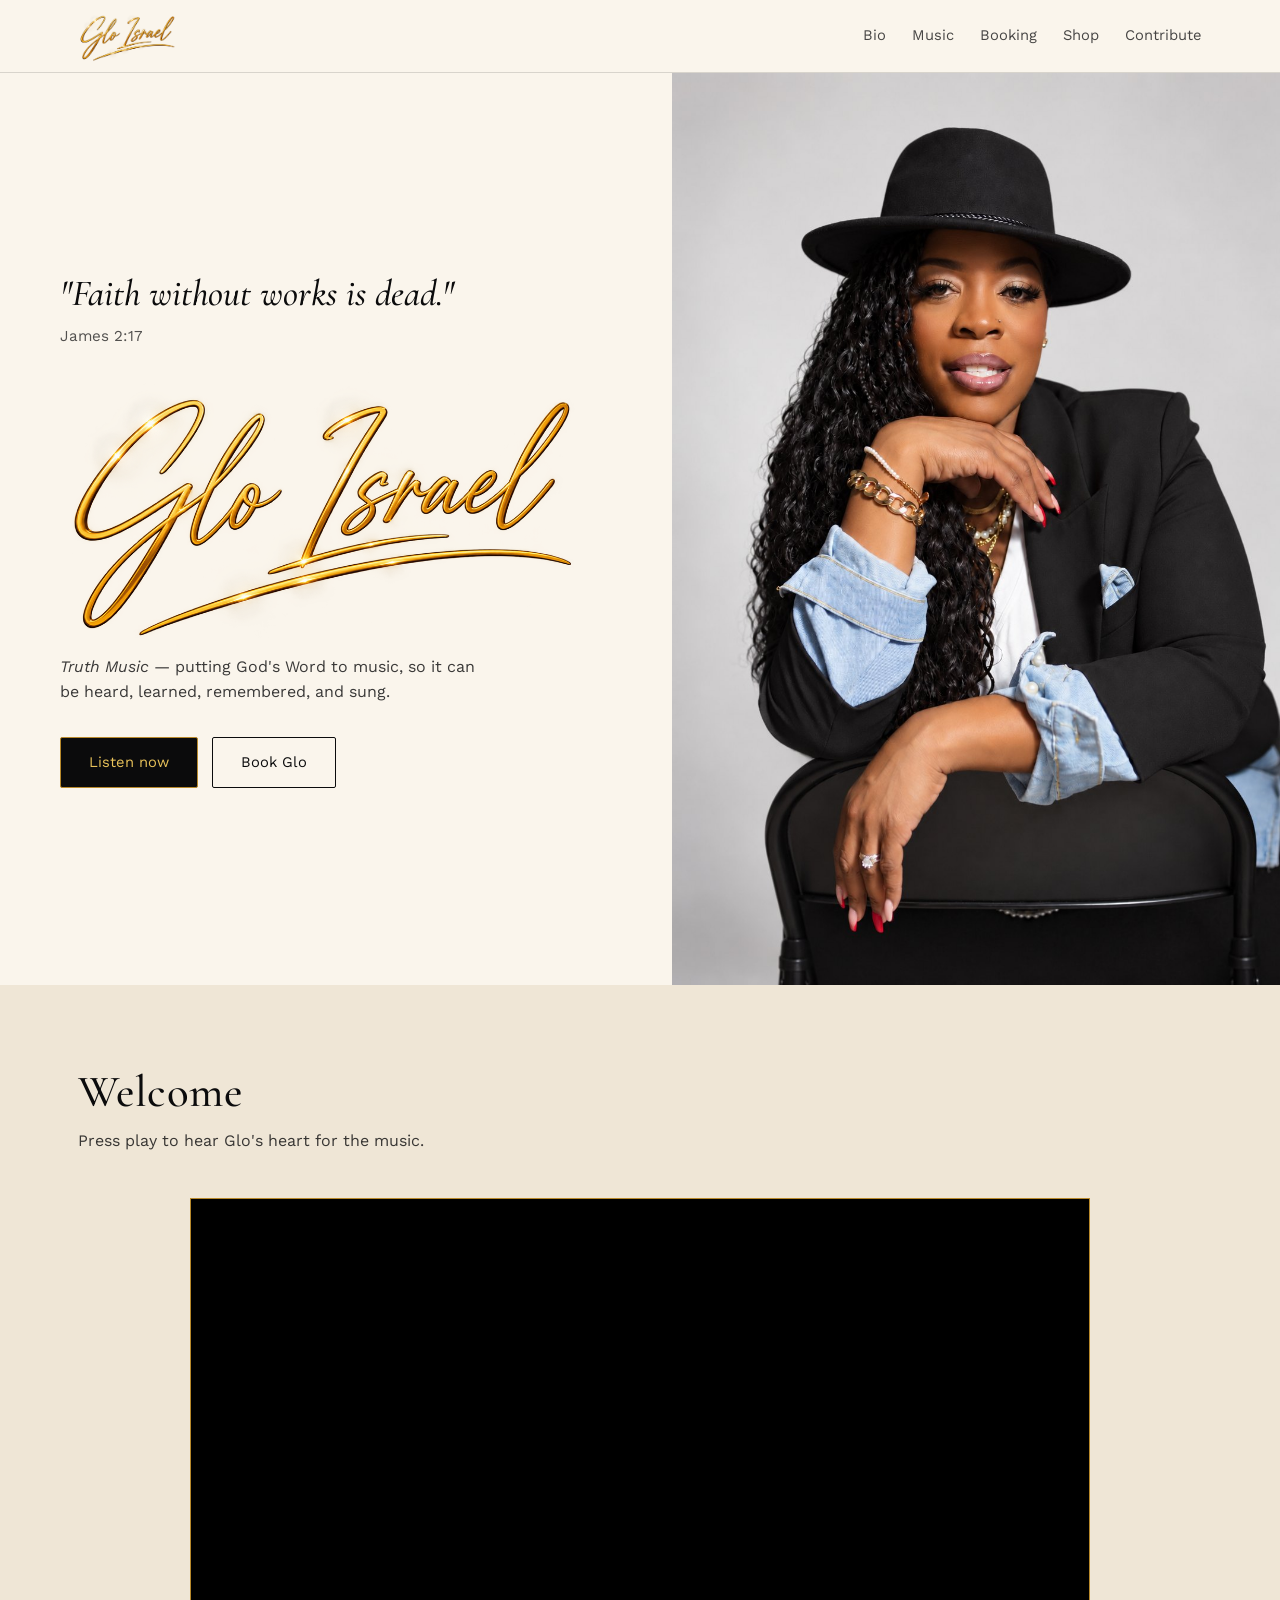
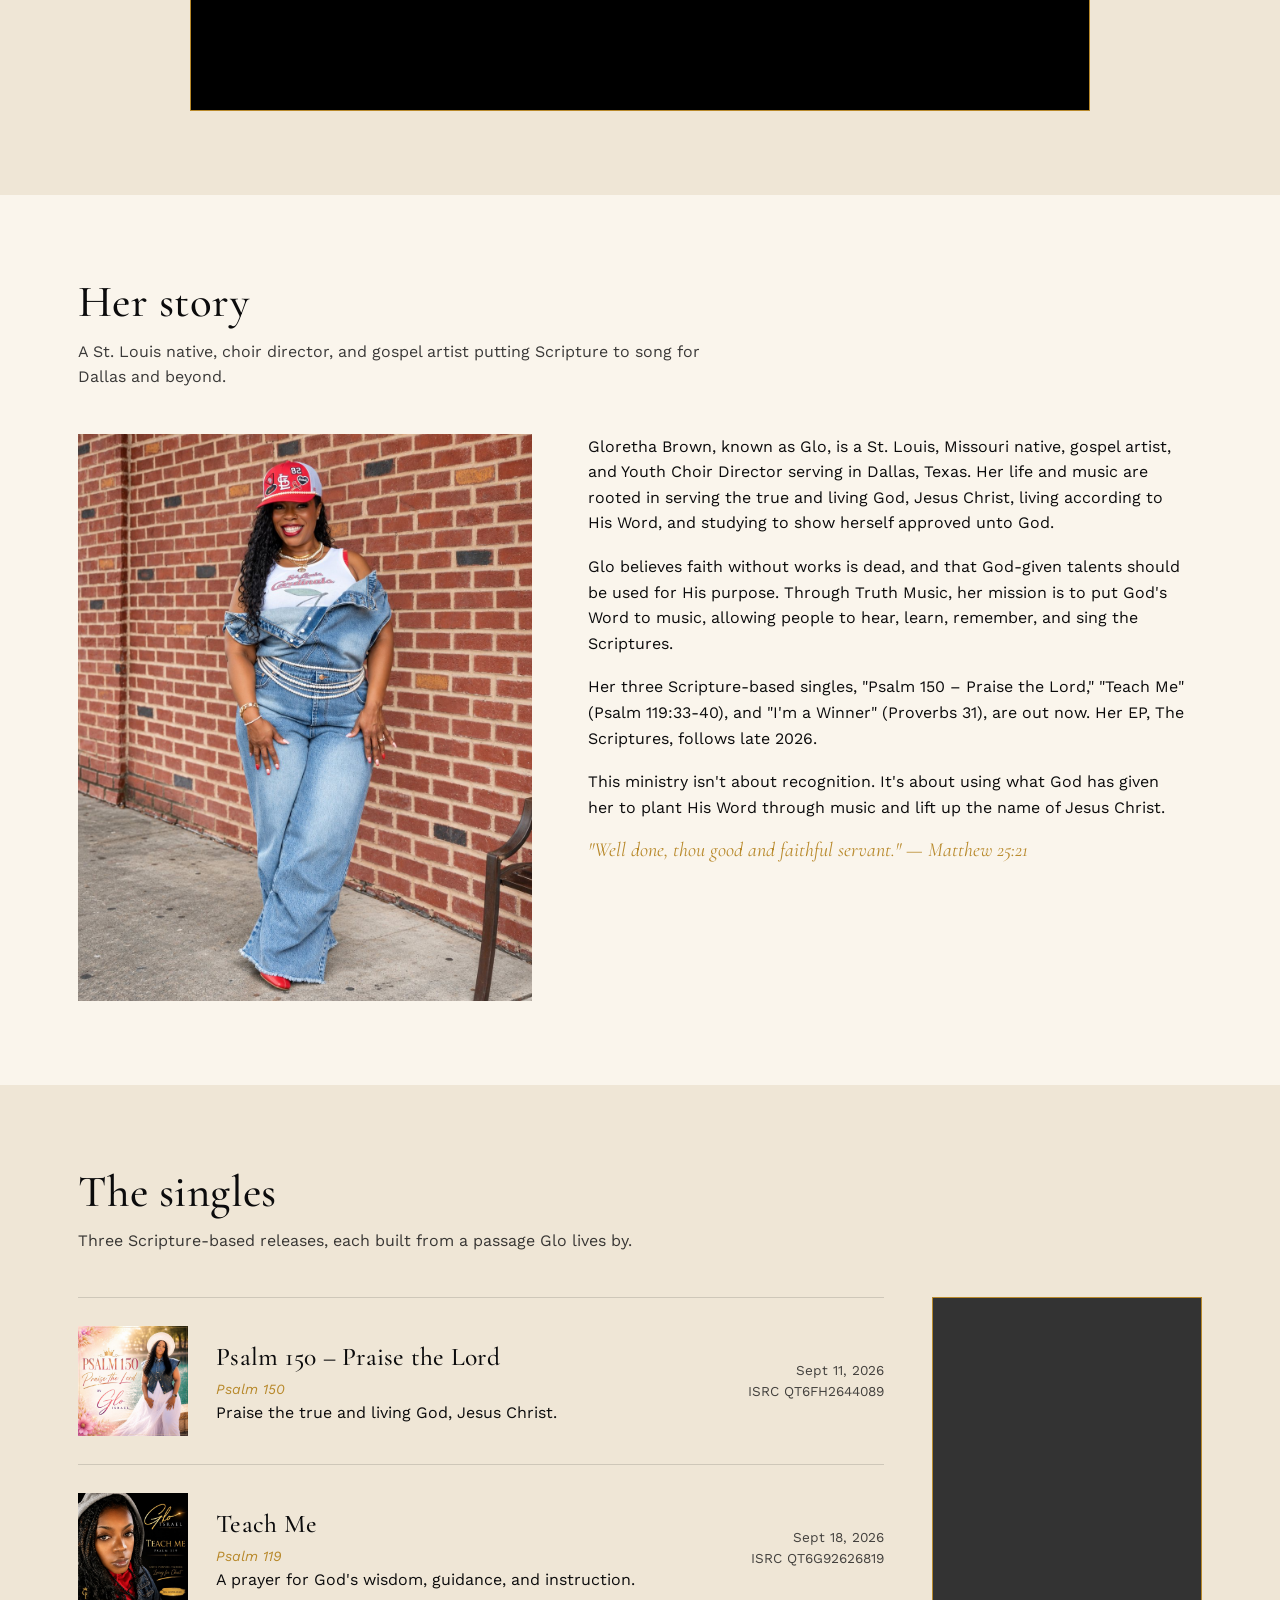
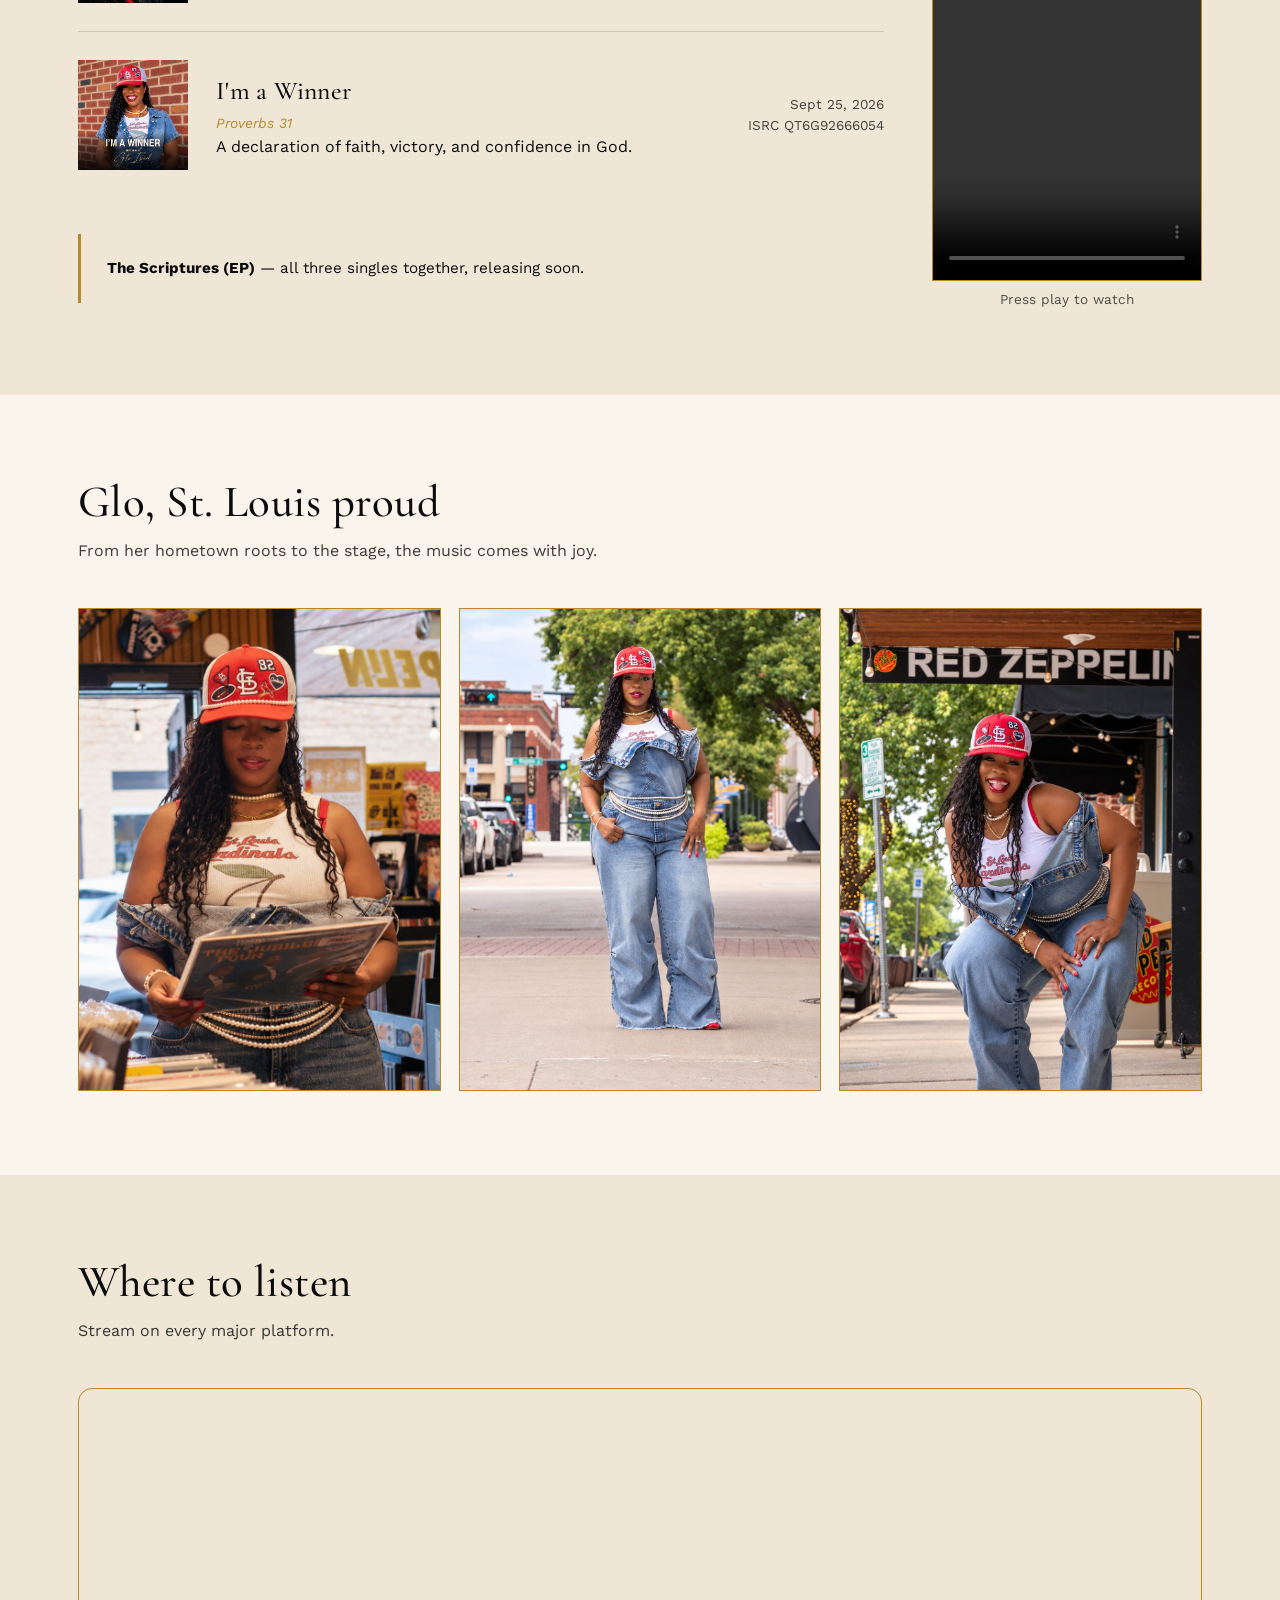
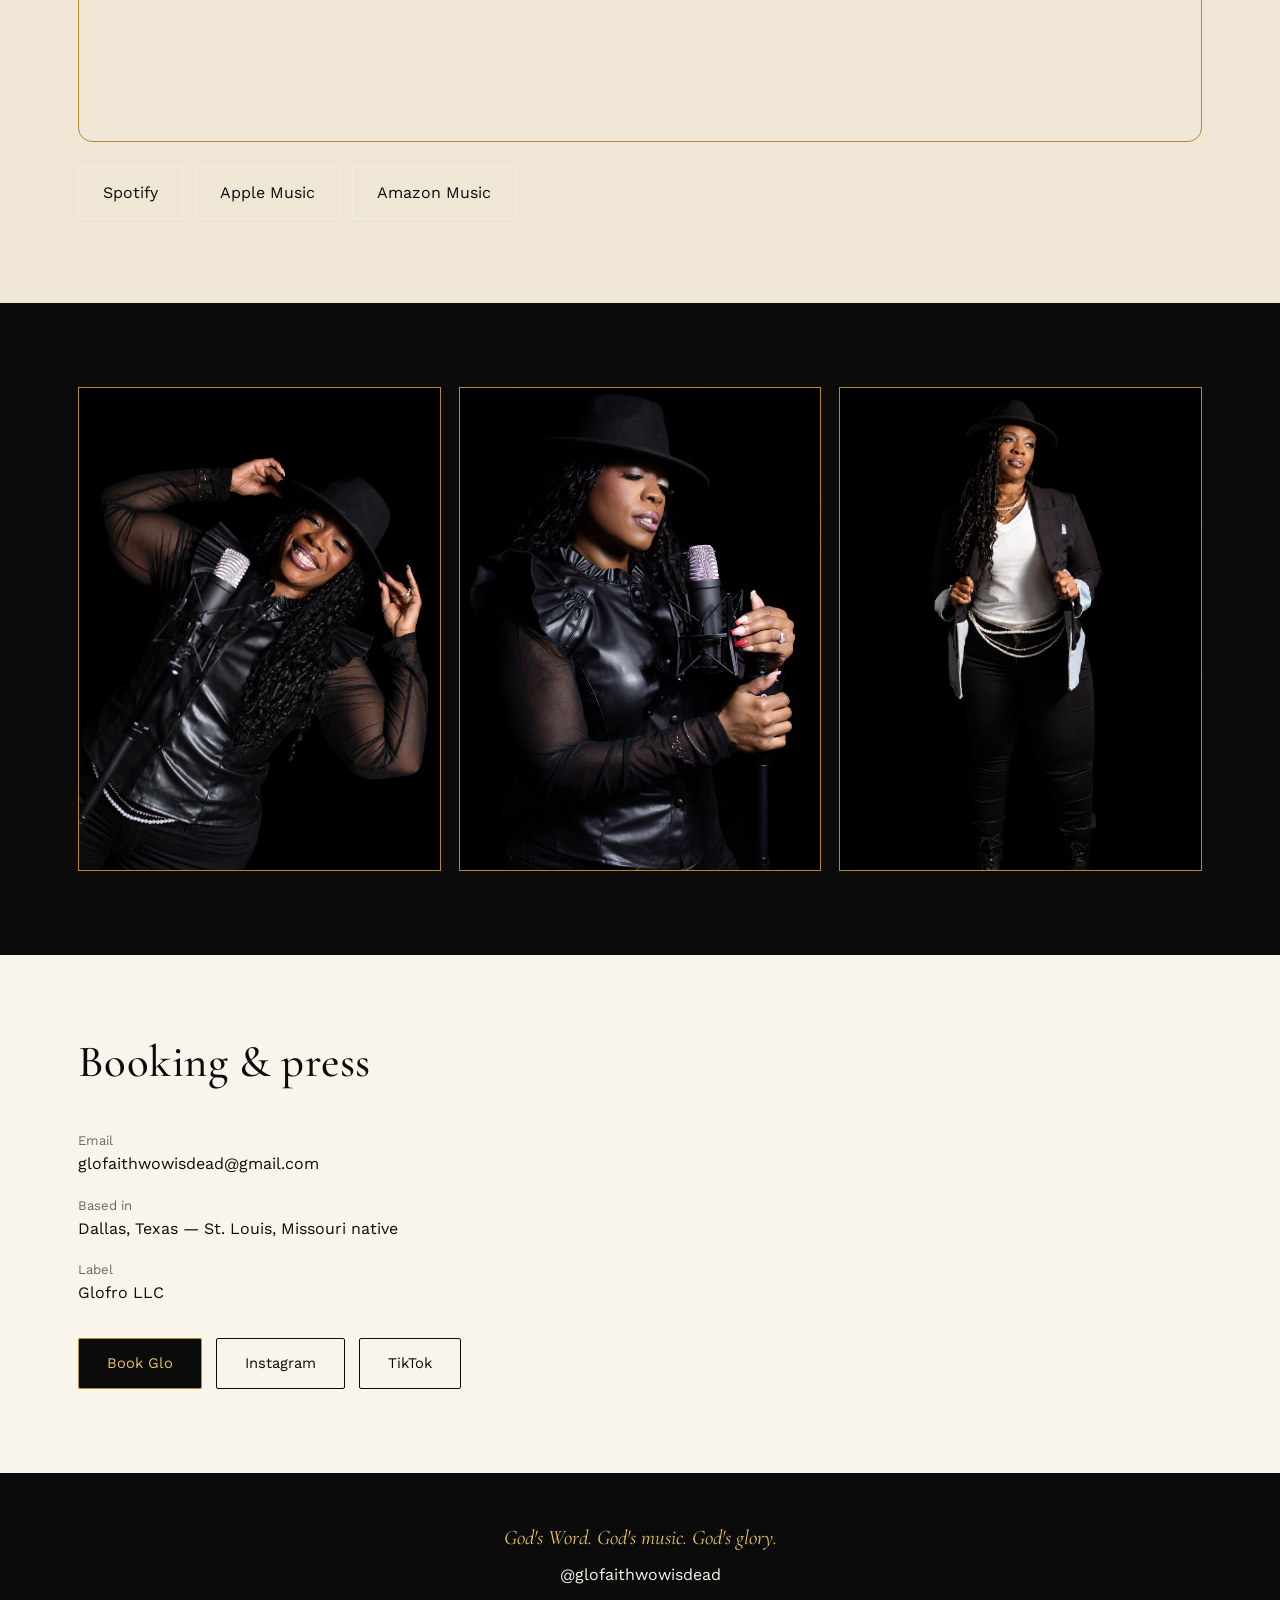
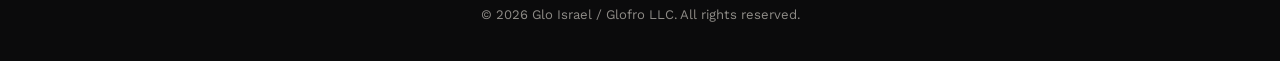
==== index.html @ 51169a0e "Update index.html" ====
<!DOCTYPE html><html lang="en"><head><meta charset="UTF-8"><meta name="viewport" content="width=device-width, initial-scale=1"><title>Glo Israel — Truth Music</title><link rel="preconnect" href="https://fonts.googleapis.com"><link rel="preconnect" href="https://fonts.gstatic.com" crossorigin><link href="https://fonts.googleapis.com/css2?family=Cormorant+Garamond:ital,wght@0,400;0,500;0,600;1,400;1,500&family=Work+Sans:wght@300;400;500;600&display=swap" rel="stylesheet"><link rel="stylesheet" href="styles.css"><style>#listen .embed{border-radius:14px;overflow:hidden;border:1px solid var(--gold)}#listen .embed iframe{border-radius:12px}</style><style>.music-grid{display:grid;grid-template-columns:1fr 270px;gap:48px;align-items:start}.music-grid>*{min-width:0}.vid{position:sticky;top:96px}.vid video{display:block;width:100%;aspect-ratio:444/960;background:#000;border:1px solid var(--gold);object-fit:contain}.vid p{margin-top:8px;font-size:.85rem;opacity:.7;text-align:center}@media(max-width:1000px){.music-grid{grid-template-columns:1fr;gap:32px}.vid{position:static;max-width:280px;margin:0 auto}}</style></head><body>
<nav><div class="wrap"><a class="brand" href="index.html"><img src="images/logo-gold.png" alt="Glo Israel"></a><div class="navlinks"><a href="index.html#bio">Bio</a><a href="index.html#music">Music</a><a href="booking.html" >Booking</a><a href="shop.html" >Shop</a><a href="contribute.html" >Contribute</a></div></div></nav>
<header class="hero"><div class="hero-text"><p class="verse">"Faith without works is dead."<small>James 2:17</small></p><h1><img src="images/logo-gold.png" alt="Glo Israel"></h1>
<p class="sub"><em>Truth Music</em> — putting God's Word to music, so it can be heard, learned, remembered, and sung.</p>
<div class="cta"><a class="btn btn-gold" href="#listen">Listen now</a><a class="btn btn-line" href="booking.html">Book Glo</a></div></div>
<div class="hero-img"><img src="images/hero-studio.jpg" alt="Glo Israel singing at a microphone in a black hat"></div></header>
<section class="sand" id="intro"><div class="wrap"><div class="head"><h2>Welcome</h2><p>Press play to hear Glo's heart for the music.</p></div>
<!-- Click-to-play so sound works on phones. Replace 9zcnDP0h-d4 with the YouTube ID. -->
<div class="video"><iframe src="https://www.youtube.com/embed/9zcnDP0h-d4" title="Glo Israel intro" allow="encrypted-media; picture-in-picture" allowfullscreen></iframe></div></div></section>
<section id="bio"><div class="wrap"><div class="head"><h2>Her story</h2><p>A St. Louis native, choir director, and gospel artist putting Scripture to song for Dallas and beyond.</p></div>
<div class="bio-grid"><img src="images/light-brick-standing.jpg" alt="Portrait of Glo Israel"><div>
<p>Gloretha Brown, known as Glo, is a St. Louis, Missouri native, gospel artist, and Youth Choir Director serving in Dallas, Texas. Her life and music are rooted in serving the true and living God, Jesus Christ, living according to His Word, and studying to show herself approved unto God.</p>
<p>Glo believes faith without works is dead, and that God-given talents should be used for His purpose. Through Truth Music, her mission is to put God's Word to music, allowing people to hear, learn, remember, and sing the Scriptures.</p>
<p>Her three Scripture-based singles, "Psalm 150 – Praise the Lord," "Teach Me" (Psalm 119:33-40), and "I'm a Winner" (Proverbs 31), are out now. Her EP, The Scriptures, follows late 2026.</p>
<p>This ministry isn't about recognition. It's about using what God has given her to plant His Word through music and lift up the name of Jesus Christ.</p>
<p class="closer">"Well done, thou good and faithful servant." — Matthew 25:21</p></div></div></div></section>
<section class="sand" id="music"><div class="wrap"><div class="head"><h2>The singles</h2><p>Three Scripture-based releases, each built from a passage Glo lives by.</p></div>
<div class="music-grid"><div class="tracks"><div class="track"><img src="images/Psalm_150_Cover.jpg" alt="Psalm 150 cover"><div><h3>Psalm 150 – Praise the Lord</h3><div class="ref">Psalm 150</div><p>Praise the true and living God, Jesus Christ.</p></div><div class="meta">Sept 11, 2026<br>ISRC QT6FH2644089</div></div>
<div class="track"><img src="images/Teach_Me_Cover.jpg" alt="Teach Me cover"><div><h3>Teach Me</h3><div class="ref">Psalm 119</div><p>A prayer for God's wisdom, guidance, and instruction.</p></div><div class="meta">Sept 18, 2026<br>ISRC QT6G92626819</div></div>
<div class="track"><img src="images/I_m_A_Winner_Cover.jpg" alt="I'm a Winner cover"><div><h3>I'm a Winner</h3><div class="ref">Proverbs 31</div><p>A declaration of faith, victory, and confidence in God.</p></div><div class="meta">Sept 25, 2026<br>ISRC QT6G92666054</div></div>
<div class="note"><b>The Scriptures (EP)</b> — all three singles together, releasing soon.</div></div>
<aside class="vid"><video controls playsinline preload="metadata" src="glo-video.mp4" aria-label="Video from Glo Israel"></video><p>Press play to watch</p></aside></div></div></section>
<section id="moments"><div class="wrap"><div class="head"><h2>Glo, St. Louis proud</h2><p>From her hometown roots to the stage, the music comes with joy.</p></div><div class="gallery"><img src="images/light-records-wide.jpg" alt="Glo in a St. Louis Cardinals cap looking through records"><img src="images/light-street.jpg" alt="Glo standing on a city street in denim"><img src="images/light-redzeppelin.jpg" alt="Glo laughing outside a record store"></div></div></section>
<section class="sand" id="listen"><div class="wrap"><div class="head"><h2>Where to listen</h2><p>Stream on every major platform.</p></div>
<div class="embed"><iframe style="border:0;display:block" src="https://open.spotify.com/embed/playlist/21g5GTvp3eJNgDOBWN72g0?utm_source=generator&theme=0" width="100%" height="352" allow="autoplay; clipboard-write; encrypted-media; fullscreen; picture-in-picture" loading="lazy" title="Glo on Spotify"></iframe></div>
<div class="plat"><a href="https://open.spotify.com/artist/2sZypatMxEN64fxXyUaGIX" target="_blank" rel="noopener">Spotify</a><a href="https://music.apple.com/us/artist/glo-israel/6794387763" target="_blank" rel="noopener">Apple Music</a><a href="https://music.amazon.com/artists/B0BV4PYFP4/glo-israel" target="_blank" rel="noopener">Amazon Music</a></div></div></section>
<section class="dark band"><div class="wrap"><div class="gallery"><img src="images/dark-leather-smile.jpg" alt="Glo smiling in black leather with a microphone"><img src="images/dark-leather-side.jpg" alt="Glo singing softly at a studio microphone"><img src="images/dark-fullbody.jpg" alt="Glo in a black blazer and hat"></div></div></section>
<section class="contact"><div class="wrap"><div class="head"><h2>Booking &amp; press</h2></div>
<div class="row"><span class="l">Email</span><a href="mailto:glofaithwowisdead@gmail.com">glofaithwowisdead@gmail.com</a></div>
<div class="row"><span class="l">Based in</span>Dallas, Texas — St. Louis, Missouri native</div>
<div class="row"><span class="l">Label</span>Glofro LLC</div>
<div class="cta"><a class="btn btn-gold" href="booking.html">Book Glo</a><a class="btn btn-line" href="https://www.instagram.com/glofaithwowisdead/" target="_blank" rel="noopener">Instagram</a><a class="btn btn-line" href="https://www.tiktok.com/@glorethawhite" target="_blank" rel="noopener">TikTok</a></div></div></section>
<footer><div class="wrap"><span class="s">God&#39;s Word. God&#39;s music. God&#39;s glory.</span><div>@glofaithwowisdead</div><div class="fine">&copy; 2026 Glo Israel / Glofro LLC. All rights reserved.</div></div></footer></body></html>
---- styles.css ----
:root{--ivory:#FAF5EC;--sand:#EFE6D6;--ink:#0B0B0C;--gold:#B8892B;--gold-hi:#E8C25A;--line:rgba(11,11,12,.14);--purple:#4B1FA0}
*{box-sizing:border-box;margin:0;padding:0}html{scroll-behavior:smooth}
body{background:var(--ivory);color:var(--ink);font:400 16px/1.6 'Work Sans',sans-serif;-webkit-font-smoothing:antialiased}
h1,h2,h3{font-family:'Cormorant Garamond',serif;font-weight:500;letter-spacing:.01em}
a{color:inherit;text-decoration:none}img{max-width:100%;display:block}
.wrap{max-width:1180px;margin:0 auto;padding:0 28px}
nav{position:sticky;top:0;z-index:50;background:rgba(250,245,236,.94);backdrop-filter:blur(6px);border-bottom:1px solid var(--line)}
nav .wrap{display:flex;align-items:center;justify-content:space-between;padding-top:10px;padding-bottom:10px;gap:16px}
.brand img{height:52px;width:auto;}
.navlinks{display:flex;gap:26px;font-size:.92rem}.navlinks a{opacity:.75;padding:6px 0}.navlinks a:hover,.navlinks a.on{opacity:1;border-bottom:2px solid var(--gold)}
@media(max-width:640px){.navlinks{gap:14px;font-size:.82rem}.brand img{height:38px}}
section{padding:84px 0}
.head{margin-bottom:44px;max-width:640px}.head h2{font-size:clamp(2.1rem,4vw,2.8rem);line-height:1.05}.head p{margin-top:12px;opacity:.8}
.btn{display:inline-block;padding:13px 28px;font-size:.92rem;border-radius:2px;border:1px solid var(--ink);transition:.25s;cursor:pointer;font-family:inherit;background:none;color:inherit}
.btn-gold{background:var(--ink);color:var(--gold-hi);border-color:var(--gold)}.btn-gold:hover{background:var(--gold);color:var(--ink)}
.btn-line:hover{background:var(--ink);color:var(--ivory)}
.dark{background:var(--ink);color:var(--ivory)}.dark .head p{opacity:.7}
.sand{background:var(--sand)}
.hero{display:grid;grid-template-columns:1.05fr .95fr;background:var(--ivory)}
.hero-text{display:flex;flex-direction:column;justify-content:center;padding:80px 48px 80px 28px;max-width:640px;margin-left:auto}
.verse{font:italic 500 clamp(1.6rem,3vw,2.3rem)/1.3 'Cormorant Garamond',serif;color:var(--ink)}
.verse small{display:block;font:400 .95rem 'Work Sans',sans-serif;opacity:.7;margin-top:10px}
.hero h1{margin:22px 0 10px}.hero h1 img{width:min(520px,100%);}
.hero p.sub{opacity:.8;max-width:430px}.cta{margin-top:32px;display:flex;gap:14px;flex-wrap:wrap}

.hero-img{background:#dcdcde}.hero-img img{width:100%;height:100%;object-fit:cover;object-position:center 30%;min-height:560px}
@media(max-width:900px){.hero{grid-template-columns:1fr}.hero-img{order:1}.hero-text{order:2;padding:48px 28px;margin:0}.hero-img img{min-height:0;max-height:560px}}
.video{aspect-ratio:16/9;max-width:900px;margin:0 auto;border:1px solid var(--gold);background:#000}.video iframe{width:100%;height:100%;border:0}
.bio-grid{display:grid;grid-template-columns:.85fr 1.15fr;gap:56px;align-items:start}.bio-grid p{margin-bottom:18px;max-width:60ch}
.closer{font:italic 1.25rem 'Cormorant Garamond',serif;color:var(--gold)}
@media(max-width:840px){.bio-grid{grid-template-columns:1fr;gap:32px}}
.track{display:grid;grid-template-columns:110px 1fr auto;gap:28px;align-items:center;padding:28px 0;border-top:1px solid var(--line)}.track:last-child{border-bottom:1px solid var(--line)}
.track img{width:110px;height:110px;object-fit:cover}.track h3{font-size:1.6rem}.track .ref{font-style:italic;color:var(--gold);font-size:.88rem}
.meta{text-align:right;font-size:.85rem;opacity:.75}
@media(max-width:720px){.track{grid-template-columns:80px 1fr}.track img{width:80px;height:80px}.meta{grid-column:1/-1;text-align:left}}
.embed{margin-bottom:20px;border:1px solid rgba(255,255,255,.14)}.plat{display:flex;gap:12px;flex-wrap:wrap;margin-top:24px}
.plat a{padding:13px 24px;border:1px solid rgba(255,255,255,.3);border-radius:2px}.plat a:hover{border-color:var(--gold-hi)}
.cards{display:grid;grid-template-columns:repeat(3,1fr);gap:24px}
.card{border:1px solid var(--gold);background:var(--ivory);padding:32px 28px;display:flex;flex-direction:column;gap:12px}
.card h3{font-size:1.8rem}.card .tag{color:var(--gold);font-style:italic;font-family:'Cormorant Garamond',serif;font-size:1.1rem}.card .btn{margin-top:auto;text-align:center}
.card p{opacity:.85;font-size:.96rem}
@media(max-width:900px){.cards{grid-template-columns:1fr}}
.note{margin-top:36px;padding:22px 26px;border-left:3px solid var(--gold);background:var(--sand);font-size:.95rem;max-width:760px}
.shop{display:grid;grid-template-columns:1fr 1fr;gap:56px;align-items:center}
.shop img{width:100%;max-width:480px;margin:0 auto;border:1px solid var(--gold)}
.swatches{display:flex;gap:12px;margin:14px 0 22px}
.sw{width:44px;height:44px;border-radius:50%;border:2px solid var(--ivory);outline:1px solid var(--line);cursor:pointer}.sw.on{outline:2px solid var(--gold)}
select{padding:12px;font:inherit;border:1px solid var(--ink);background:var(--ivory);min-width:140px}
.price{font:500 2.2rem 'Cormorant Garamond',serif}
@media(max-width:840px){.shop{grid-template-columns:1fr;gap:32px}}
ul.use{margin:14px 0 24px 20px}ul.use li{margin-bottom:6px}
.contact .row{margin-bottom:18px}.contact .l{font-size:.82rem;opacity:.6;display:block}
footer{background:var(--ink);color:var(--ivory);padding:52px 0 36px;text-align:center}
footer .s{font:italic 1.3rem 'Cormorant Garamond',serif;color:var(--gold-hi);display:block;margin-bottom:12px}footer .fine{font-size:.82rem;opacity:.55;margin-top:16px}
:focus-visible{outline:2px solid var(--gold);outline-offset:3px}

.split{display:grid;grid-template-columns:1fr 1fr;gap:48px;align-items:center}.split>img{width:100%;max-height:520px;object-fit:cover;object-position:center 20%;border:1px solid var(--gold)}
.gallery{display:grid;grid-template-columns:repeat(3,1fr);gap:18px}.gallery img{width:100%;aspect-ratio:3/4;object-fit:cover;object-position:center 25%;border:1px solid var(--gold)}.gallery img.w{aspect-ratio:3/4}
.dark-g{margin-top:56px}
@media(max-width:840px){.split{grid-template-columns:1fr;gap:28px}.gallery{gap:10px}}
.bio-grid>*,.split>*,.shop>*,.hero>*{min-width:0}.track img{background:linear-gradient(135deg,#0B0B0C,#4a3810);color:transparent;font-size:0}
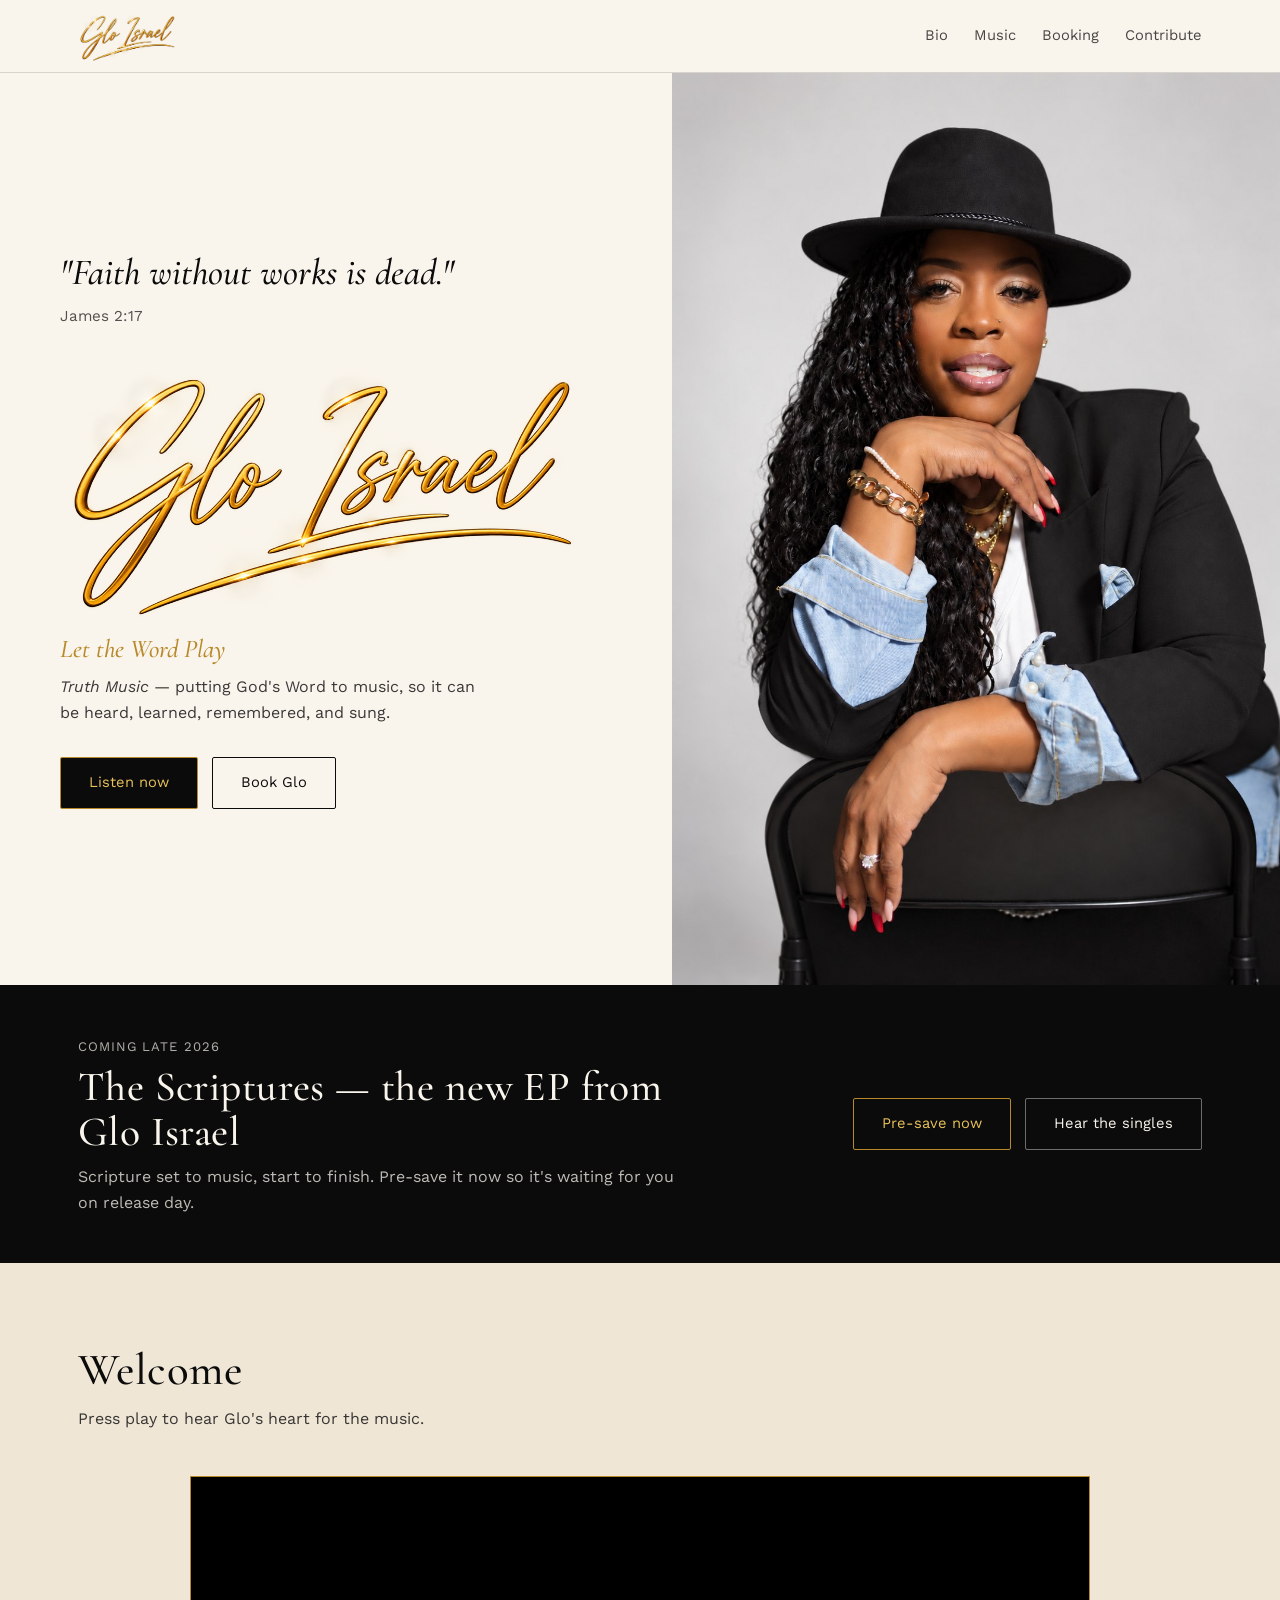
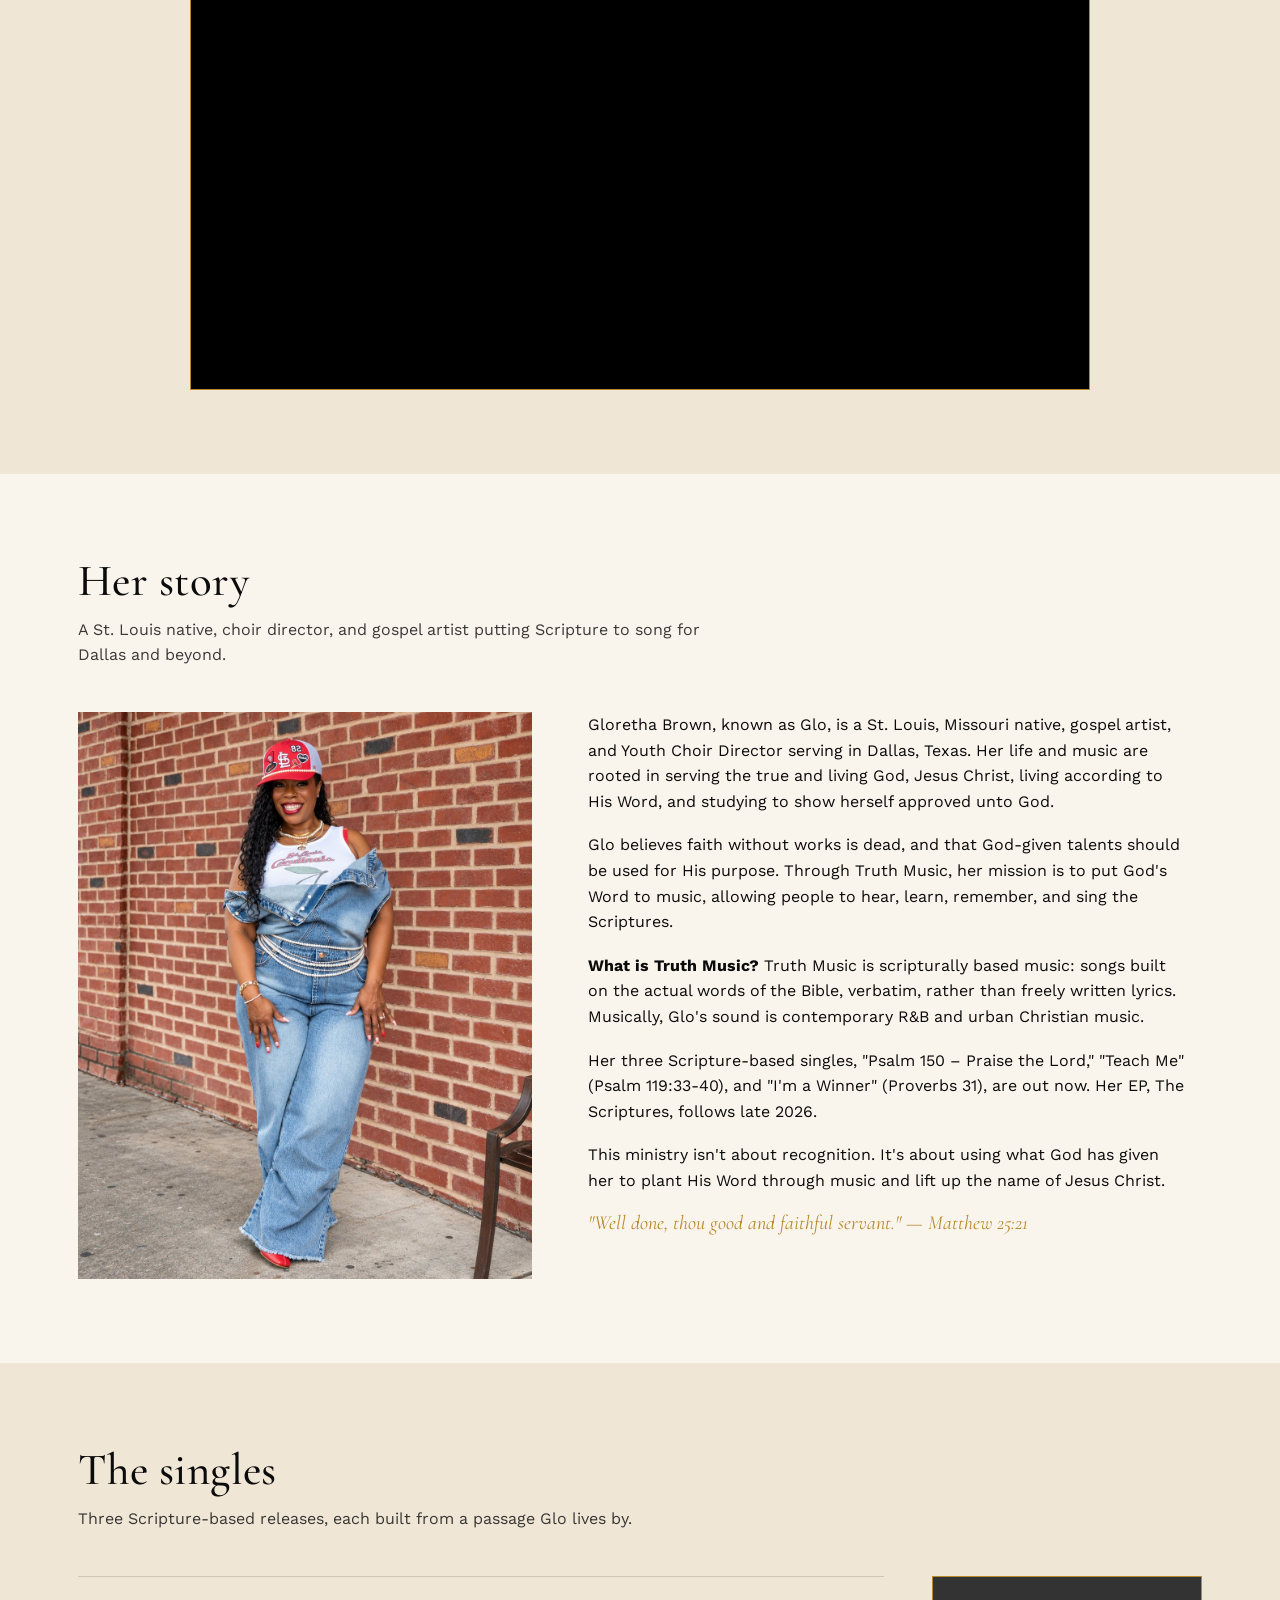
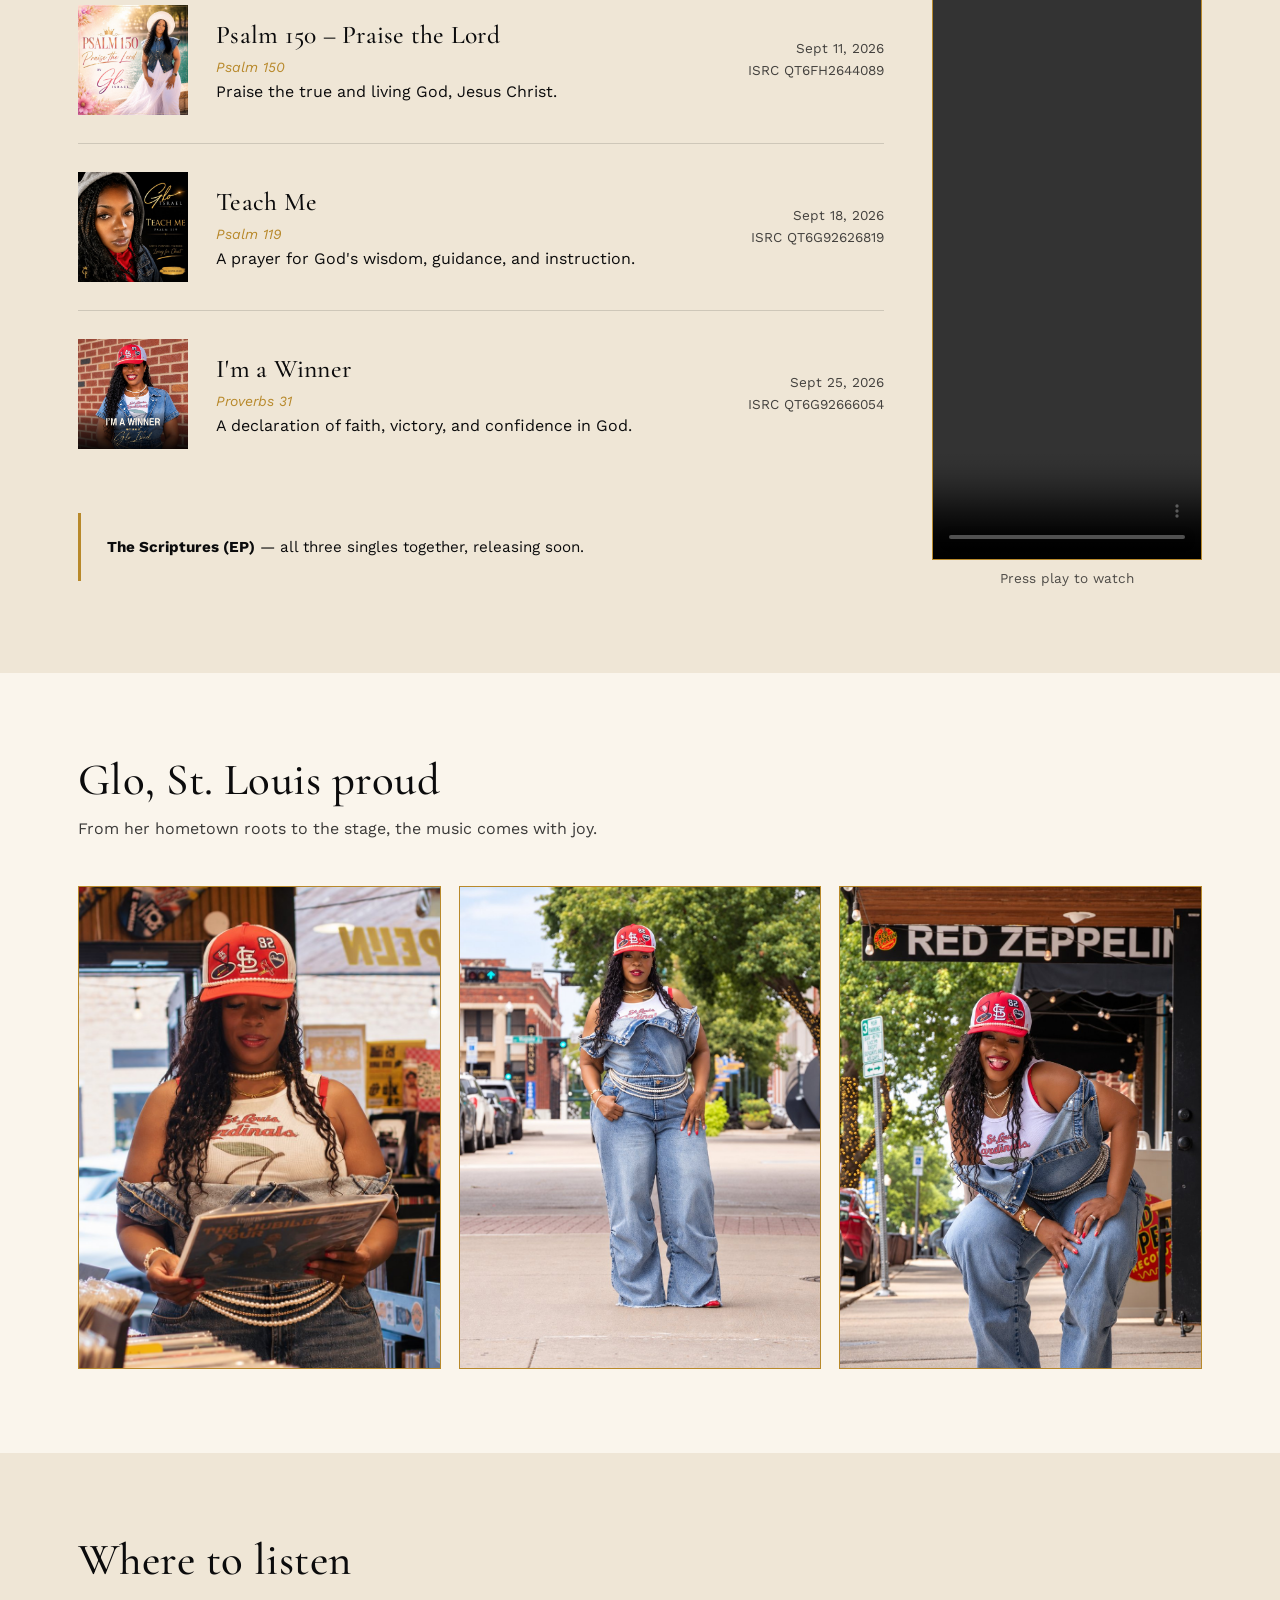
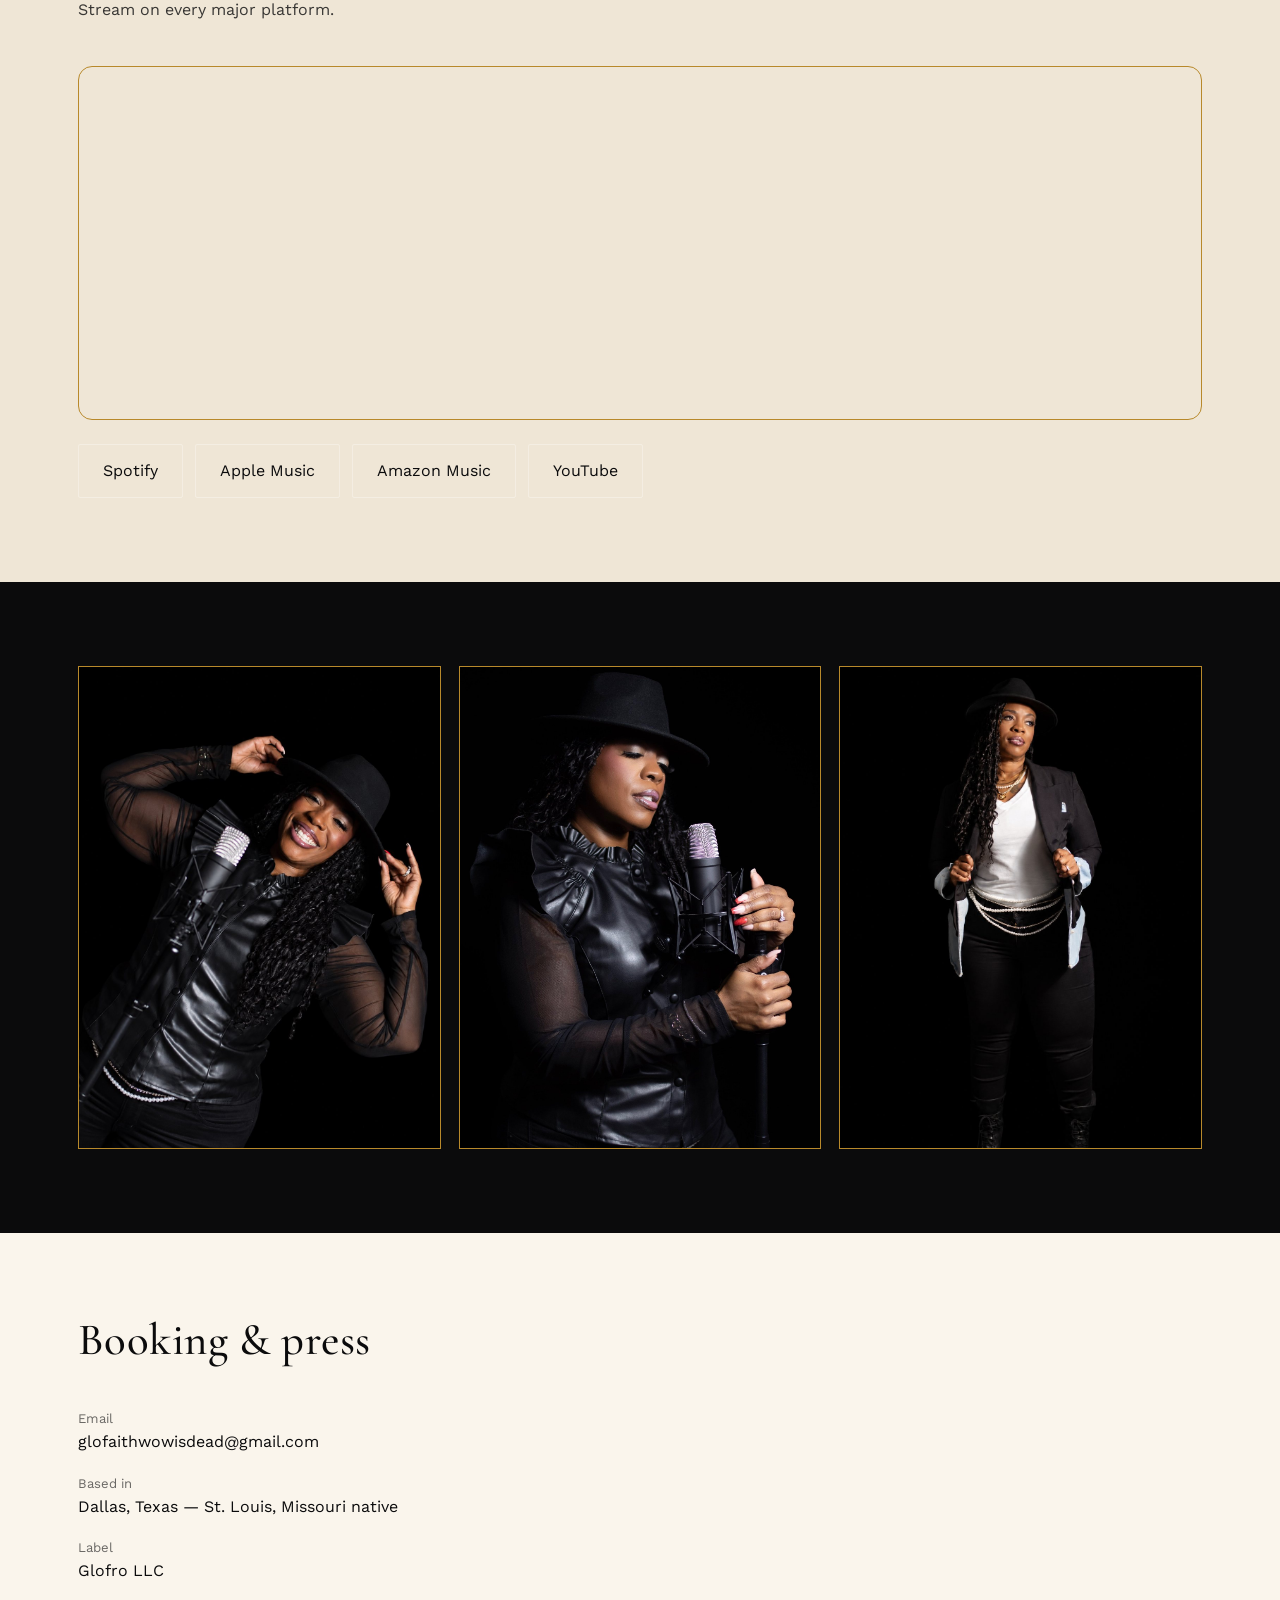
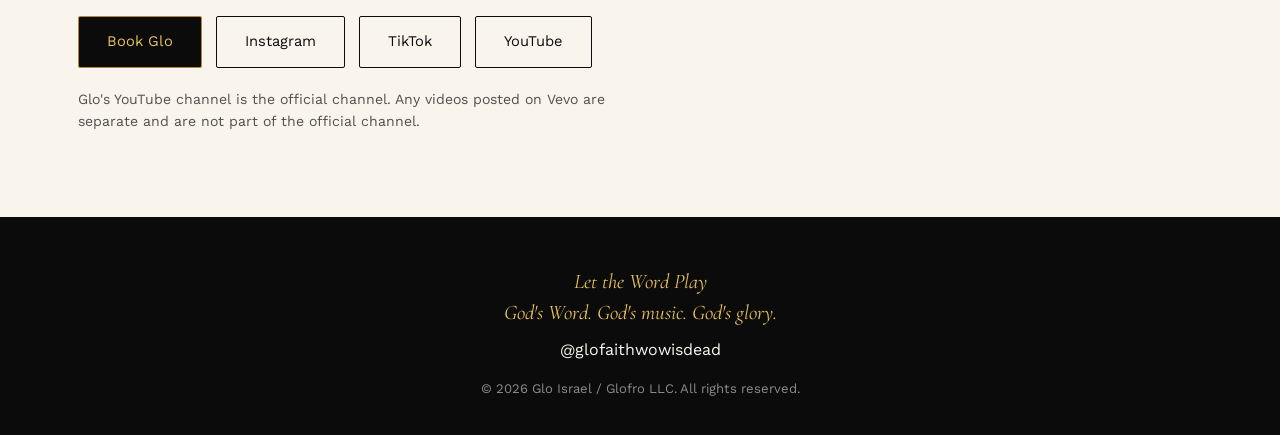
==== commit bc2f684f: "Update index.html" ====
--- a/index.html
+++ b/index.html
@@ -1,9 +1,15 @@
 <!DOCTYPE html><html lang="en"><head><meta charset="UTF-8"><meta name="viewport" content="width=device-width, initial-scale=1"><title>Glo Israel — Truth Music</title><link rel="preconnect" href="https://fonts.googleapis.com"><link rel="preconnect" href="https://fonts.gstatic.com" crossorigin><link href="https://fonts.googleapis.com/css2?family=Cormorant+Garamond:ital,wght@0,400;0,500;0,600;1,400;1,500&family=Work+Sans:wght@300;400;500;600&display=swap" rel="stylesheet"><link rel="stylesheet" href="styles.css"><style>#listen .embed{border-radius:14px;overflow:hidden;border:1px solid var(--gold)}#listen .embed iframe{border-radius:12px}</style><style>.music-grid{display:grid;grid-template-columns:1fr 270px;gap:48px;align-items:start}.music-grid>*{min-width:0}.vid{position:sticky;top:96px}.vid video{display:block;width:100%;aspect-ratio:444/960;background:#000;border:1px solid var(--gold);object-fit:contain}.vid p{margin-top:8px;font-size:.85rem;opacity:.7;text-align:center}@media(max-width:1000px){.music-grid{grid-template-columns:1fr;gap:32px}.vid{position:static;max-width:280px;margin:0 auto}}</style></head><body>
-<nav><div class="wrap"><a class="brand" href="index.html"><img src="images/logo-gold.png" alt="Glo Israel"></a><div class="navlinks"><a href="index.html#bio">Bio</a><a href="index.html#music">Music</a><a href="booking.html" >Booking</a><a href="shop.html" >Shop</a><a href="contribute.html" >Contribute</a></div></div></nav>
+<nav><div class="wrap"><a class="brand" href="index.html"><img src="images/logo-gold.png" alt="Glo Israel"></a><div class="navlinks"><a href="index.html#bio">Bio</a><a href="index.html#music">Music</a><a href="booking.html" >Booking</a><a href="contribute.html" >Contribute</a></div></div></nav>
 <header class="hero"><div class="hero-text"><p class="verse">"Faith without works is dead."<small>James 2:17</small></p><h1><img src="images/logo-gold.png" alt="Glo Israel"></h1>
+<p class="tagline" style="font:italic 500 1.6rem 'Cormorant Garamond',serif;color:var(--gold);margin-bottom:10px">Let the Word Play</p>
 <p class="sub"><em>Truth Music</em> — putting God's Word to music, so it can be heard, learned, remembered, and sung.</p>
 <div class="cta"><a class="btn btn-gold" href="#listen">Listen now</a><a class="btn btn-line" href="booking.html">Book Glo</a></div></div>
 <div class="hero-img"><img src="images/hero-studio.jpg" alt="Glo Israel singing at a microphone in a black hat"></div></header>
+
+<!-- ALBUM PROMO BANNER: replace the "#" links with the real pre-save / listen links -->
+<section class="dark" id="album" style="padding:48px 0"><div class="wrap" style="display:flex;align-items:center;justify-content:space-between;gap:28px;flex-wrap:wrap"><div style="max-width:620px"><span class="l" style="font-size:.82rem;opacity:.7;letter-spacing:.08em;text-transform:uppercase">Coming late 2026</span><h2 style="font-size:clamp(2rem,4vw,2.6rem);line-height:1.1;margin:6px 0 8px">The Scriptures — the new EP from Glo Israel</h2><p style="opacity:.75">Scripture set to music, start to finish. Pre-save it now so it's waiting for you on release day.</p></div>
+<div class="cta" style="margin-top:0"><a class="btn btn-gold" href="#" target="_blank" rel="noopener">Pre-save now</a><a class="btn" style="border-color:rgba(255,255,255,.4)" href="#listen">Hear the singles</a></div></div></section>
+
 <section class="sand" id="intro"><div class="wrap"><div class="head"><h2>Welcome</h2><p>Press play to hear Glo's heart for the music.</p></div>
 <!-- Click-to-play so sound works on phones. Replace 9zcnDP0h-d4 with the YouTube ID. -->
 <div class="video"><iframe src="https://www.youtube.com/embed/9zcnDP0h-d4" title="Glo Israel intro" allow="encrypted-media; picture-in-picture" allowfullscreen></iframe></div></div></section>
@@ -11,6 +17,7 @@
 <div class="bio-grid"><img src="images/light-brick-standing.jpg" alt="Portrait of Glo Israel"><div>
 <p>Gloretha Brown, known as Glo, is a St. Louis, Missouri native, gospel artist, and Youth Choir Director serving in Dallas, Texas. Her life and music are rooted in serving the true and living God, Jesus Christ, living according to His Word, and studying to show herself approved unto God.</p>
 <p>Glo believes faith without works is dead, and that God-given talents should be used for His purpose. Through Truth Music, her mission is to put God's Word to music, allowing people to hear, learn, remember, and sing the Scriptures.</p>
+<p><b>What is Truth Music?</b> Truth Music is scripturally based music: songs built on the actual words of the Bible, verbatim, rather than freely written lyrics. Musically, Glo's sound is contemporary R&amp;B and urban Christian music.</p>
 <p>Her three Scripture-based singles, "Psalm 150 – Praise the Lord," "Teach Me" (Psalm 119:33-40), and "I'm a Winner" (Proverbs 31), are out now. Her EP, The Scriptures, follows late 2026.</p>
 <p>This ministry isn't about recognition. It's about using what God has given her to plant His Word through music and lift up the name of Jesus Christ.</p>
 <p class="closer">"Well done, thou good and faithful servant." — Matthew 25:21</p></div></div></div></section>
@@ -23,11 +30,12 @@
 <section id="moments"><div class="wrap"><div class="head"><h2>Glo, St. Louis proud</h2><p>From her hometown roots to the stage, the music comes with joy.</p></div><div class="gallery"><img src="images/light-records-wide.jpg" alt="Glo in a St. Louis Cardinals cap looking through records"><img src="images/light-street.jpg" alt="Glo standing on a city street in denim"><img src="images/light-redzeppelin.jpg" alt="Glo laughing outside a record store"></div></div></section>
 <section class="sand" id="listen"><div class="wrap"><div class="head"><h2>Where to listen</h2><p>Stream on every major platform.</p></div>
 <div class="embed"><iframe style="border:0;display:block" src="https://open.spotify.com/embed/playlist/21g5GTvp3eJNgDOBWN72g0?utm_source=generator&theme=0" width="100%" height="352" allow="autoplay; clipboard-write; encrypted-media; fullscreen; picture-in-picture" loading="lazy" title="Glo on Spotify"></iframe></div>
-<div class="plat"><a href="https://open.spotify.com/artist/2sZypatMxEN64fxXyUaGIX" target="_blank" rel="noopener">Spotify</a><a href="https://music.apple.com/us/artist/glo-israel/6794387763" target="_blank" rel="noopener">Apple Music</a><a href="https://music.amazon.com/artists/B0BV4PYFP4/glo-israel" target="_blank" rel="noopener">Amazon Music</a></div></div></section>
+<div class="plat"><a href="https://open.spotify.com/artist/2sZypatMxEN64fxXyUaGIX" target="_blank" rel="noopener">Spotify</a><a href="https://music.apple.com/us/artist/glo-israel/6794387763" target="_blank" rel="noopener">Apple Music</a><a href="https://music.amazon.com/artists/B0BV4PYFP4/glo-israel" target="_blank" rel="noopener">Amazon Music</a><!-- PLACEHOLDER: replace # with the official YouTube channel URL --><a href="#" target="_blank" rel="noopener">YouTube</a></div></div></section>
 <section class="dark band"><div class="wrap"><div class="gallery"><img src="images/dark-leather-smile.jpg" alt="Glo smiling in black leather with a microphone"><img src="images/dark-leather-side.jpg" alt="Glo singing softly at a studio microphone"><img src="images/dark-fullbody.jpg" alt="Glo in a black blazer and hat"></div></div></section>
 <section class="contact"><div class="wrap"><div class="head"><h2>Booking &amp; press</h2></div>
 <div class="row"><span class="l">Email</span><a href="mailto:glofaithwowisdead@gmail.com">glofaithwowisdead@gmail.com</a></div>
 <div class="row"><span class="l">Based in</span>Dallas, Texas — St. Louis, Missouri native</div>
 <div class="row"><span class="l">Label</span>Glofro LLC</div>
-<div class="cta"><a class="btn btn-gold" href="booking.html">Book Glo</a><a class="btn btn-line" href="https://www.instagram.com/glofaithwowisdead/" target="_blank" rel="noopener">Instagram</a><a class="btn btn-line" href="https://www.tiktok.com/@glorethawhite" target="_blank" rel="noopener">TikTok</a></div></div></section>
-<footer><div class="wrap"><span class="s">God&#39;s Word. God&#39;s music. God&#39;s glory.</span><div>@glofaithwowisdead</div><div class="fine">&copy; 2026 Glo Israel / Glofro LLC. All rights reserved.</div></div></footer></body></html>
+<div class="cta"><a class="btn btn-gold" href="booking.html">Book Glo</a><a class="btn btn-line" href="https://www.instagram.com/glofaithwowisdead/" target="_blank" rel="noopener">Instagram</a><!-- PLACEHOLDER: replace # with the correct TikTok URL --><a class="btn btn-line" href="#" target="_blank" rel="noopener">TikTok</a><!-- PLACEHOLDER: replace # with the official YouTube channel URL --><a class="btn btn-line" href="#" target="_blank" rel="noopener">YouTube</a></div>
+<p style="margin-top:20px;font-size:.88rem;opacity:.7;max-width:60ch">Glo's YouTube channel is the official channel. Any videos posted on Vevo are separate and are not part of the official channel.</p></div></section>
+<footer><div class="wrap"><span class="s" style="margin-bottom:6px">Let the Word Play</span><span class="s">God&#39;s Word. God&#39;s music. God&#39;s glory.</span><div>@glofaithwowisdead</div><div class="fine">&copy; 2026 Glo Israel / Glofro LLC. All rights reserved.</div></div></footer></body></html>
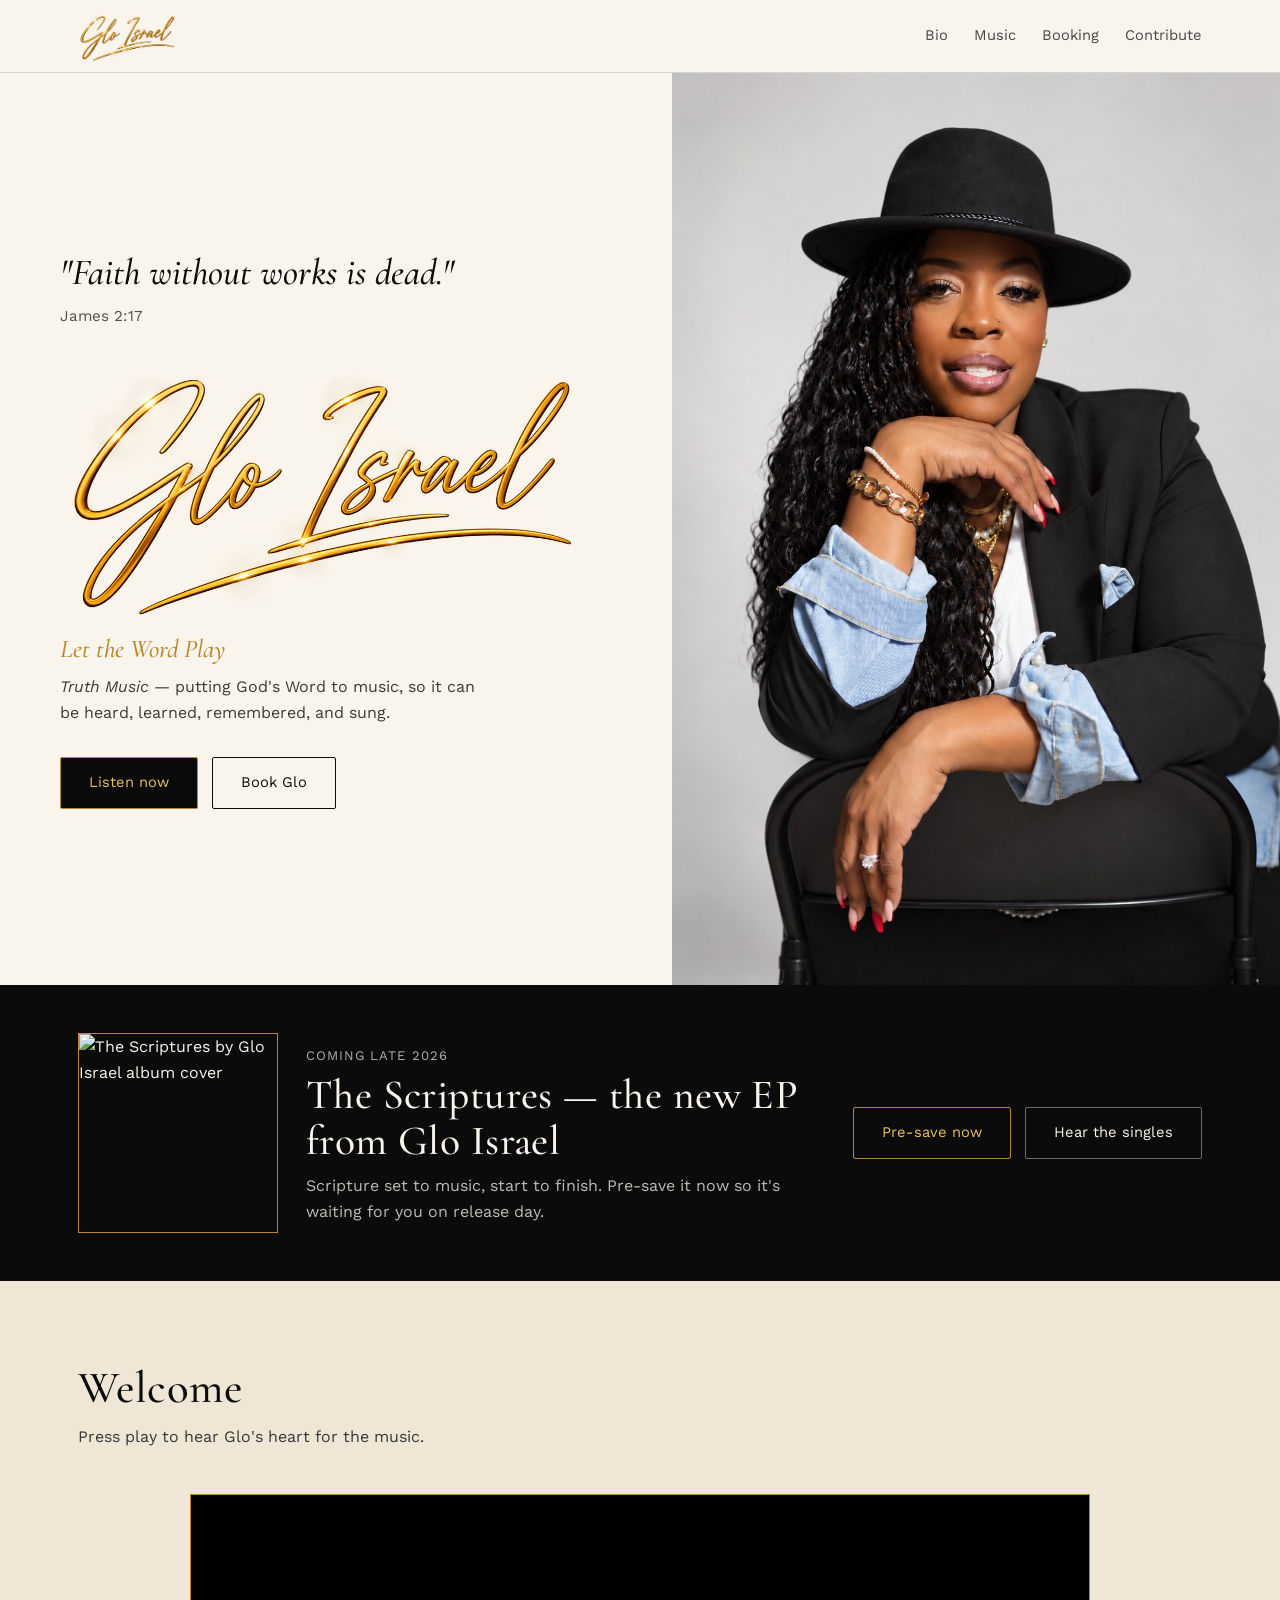
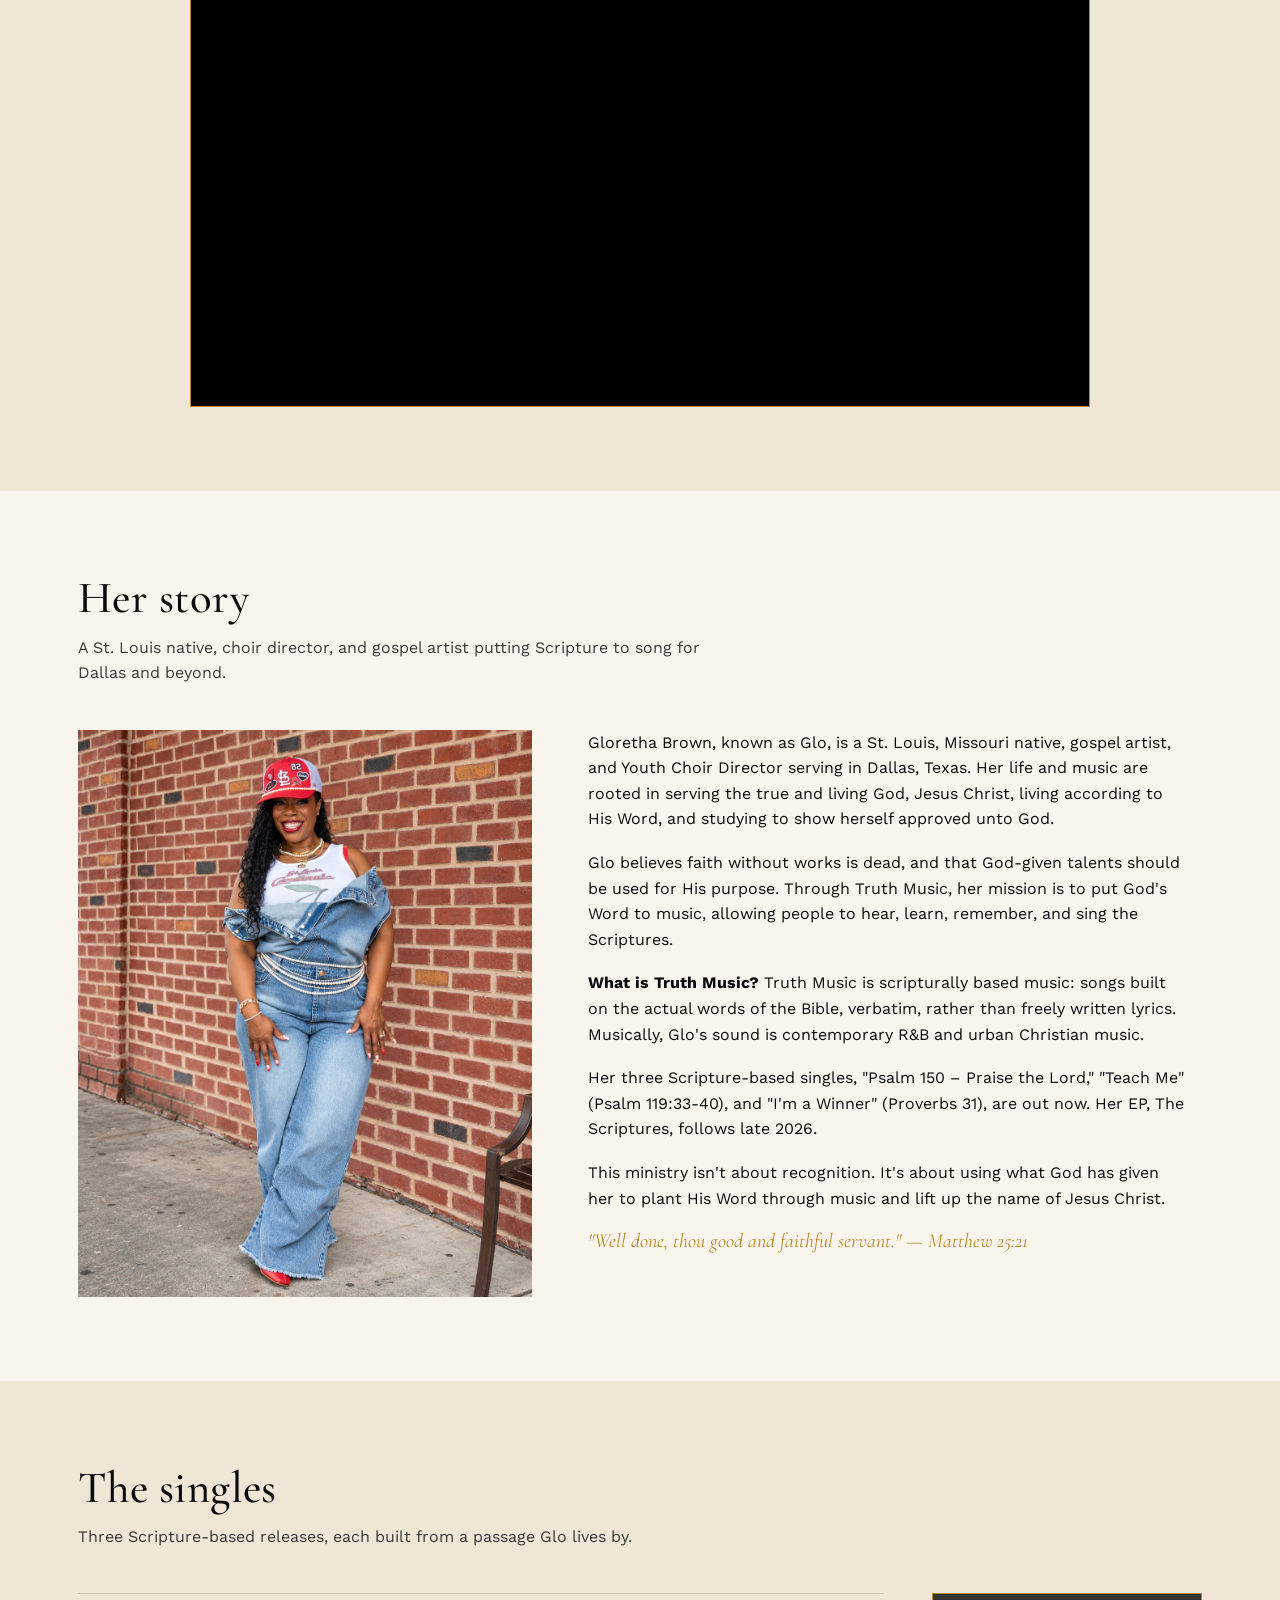
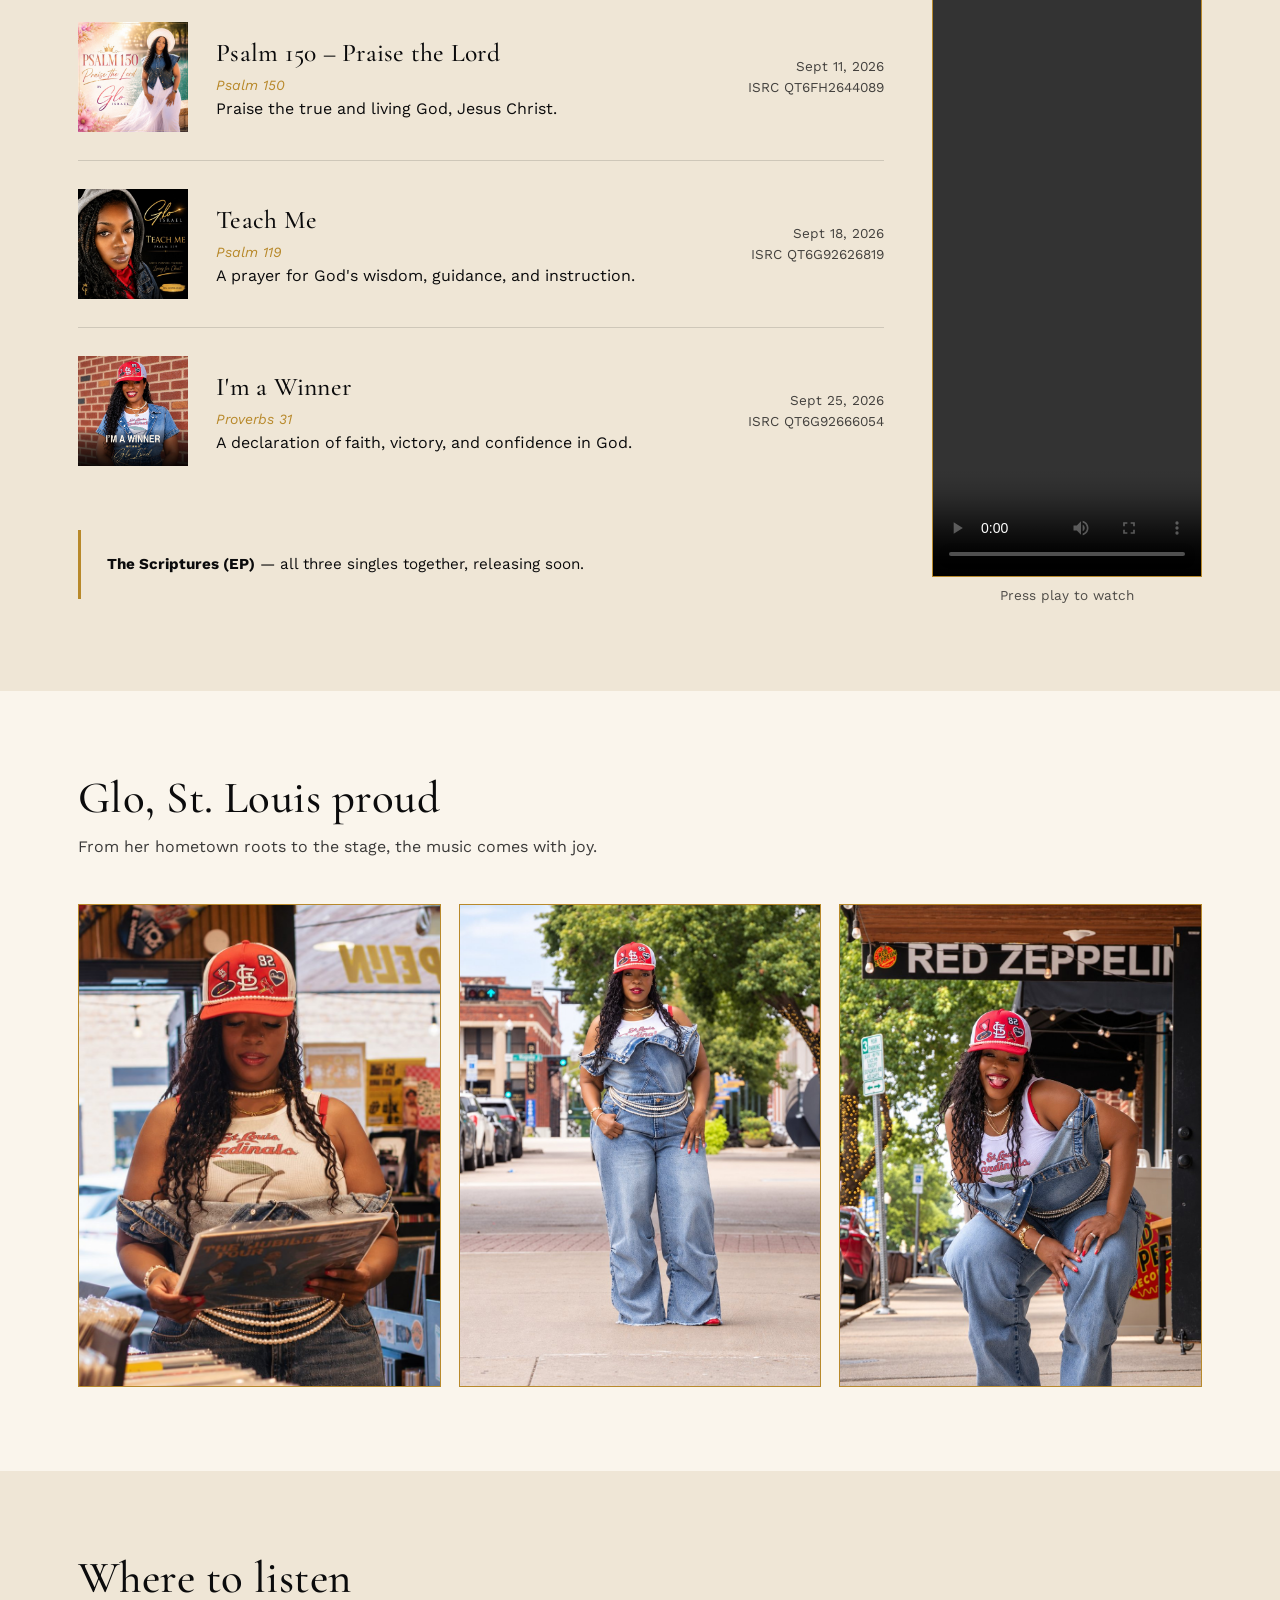
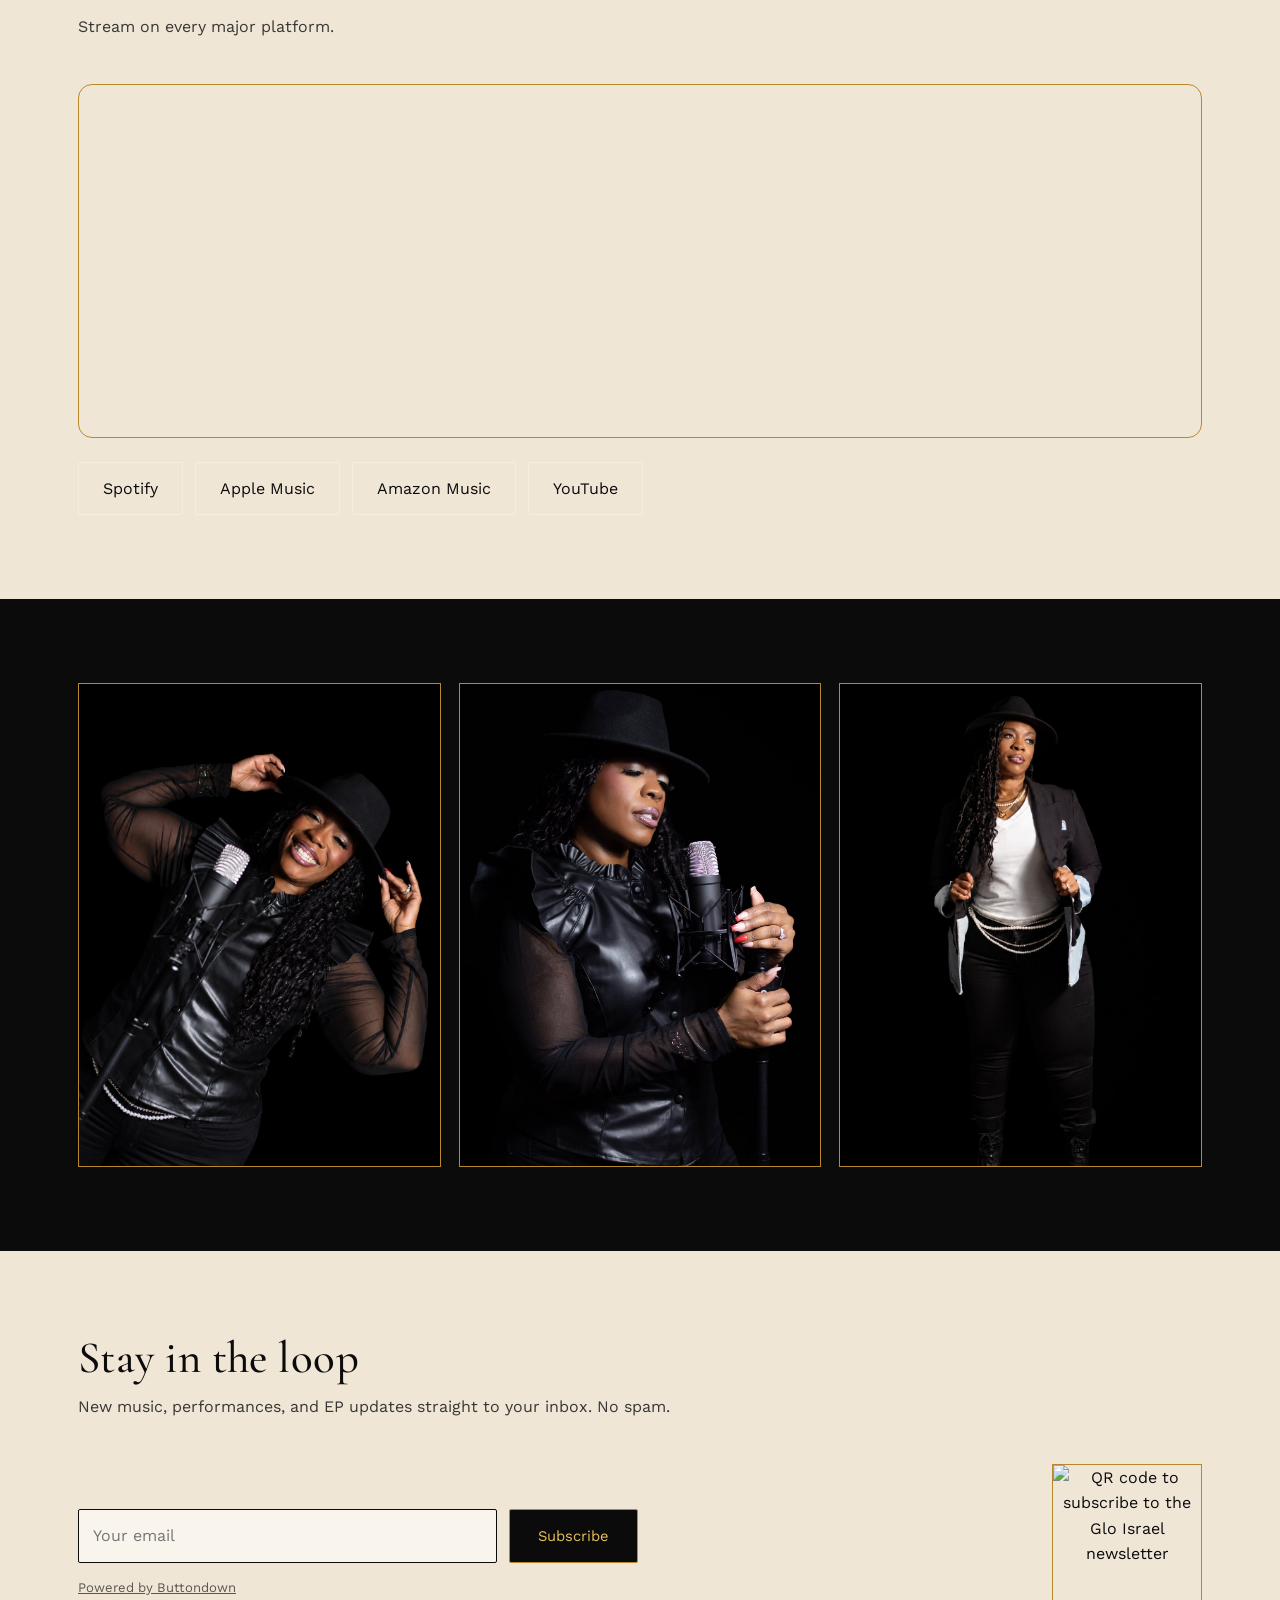
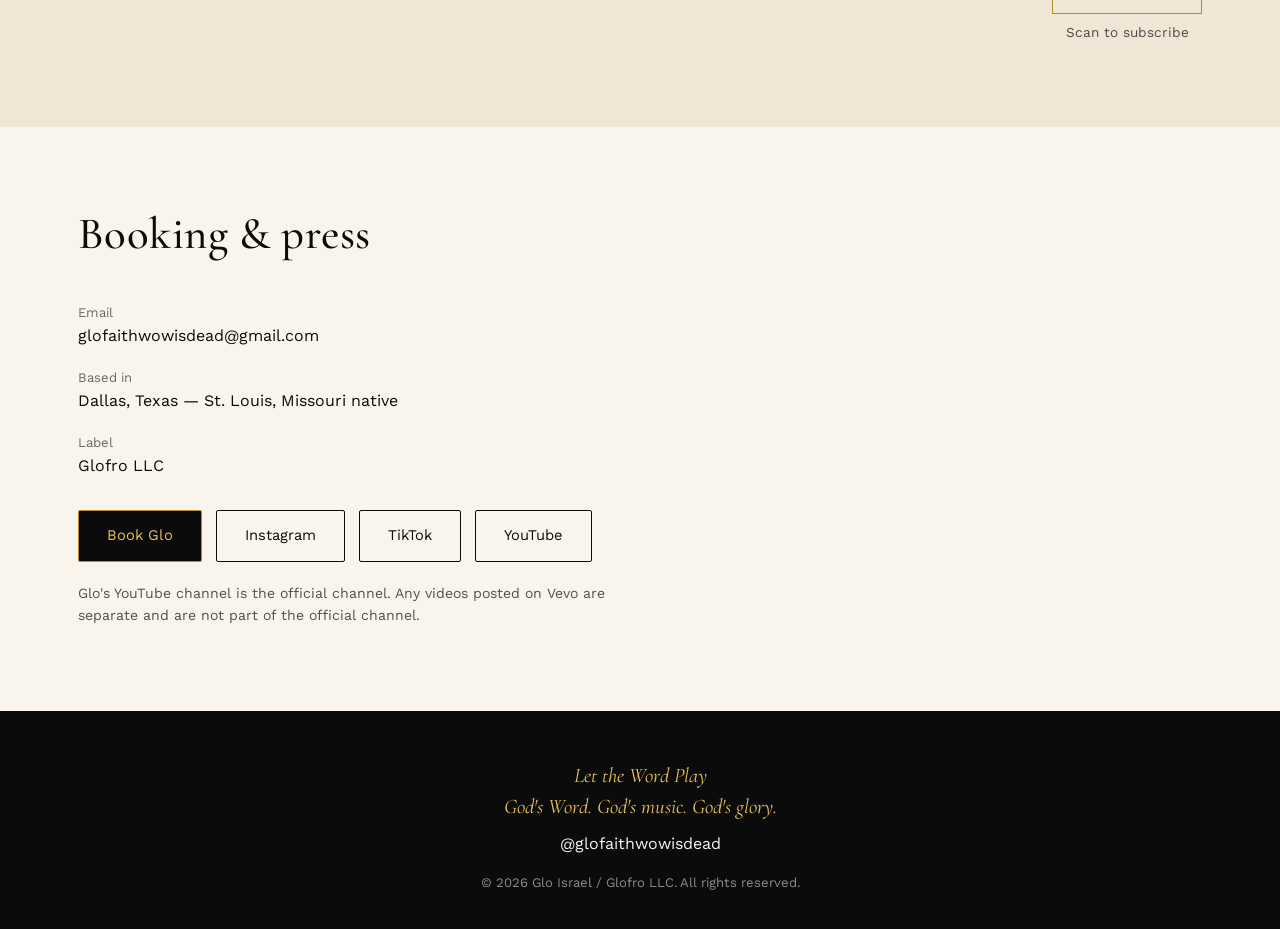
==== commit c9887e3b: "Update index.html" ====
--- a/index.html
+++ b/index.html
@@ -1,4 +1,4 @@
-<!DOCTYPE html><html lang="en"><head><meta charset="UTF-8"><meta name="viewport" content="width=device-width, initial-scale=1"><title>Glo Israel — Truth Music</title><link rel="preconnect" href="https://fonts.googleapis.com"><link rel="preconnect" href="https://fonts.gstatic.com" crossorigin><link href="https://fonts.googleapis.com/css2?family=Cormorant+Garamond:ital,wght@0,400;0,500;0,600;1,400;1,500&family=Work+Sans:wght@300;400;500;600&display=swap" rel="stylesheet"><link rel="stylesheet" href="styles.css"><style>#listen .embed{border-radius:14px;overflow:hidden;border:1px solid var(--gold)}#listen .embed iframe{border-radius:12px}</style><style>.music-grid{display:grid;grid-template-columns:1fr 270px;gap:48px;align-items:start}.music-grid>*{min-width:0}.vid{position:sticky;top:96px}.vid video{display:block;width:100%;aspect-ratio:444/960;background:#000;border:1px solid var(--gold);object-fit:contain}.vid p{margin-top:8px;font-size:.85rem;opacity:.7;text-align:center}@media(max-width:1000px){.music-grid{grid-template-columns:1fr;gap:32px}.vid{position:static;max-width:280px;margin:0 auto}}</style></head><body>
+<!DOCTYPE html><html lang="en"><head><meta charset="UTF-8"><meta name="viewport" content="width=device-width, initial-scale=1"><title>Glo Israel — Truth Music</title><link rel="preconnect" href="https://fonts.googleapis.com"><link rel="preconnect" href="https://fonts.gstatic.com" crossorigin><link href="https://fonts.googleapis.com/css2?family=Cormorant+Garamond:ital,wght@0,400;0,500;0,600;1,400;1,500&family=Work+Sans:wght@300;400;500;600&display=swap" rel="stylesheet"><link rel="stylesheet" href="styles.css"><style>#listen .embed{border-radius:14px;overflow:hidden;border:1px solid var(--gold)}#listen .embed iframe{border-radius:12px}</style><style>.music-grid{display:grid;grid-template-columns:1fr 270px;gap:48px;align-items:start}.music-grid>*{min-width:0}.vid{position:sticky;top:96px}.vid video{display:block;width:100%;aspect-ratio:444/960;background:#000;border:1px solid var(--gold);object-fit:contain}.vid p{margin-top:8px;font-size:.85rem;opacity:.7;text-align:center}@media(max-width:1000px){.music-grid{grid-template-columns:1fr;gap:32px}.vid{position:static;max-width:280px;margin:0 auto}}</style><style>.signup{display:flex;gap:12px;flex-wrap:wrap;max-width:560px}.signup input[type=email]{flex:1 1 240px;min-width:0;padding:13px 14px;font:inherit;border:1px solid var(--ink);background:var(--ivory);color:var(--ink);border-radius:2px}.signup .btn{flex:0 0 auto}.signup-note{margin-top:14px;font-size:.82rem;opacity:.65}.signup-note a{text-decoration:underline}</style></head><body>
 <nav><div class="wrap"><a class="brand" href="index.html"><img src="images/logo-gold.png" alt="Glo Israel"></a><div class="navlinks"><a href="index.html#bio">Bio</a><a href="index.html#music">Music</a><a href="booking.html" >Booking</a><a href="contribute.html" >Contribute</a></div></div></nav>
 <header class="hero"><div class="hero-text"><p class="verse">"Faith without works is dead."<small>James 2:17</small></p><h1><img src="images/logo-gold.png" alt="Glo Israel"></h1>
 <p class="tagline" style="font:italic 500 1.6rem 'Cormorant Garamond',serif;color:var(--gold);margin-bottom:10px">Let the Word Play</p>
@@ -6,9 +6,9 @@
 <div class="cta"><a class="btn btn-gold" href="#listen">Listen now</a><a class="btn btn-line" href="booking.html">Book Glo</a></div></div>
 <div class="hero-img"><img src="images/hero-studio.jpg" alt="Glo Israel singing at a microphone in a black hat"></div></header>
 
-<!-- ALBUM PROMO BANNER: replace the "#" links with the real pre-save / listen links -->
-<section class="dark" id="album" style="padding:48px 0"><div class="wrap" style="display:flex;align-items:center;justify-content:space-between;gap:28px;flex-wrap:wrap"><div style="max-width:620px"><span class="l" style="font-size:.82rem;opacity:.7;letter-spacing:.08em;text-transform:uppercase">Coming late 2026</span><h2 style="font-size:clamp(2rem,4vw,2.6rem);line-height:1.1;margin:6px 0 8px">The Scriptures — the new EP from Glo Israel</h2><p style="opacity:.75">Scripture set to music, start to finish. Pre-save it now so it's waiting for you on release day.</p></div>
-<div class="cta" style="margin-top:0"><a class="btn btn-gold" href="#" target="_blank" rel="noopener">Pre-save now</a><a class="btn" style="border-color:rgba(255,255,255,.4)" href="#listen">Hear the singles</a></div></div></section>
+<!-- ALBUM PROMO BANNER -->
+<section class="dark" id="album" style="padding:48px 0"><div class="wrap" style="display:flex;align-items:center;justify-content:space-between;gap:28px;flex-wrap:wrap"><img src="images/the-scriptures-cover.jpg" alt="The Scriptures by Glo Israel album cover" style="width:200px;height:200px;flex:0 0 auto;border:1px solid var(--gold)"><div style="max-width:620px;flex:1 1 280px"><span class="l" style="font-size:.82rem;opacity:.7;letter-spacing:.08em;text-transform:uppercase">Coming late 2026</span><h2 style="font-size:clamp(2rem,4vw,2.6rem);line-height:1.1;margin:6px 0 8px">The Scriptures — the new EP from Glo Israel</h2><p style="opacity:.75">Scripture set to music, start to finish. Pre-save it now so it's waiting for you on release day.</p></div>
+<div class="cta" style="margin-top:0"><a class="btn btn-gold" href="https://hypeddit.com/gloisrael/thescripturesep" target="_blank" rel="noopener">Pre-save now</a><a class="btn" style="border-color:rgba(255,255,255,.4)" href="#listen">Hear the singles</a></div></div></section>
 
 <section class="sand" id="intro"><div class="wrap"><div class="head"><h2>Welcome</h2><p>Press play to hear Glo's heart for the music.</p></div>
 <!-- Click-to-play so sound works on phones. Replace 9zcnDP0h-d4 with the YouTube ID. -->
@@ -30,12 +30,15 @@
 <section id="moments"><div class="wrap"><div class="head"><h2>Glo, St. Louis proud</h2><p>From her hometown roots to the stage, the music comes with joy.</p></div><div class="gallery"><img src="images/light-records-wide.jpg" alt="Glo in a St. Louis Cardinals cap looking through records"><img src="images/light-street.jpg" alt="Glo standing on a city street in denim"><img src="images/light-redzeppelin.jpg" alt="Glo laughing outside a record store"></div></div></section>
 <section class="sand" id="listen"><div class="wrap"><div class="head"><h2>Where to listen</h2><p>Stream on every major platform.</p></div>
 <div class="embed"><iframe style="border:0;display:block" src="https://open.spotify.com/embed/playlist/21g5GTvp3eJNgDOBWN72g0?utm_source=generator&theme=0" width="100%" height="352" allow="autoplay; clipboard-write; encrypted-media; fullscreen; picture-in-picture" loading="lazy" title="Glo on Spotify"></iframe></div>
-<div class="plat"><a href="https://open.spotify.com/artist/2sZypatMxEN64fxXyUaGIX" target="_blank" rel="noopener">Spotify</a><a href="https://music.apple.com/us/artist/glo-israel/6794387763" target="_blank" rel="noopener">Apple Music</a><a href="https://music.amazon.com/artists/B0BV4PYFP4/glo-israel" target="_blank" rel="noopener">Amazon Music</a><!-- PLACEHOLDER: replace # with the official YouTube channel URL --><a href="#" target="_blank" rel="noopener">YouTube</a></div></div></section>
+<div class="plat"><a href="https://open.spotify.com/artist/2sZypatMxEN64fxXyUaGIX" target="_blank" rel="noopener">Spotify</a><a href="https://music.apple.com/us/artist/glo-israel/6794387763" target="_blank" rel="noopener">Apple Music</a><a href="https://music.amazon.com/artists/B0BV4PYFP4/glo-israel" target="_blank" rel="noopener">Amazon Music</a><a href="https://www.youtube.com/channel/UCTQNm_POXK3J8DQPAIK3RBA" target="_blank" rel="noopener">YouTube</a></div></div></section>
 <section class="dark band"><div class="wrap"><div class="gallery"><img src="images/dark-leather-smile.jpg" alt="Glo smiling in black leather with a microphone"><img src="images/dark-leather-side.jpg" alt="Glo singing softly at a studio microphone"><img src="images/dark-fullbody.jpg" alt="Glo in a black blazer and hat"></div></div></section>
+<section class="sand" id="signup"><div class="wrap"><div class="head"><h2>Stay in the loop</h2><p>New music, performances, and EP updates straight to your inbox. No spam.</p></div>
+<div style="display:flex;gap:40px;align-items:center;flex-wrap:wrap"><div style="flex:1 1 320px"><form class="signup" action="https://buttondown.com/api/emails/embed-subscribe/gloisraelmusic" method="post" target="_blank"><label for="bd-email" style="position:absolute;left:-9999px">Enter your email</label><input type="email" name="email" id="bd-email" placeholder="Your email" required><input type="submit" class="btn btn-gold" value="Subscribe"></form>
+<p class="signup-note"><a href="https://buttondown.com/refer/gloisraelmusic" target="_blank" rel="noopener">Powered by Buttondown</a></p></div><div style="text-align:center;flex:0 0 auto"><img src="images/qr-newsletter.png" alt="QR code to subscribe to the Glo Israel newsletter" style="width:150px;height:150px;margin:0 auto;border:1px solid var(--gold)"><p style="margin-top:8px;font-size:.85rem;opacity:.7">Scan to subscribe</p></div></div></div></section>
 <section class="contact"><div class="wrap"><div class="head"><h2>Booking &amp; press</h2></div>
 <div class="row"><span class="l">Email</span><a href="mailto:glofaithwowisdead@gmail.com">glofaithwowisdead@gmail.com</a></div>
 <div class="row"><span class="l">Based in</span>Dallas, Texas — St. Louis, Missouri native</div>
 <div class="row"><span class="l">Label</span>Glofro LLC</div>
-<div class="cta"><a class="btn btn-gold" href="booking.html">Book Glo</a><a class="btn btn-line" href="https://www.instagram.com/glofaithwowisdead/" target="_blank" rel="noopener">Instagram</a><!-- PLACEHOLDER: replace # with the correct TikTok URL --><a class="btn btn-line" href="#" target="_blank" rel="noopener">TikTok</a><!-- PLACEHOLDER: replace # with the official YouTube channel URL --><a class="btn btn-line" href="#" target="_blank" rel="noopener">YouTube</a></div>
+<div class="cta"><a class="btn btn-gold" href="booking.html">Book Glo</a><a class="btn btn-line" href="https://www.instagram.com/glofaithwowisdead/" target="_blank" rel="noopener">Instagram</a><a class="btn btn-line" href="https://www.tiktok.com/@glo55075" target="_blank" rel="noopener">TikTok</a><a class="btn btn-line" href="https://www.youtube.com/channel/UCTQNm_POXK3J8DQPAIK3RBA" target="_blank" rel="noopener">YouTube</a></div>
 <p style="margin-top:20px;font-size:.88rem;opacity:.7;max-width:60ch">Glo's YouTube channel is the official channel. Any videos posted on Vevo are separate and are not part of the official channel.</p></div></section>
 <footer><div class="wrap"><span class="s" style="margin-bottom:6px">Let the Word Play</span><span class="s">God&#39;s Word. God&#39;s music. God&#39;s glory.</span><div>@glofaithwowisdead</div><div class="fine">&copy; 2026 Glo Israel / Glofro LLC. All rights reserved.</div></div></footer></body></html>
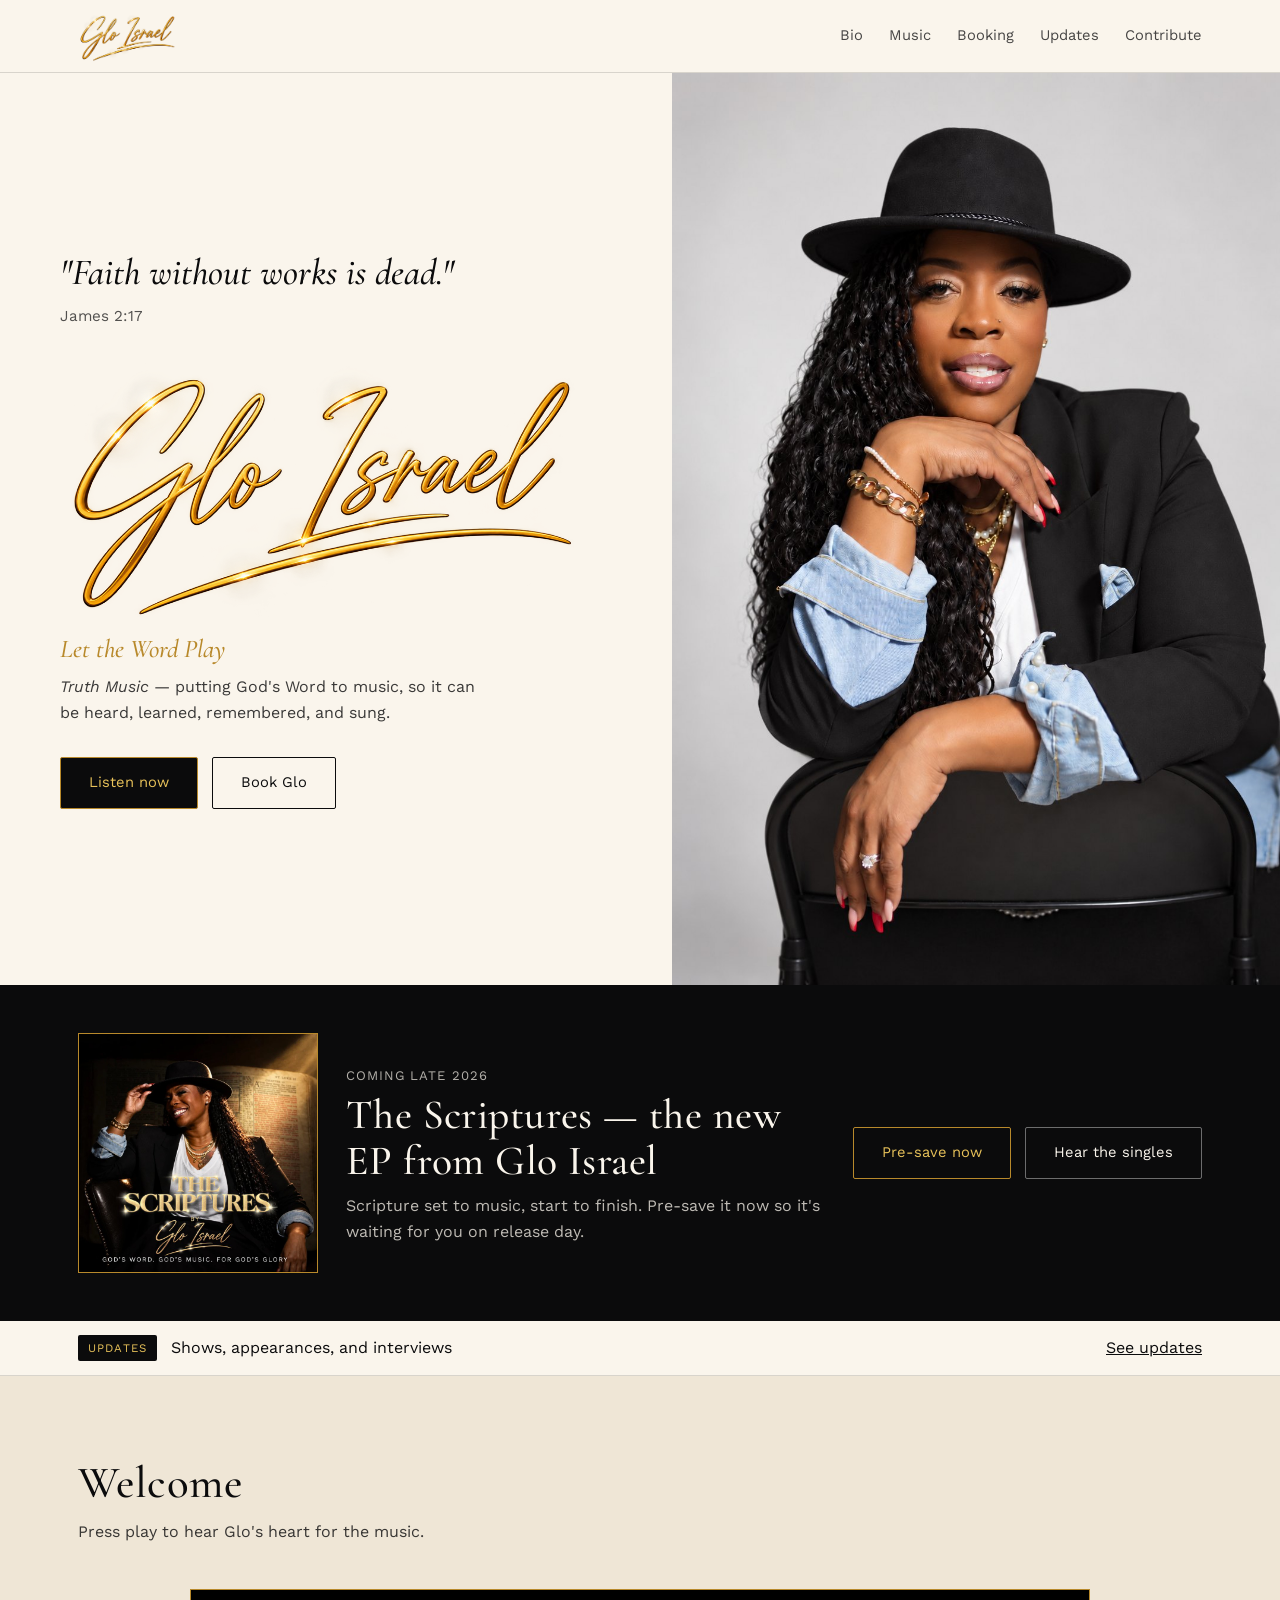
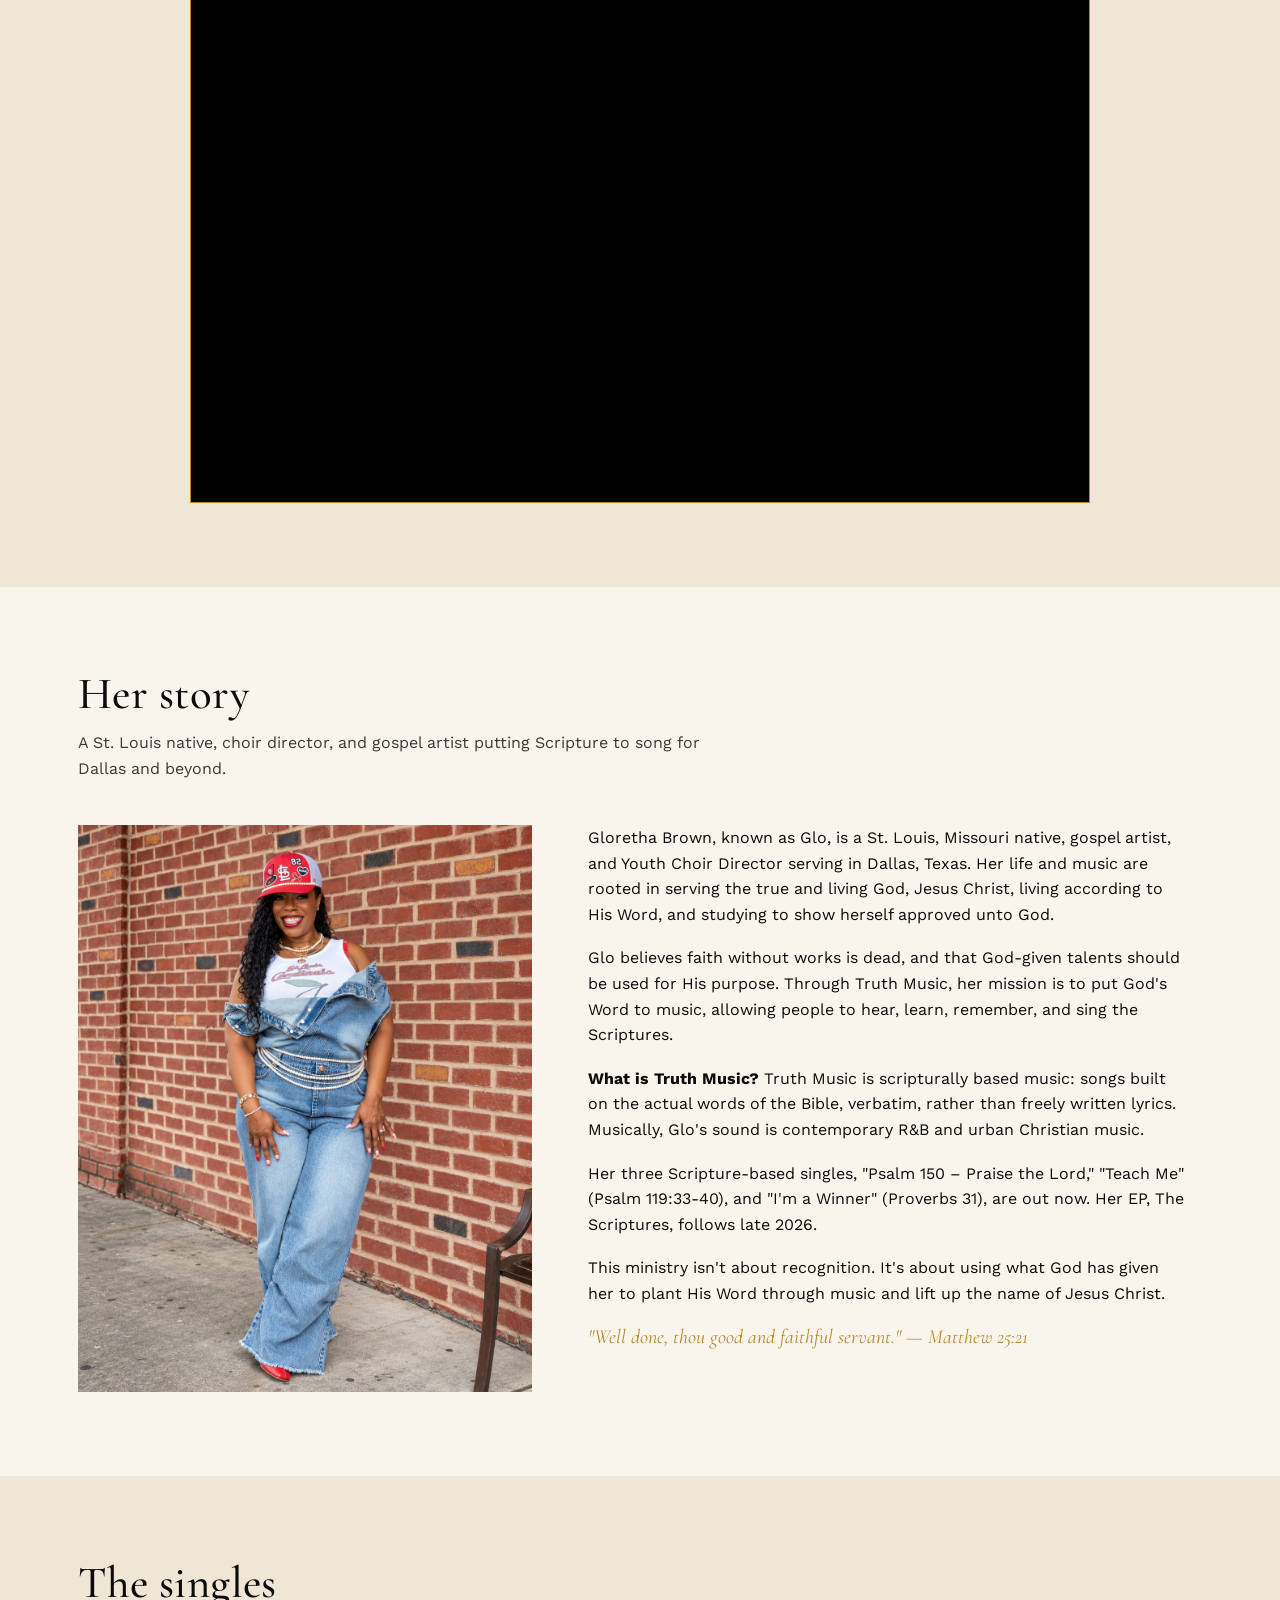
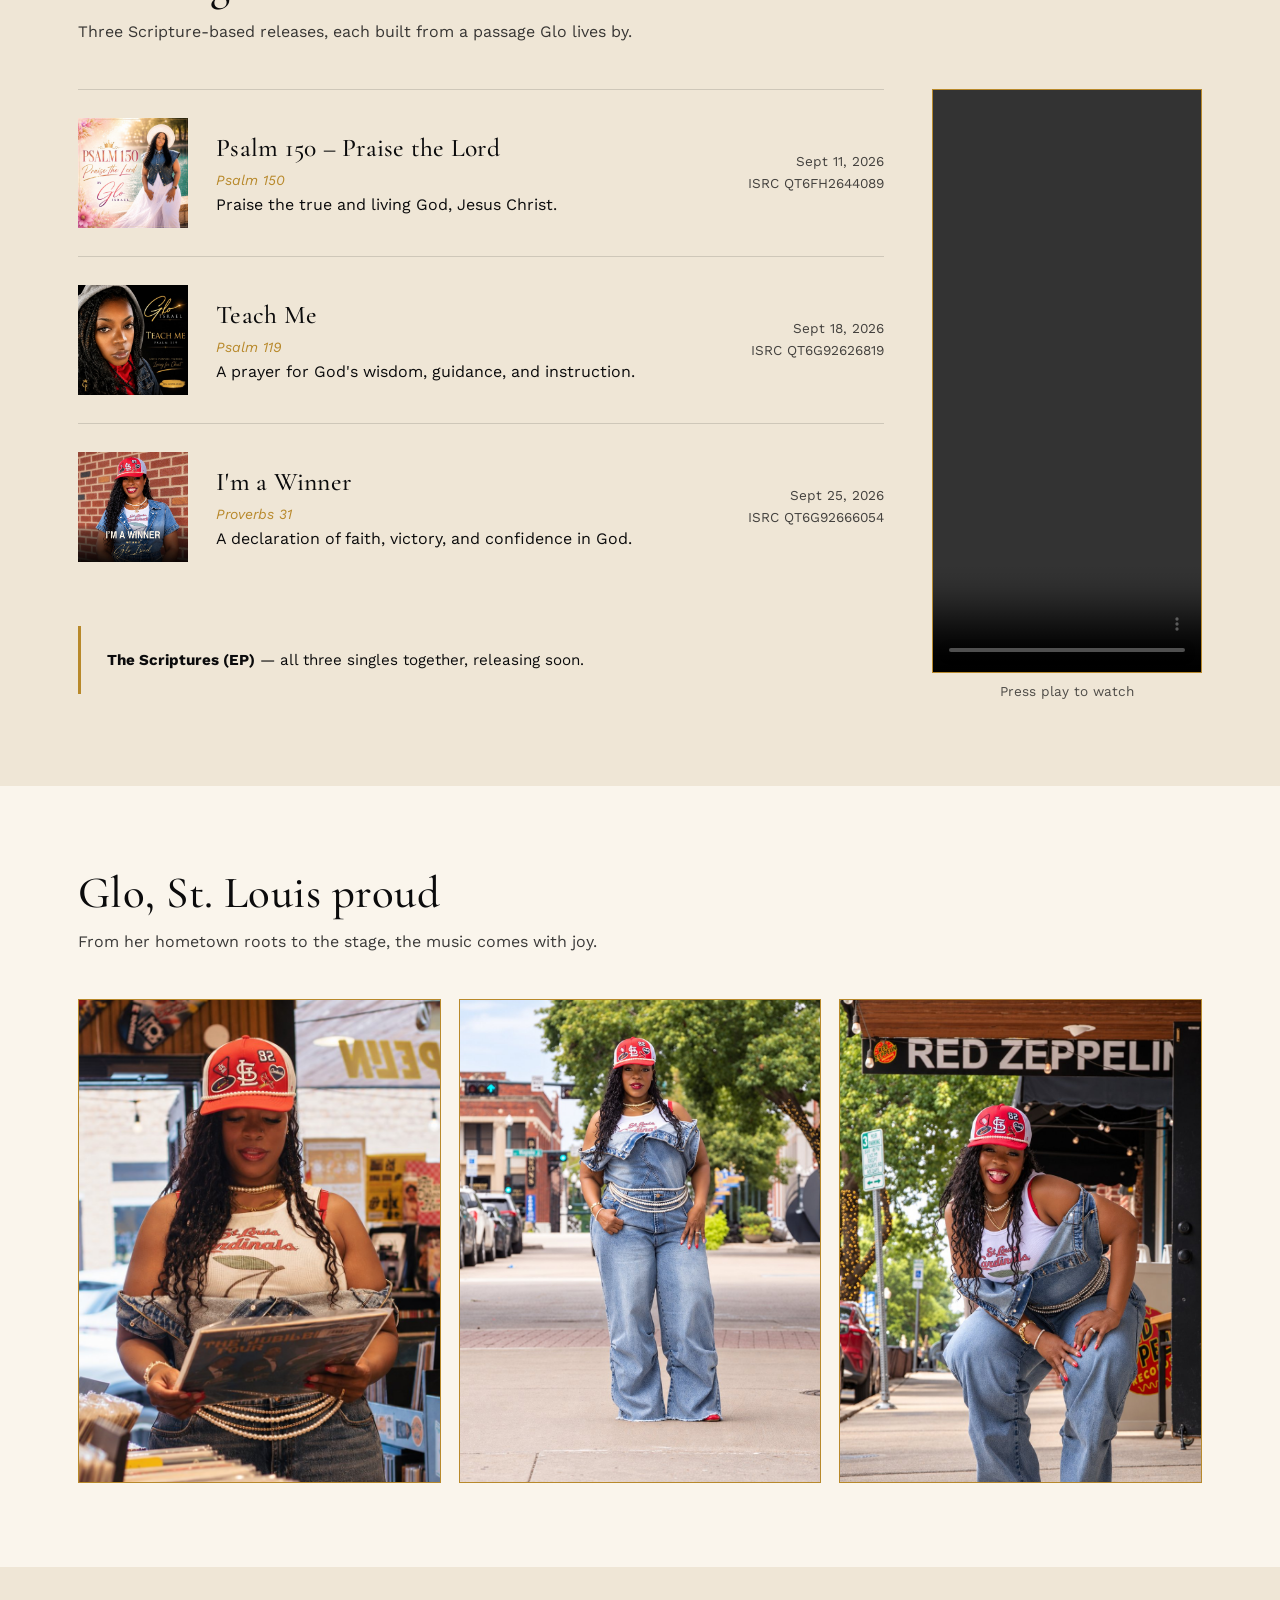
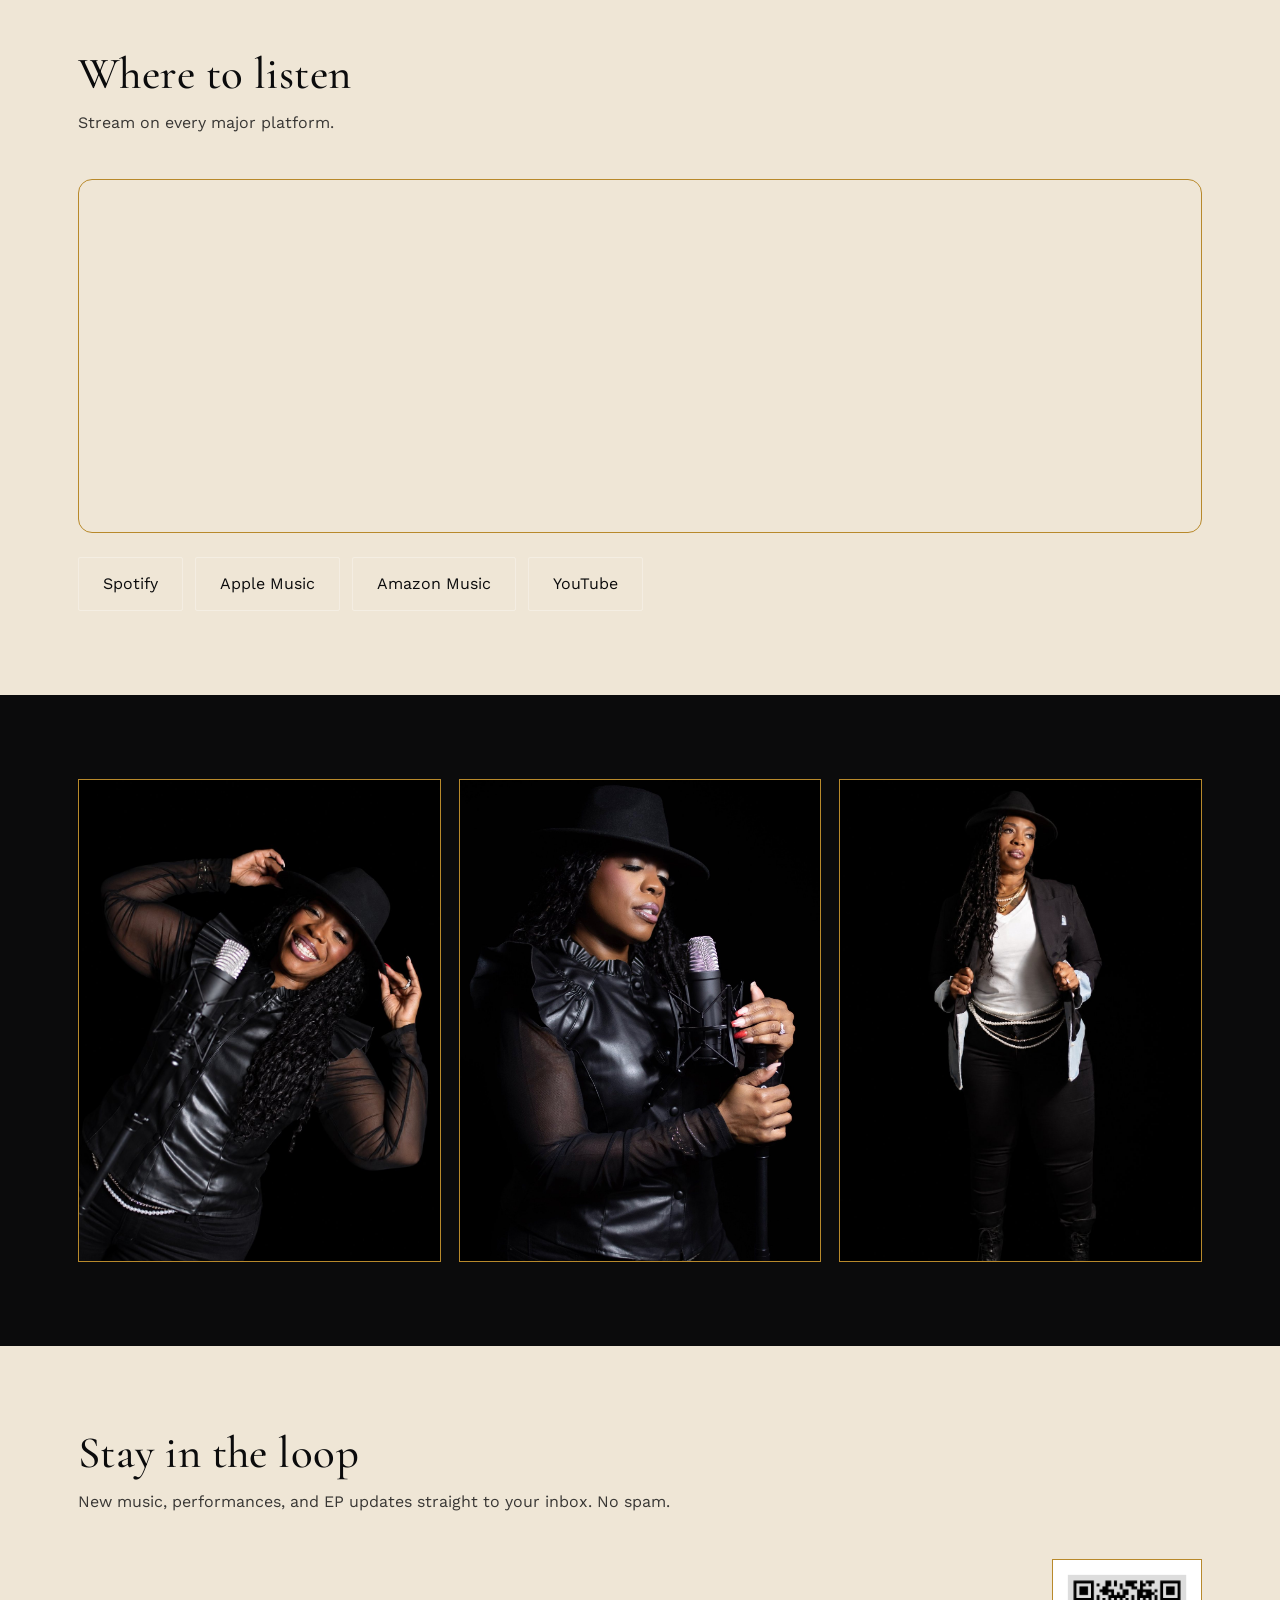
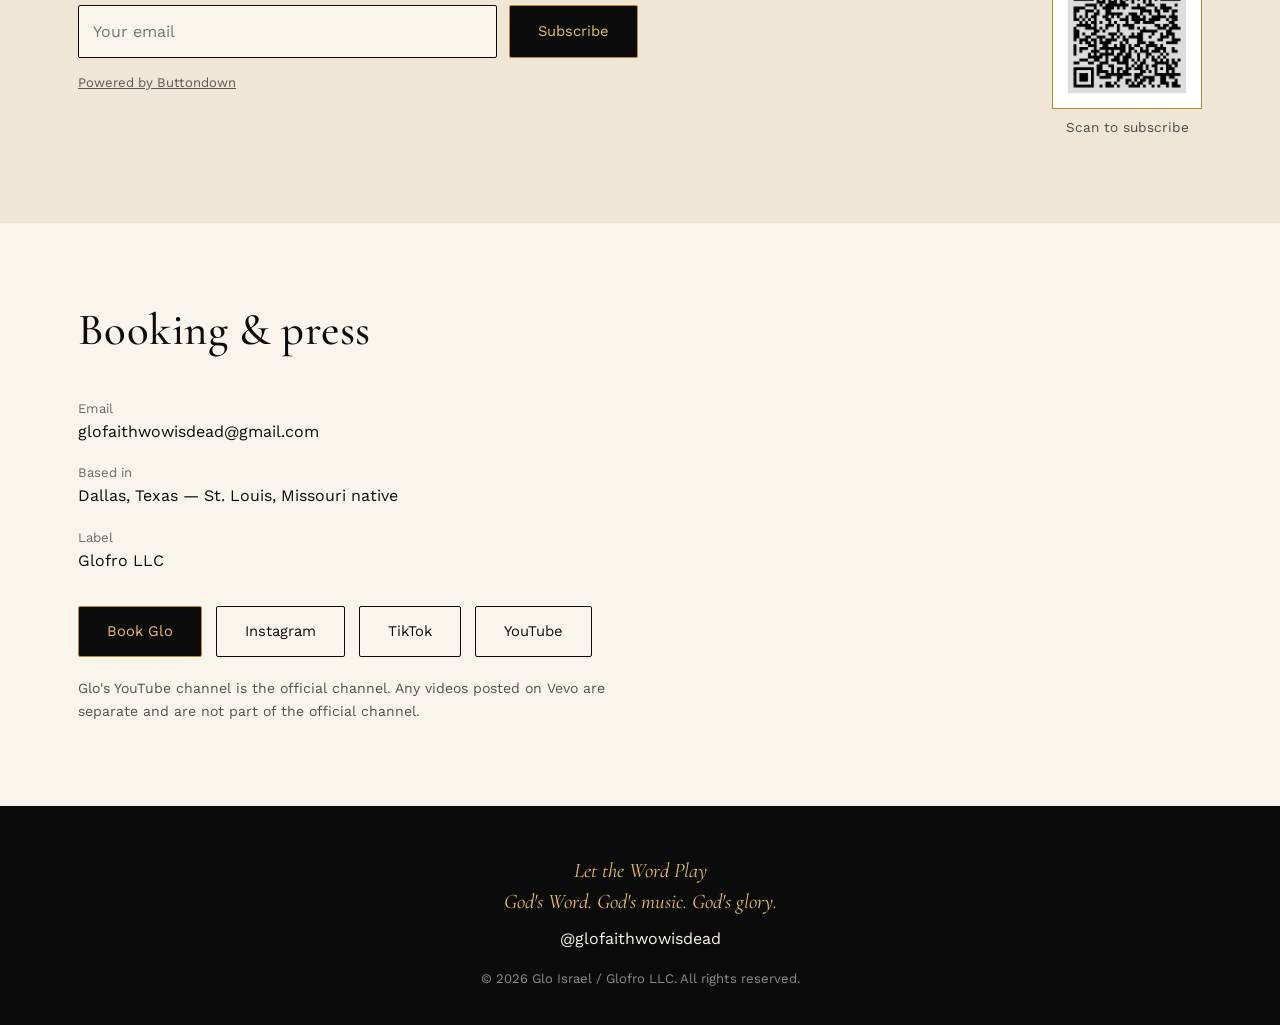
==== commit 0910f6fa: "Update index.html" ====
--- a/index.html
+++ b/index.html
@@ -1,5 +1,5 @@
-<!DOCTYPE html><html lang="en"><head><meta charset="UTF-8"><meta name="viewport" content="width=device-width, initial-scale=1"><title>Glo Israel — Truth Music</title><link rel="preconnect" href="https://fonts.googleapis.com"><link rel="preconnect" href="https://fonts.gstatic.com" crossorigin><link href="https://fonts.googleapis.com/css2?family=Cormorant+Garamond:ital,wght@0,400;0,500;0,600;1,400;1,500&family=Work+Sans:wght@300;400;500;600&display=swap" rel="stylesheet"><link rel="stylesheet" href="styles.css"><style>#listen .embed{border-radius:14px;overflow:hidden;border:1px solid var(--gold)}#listen .embed iframe{border-radius:12px}</style><style>.music-grid{display:grid;grid-template-columns:1fr 270px;gap:48px;align-items:start}.music-grid>*{min-width:0}.vid{position:sticky;top:96px}.vid video{display:block;width:100%;aspect-ratio:444/960;background:#000;border:1px solid var(--gold);object-fit:contain}.vid p{margin-top:8px;font-size:.85rem;opacity:.7;text-align:center}@media(max-width:1000px){.music-grid{grid-template-columns:1fr;gap:32px}.vid{position:static;max-width:280px;margin:0 auto}}</style><style>.signup{display:flex;gap:12px;flex-wrap:wrap;max-width:560px}.signup input[type=email]{flex:1 1 240px;min-width:0;padding:13px 14px;font:inherit;border:1px solid var(--ink);background:var(--ivory);color:var(--ink);border-radius:2px}.signup .btn{flex:0 0 auto}.signup-note{margin-top:14px;font-size:.82rem;opacity:.65}.signup-note a{text-decoration:underline}</style></head><body>
-<nav><div class="wrap"><a class="brand" href="index.html"><img src="images/logo-gold.png" alt="Glo Israel"></a><div class="navlinks"><a href="index.html#bio">Bio</a><a href="index.html#music">Music</a><a href="booking.html" >Booking</a><a href="contribute.html" >Contribute</a></div></div></nav>
+<!DOCTYPE html><html lang="en"><head><meta charset="UTF-8"><meta name="viewport" content="width=device-width, initial-scale=1"><title>Glo Israel — Truth Music</title><link rel="preconnect" href="https://fonts.googleapis.com"><link rel="preconnect" href="https://fonts.gstatic.com" crossorigin><link href="https://fonts.googleapis.com/css2?family=Cormorant+Garamond:ital,wght@0,400;0,500;0,600;1,400;1,500&family=Work+Sans:wght@300;400;500;600&display=swap" rel="stylesheet"><link rel="stylesheet" href="styles.css"><style>#listen .embed{border-radius:14px;overflow:hidden;border:1px solid var(--gold)}#listen .embed iframe{border-radius:12px}</style><style>.music-grid{display:grid;grid-template-columns:1fr 270px;gap:48px;align-items:start}.music-grid>*{min-width:0}.vid{position:sticky;top:96px}.vid video{display:block;width:100%;aspect-ratio:444/960;background:#000;border:1px solid var(--gold);object-fit:contain}.vid p{margin-top:8px;font-size:.85rem;opacity:.7;text-align:center}@media(max-width:1000px){.music-grid{grid-template-columns:1fr;gap:32px}.vid{position:static;max-width:280px;margin:0 auto}}</style><style>.signup{display:flex;gap:12px;flex-wrap:wrap;max-width:560px}.signup input[type=email]{flex:1 1 240px;min-width:0;padding:13px 14px;font:inherit;border:1px solid var(--ink);background:var(--ivory);color:var(--ink);border-radius:2px}.signup .btn{flex:0 0 auto}.signup-note{margin-top:14px;font-size:.82rem;opacity:.65}.signup-note a{text-decoration:underline}</style><style>#pop{display:none;position:fixed;right:20px;bottom:20px;z-index:60;width:min(340px,calc(100vw - 40px));background:var(--ivory);border:1px solid var(--gold);padding:18px 18px 16px;box-shadow:0 8px 28px rgba(0,0,0,.25)}#pop.show{display:block}#pop .top{display:flex;gap:12px;align-items:center;margin-bottom:12px}#pop .top img{width:64px;height:64px;flex:0 0 auto;border:1px solid var(--gold)}#pop h3{font-size:1.3rem;line-height:1.1}#pop p{font-size:.85rem;opacity:.75;margin-top:4px}#pop form{display:flex;gap:8px}#pop input[type=email]{flex:1 1 auto;min-width:0;padding:10px;font:inherit;border:1px solid var(--ink);background:var(--ivory);color:var(--ink);border-radius:2px}#pop .btn{padding:10px 16px}#pop .x{position:absolute;top:2px;right:8px;background:none;border:0;font-size:1.4rem;line-height:1;cursor:pointer;color:inherit;opacity:.6}</style><script src="https://identity.netlify.com/v1/netlify-identity-widget.js"></script></head><body>
+<nav><div class="wrap"><a class="brand" href="index.html"><img src="images/logo-gold.png" alt="Glo Israel"></a><div class="navlinks"><a href="index.html#bio">Bio</a><a href="index.html#music">Music</a><a href="booking.html" >Booking</a><a href="updates.html" >Updates</a><a href="contribute.html" >Contribute</a></div></div></nav>
 <header class="hero"><div class="hero-text"><p class="verse">"Faith without works is dead."<small>James 2:17</small></p><h1><img src="images/logo-gold.png" alt="Glo Israel"></h1>
 <p class="tagline" style="font:italic 500 1.6rem 'Cormorant Garamond',serif;color:var(--gold);margin-bottom:10px">Let the Word Play</p>
 <p class="sub"><em>Truth Music</em> — putting God's Word to music, so it can be heard, learned, remembered, and sung.</p>
@@ -7,9 +7,14 @@
 <div class="hero-img"><img src="images/hero-studio.jpg" alt="Glo Israel singing at a microphone in a black hat"></div></header>
 
 <!-- ALBUM PROMO BANNER -->
-<section class="dark" id="album" style="padding:48px 0"><div class="wrap" style="display:flex;align-items:center;justify-content:space-between;gap:28px;flex-wrap:wrap"><img src="images/the-scriptures-cover.jpg" alt="The Scriptures by Glo Israel album cover" style="width:200px;height:200px;flex:0 0 auto;border:1px solid var(--gold)"><div style="max-width:620px;flex:1 1 280px"><span class="l" style="font-size:.82rem;opacity:.7;letter-spacing:.08em;text-transform:uppercase">Coming late 2026</span><h2 style="font-size:clamp(2rem,4vw,2.6rem);line-height:1.1;margin:6px 0 8px">The Scriptures — the new EP from Glo Israel</h2><p style="opacity:.75">Scripture set to music, start to finish. Pre-save it now so it's waiting for you on release day.</p></div>
+<section class="dark" id="album" style="padding:48px 0"><div class="wrap" style="display:flex;align-items:center;justify-content:space-between;gap:28px;flex-wrap:wrap"><img src="images/the-scriptures-cover.jpg" alt="The Scriptures by Glo Israel album cover" style="width:240px;height:240px;max-width:100%;flex:0 0 auto;border:1px solid var(--gold)"><div style="max-width:620px;flex:1 1 280px"><span class="l" style="font-size:.82rem;opacity:.7;letter-spacing:.08em;text-transform:uppercase">Coming late 2026</span><h2 style="font-size:clamp(2rem,4vw,2.6rem);line-height:1.1;margin:6px 0 8px">The Scriptures — the new EP from Glo Israel</h2><p style="opacity:.75">Scripture set to music, start to finish. Pre-save it now so it's waiting for you on release day.</p></div>
 <div class="cta" style="margin-top:0"><a class="btn btn-gold" href="https://hypeddit.com/gloisrael/thescripturesep" target="_blank" rel="noopener">Pre-save now</a><a class="btn" style="border-color:rgba(255,255,255,.4)" href="#listen">Hear the singles</a></div></div></section>
 
+<a href="updates.html" id="latest" style="display:block;background:var(--ivory);border-bottom:1px solid var(--line)"><div class="wrap" style="display:flex;align-items:center;gap:14px;padding-top:14px;padding-bottom:14px;flex-wrap:wrap"><span id="lb" style="background:var(--ink);color:var(--gold-hi);font-size:.72rem;letter-spacing:.1em;text-transform:uppercase;padding:4px 10px;border-radius:2px">Updates</span><span id="lt">Shows, appearances, and interviews</span><span style="margin-left:auto;text-decoration:underline">See updates</span></div></a>
+<script>
+fetch('updates.json').then(function(r){return r.ok?r.json():[]}).then(function(L){if(L&&L.length&&L[0].title){document.getElementById('lb').textContent='Latest';document.getElementById('lt').textContent=L[0].title}}).catch(function(){});
+if(window.netlifyIdentity){window.netlifyIdentity.on('init',function(u){if(!u){window.netlifyIdentity.on('login',function(){document.location.href='/admin/'})}})}
+</script>
 <section class="sand" id="intro"><div class="wrap"><div class="head"><h2>Welcome</h2><p>Press play to hear Glo's heart for the music.</p></div>
 <!-- Click-to-play so sound works on phones. Replace 9zcnDP0h-d4 with the YouTube ID. -->
 <div class="video"><iframe src="https://www.youtube.com/embed/9zcnDP0h-d4" title="Glo Israel intro" allow="encrypted-media; picture-in-picture" allowfullscreen></iframe></div></div></section>
@@ -41,4 +46,15 @@
 <div class="row"><span class="l">Label</span>Glofro LLC</div>
 <div class="cta"><a class="btn btn-gold" href="booking.html">Book Glo</a><a class="btn btn-line" href="https://www.instagram.com/glofaithwowisdead/" target="_blank" rel="noopener">Instagram</a><a class="btn btn-line" href="https://www.tiktok.com/@glo55075" target="_blank" rel="noopener">TikTok</a><a class="btn btn-line" href="https://www.youtube.com/channel/UCTQNm_POXK3J8DQPAIK3RBA" target="_blank" rel="noopener">YouTube</a></div>
 <p style="margin-top:20px;font-size:.88rem;opacity:.7;max-width:60ch">Glo's YouTube channel is the official channel. Any videos posted on Vevo are separate and are not part of the official channel.</p></div></section>
+<div id="pop" role="dialog" aria-label="Join the Glo Israel newsletter"><button class="x" id="popx" aria-label="Close">&times;</button>
+<div class="top"><img src="images/the-scriptures-cover.jpg" alt="The Scriptures by Glo Israel album cover"><div><h3>Get the updates</h3><p>New music, performances, and The Scriptures EP news.</p></div></div>
+<form action="https://buttondown.com/api/emails/embed-subscribe/gloisraelmusic" method="post" target="_blank"><label for="bd-email-pop" style="position:absolute;left:-9999px">Enter your email</label><input type="email" name="email" id="bd-email-pop" placeholder="Your email" required><input type="submit" class="btn btn-gold" value="Join"></form></div>
+<script>
+(function(){var pop=document.getElementById('pop'),k='gloPopSeen';
+function seen(){try{return localStorage.getItem(k)==='1'}catch(e){return false}}
+function mark(){try{localStorage.setItem(k,'1')}catch(e){}}
+if(!seen()){setTimeout(function(){pop.classList.add('show')},6000)}
+document.getElementById('popx').onclick=function(){pop.classList.remove('show');mark()};
+pop.querySelector('form').addEventListener('submit',function(){mark();setTimeout(function(){pop.classList.remove('show')},300)});})();
+</script>
 <footer><div class="wrap"><span class="s" style="margin-bottom:6px">Let the Word Play</span><span class="s">God&#39;s Word. God&#39;s music. God&#39;s glory.</span><div>@glofaithwowisdead</div><div class="fine">&copy; 2026 Glo Israel / Glofro LLC. All rights reserved.</div></div></footer></body></html>
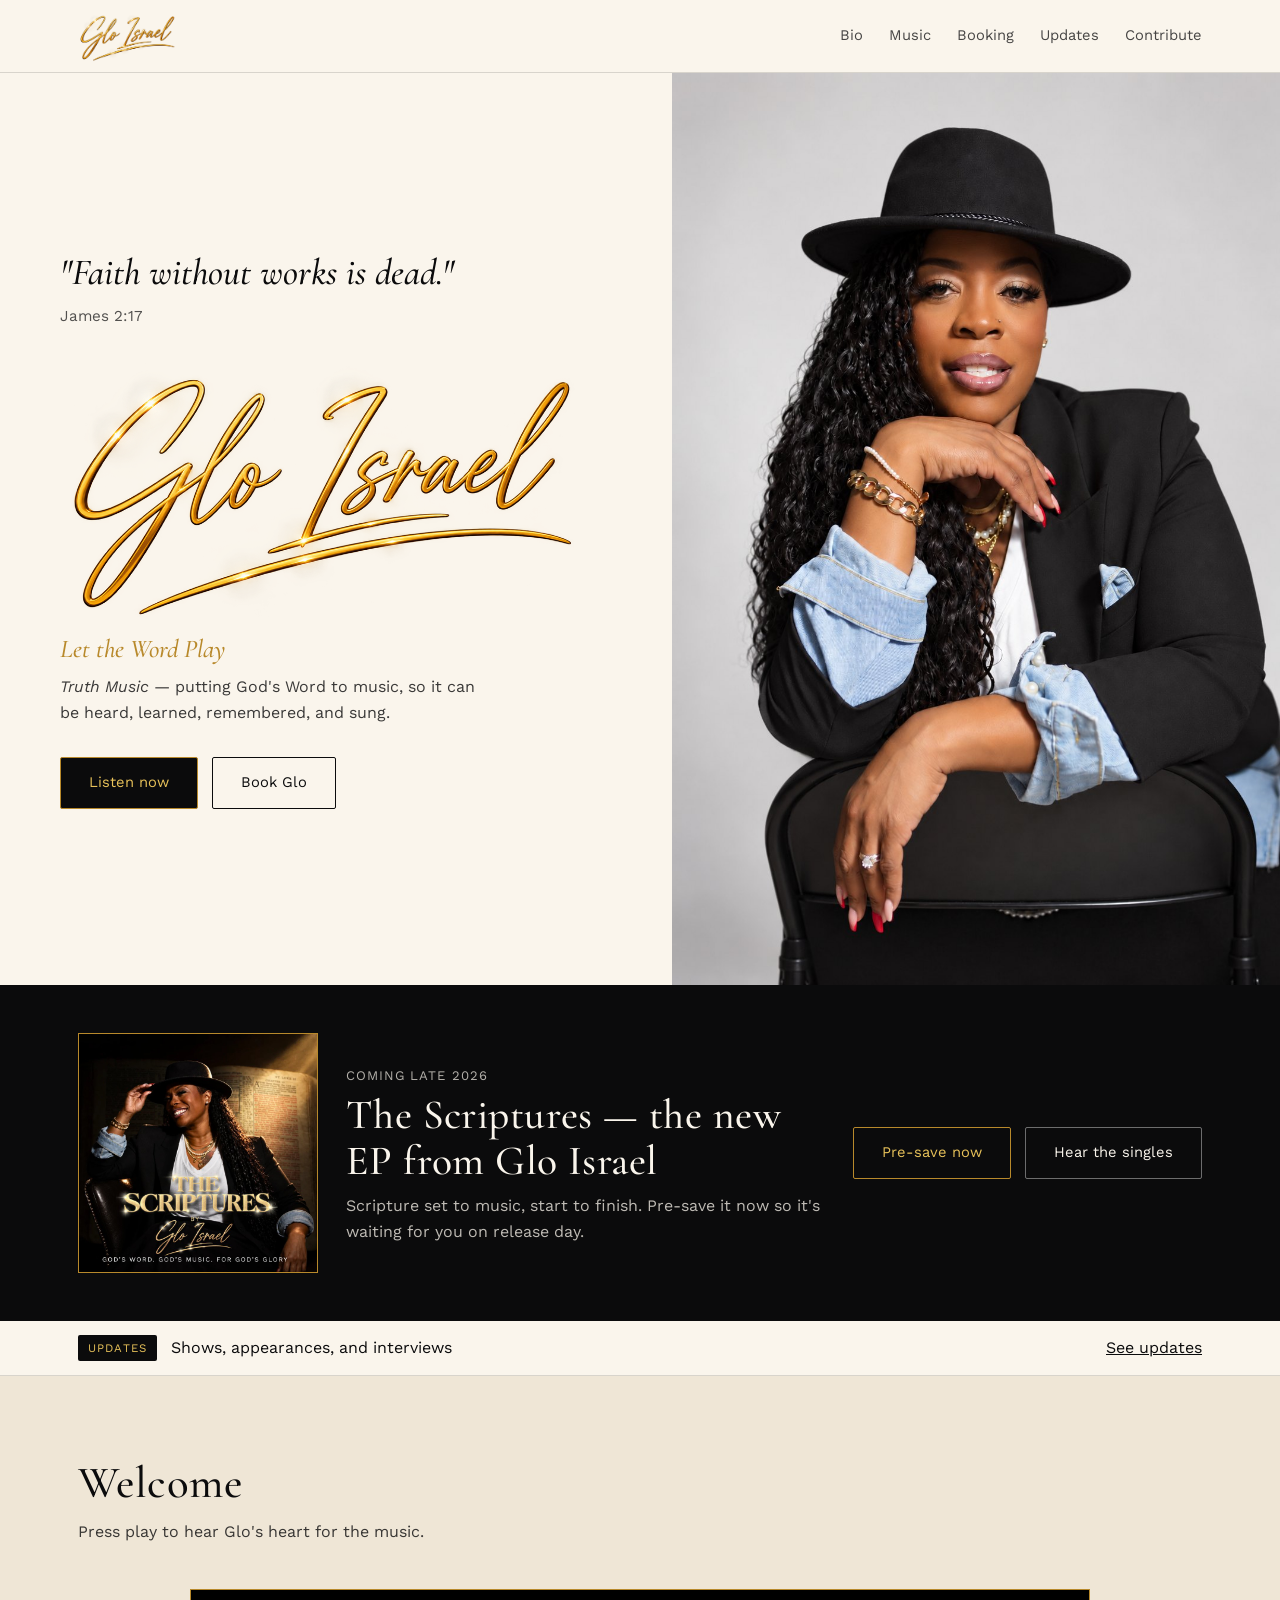
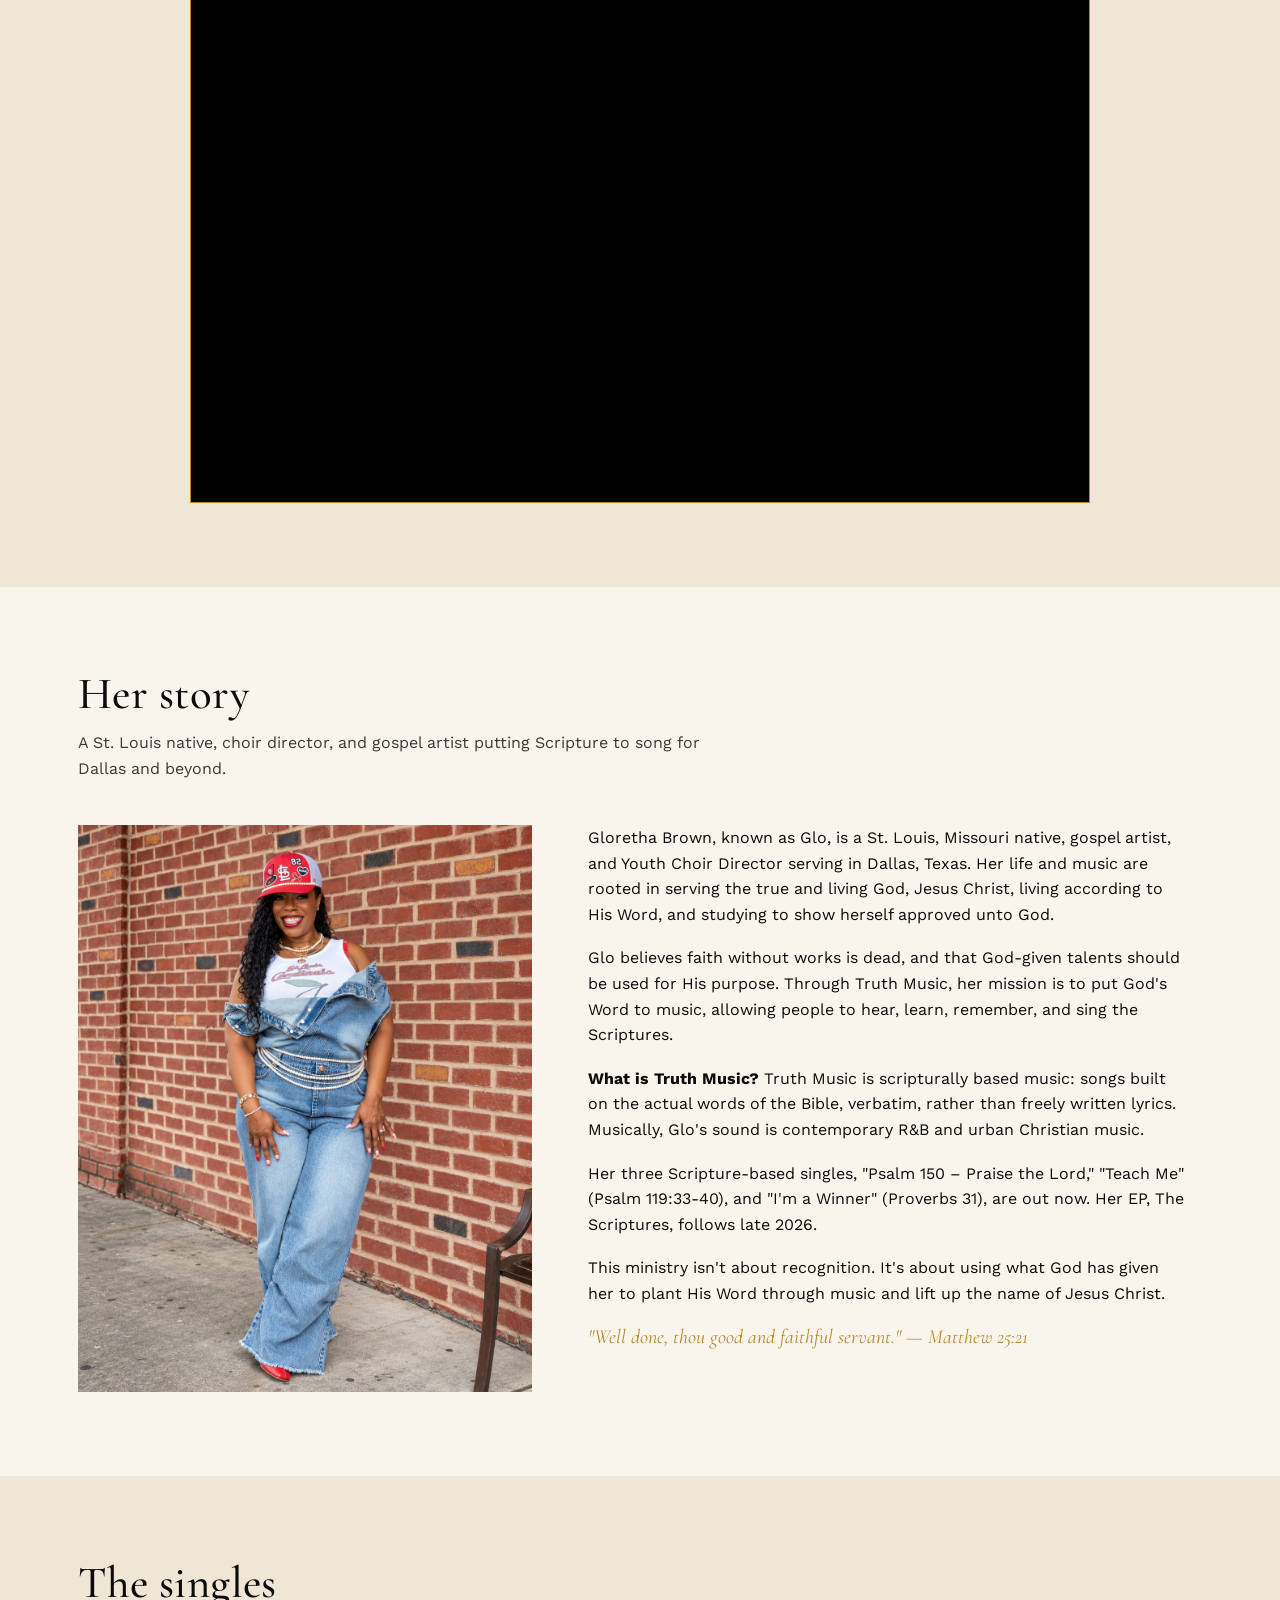
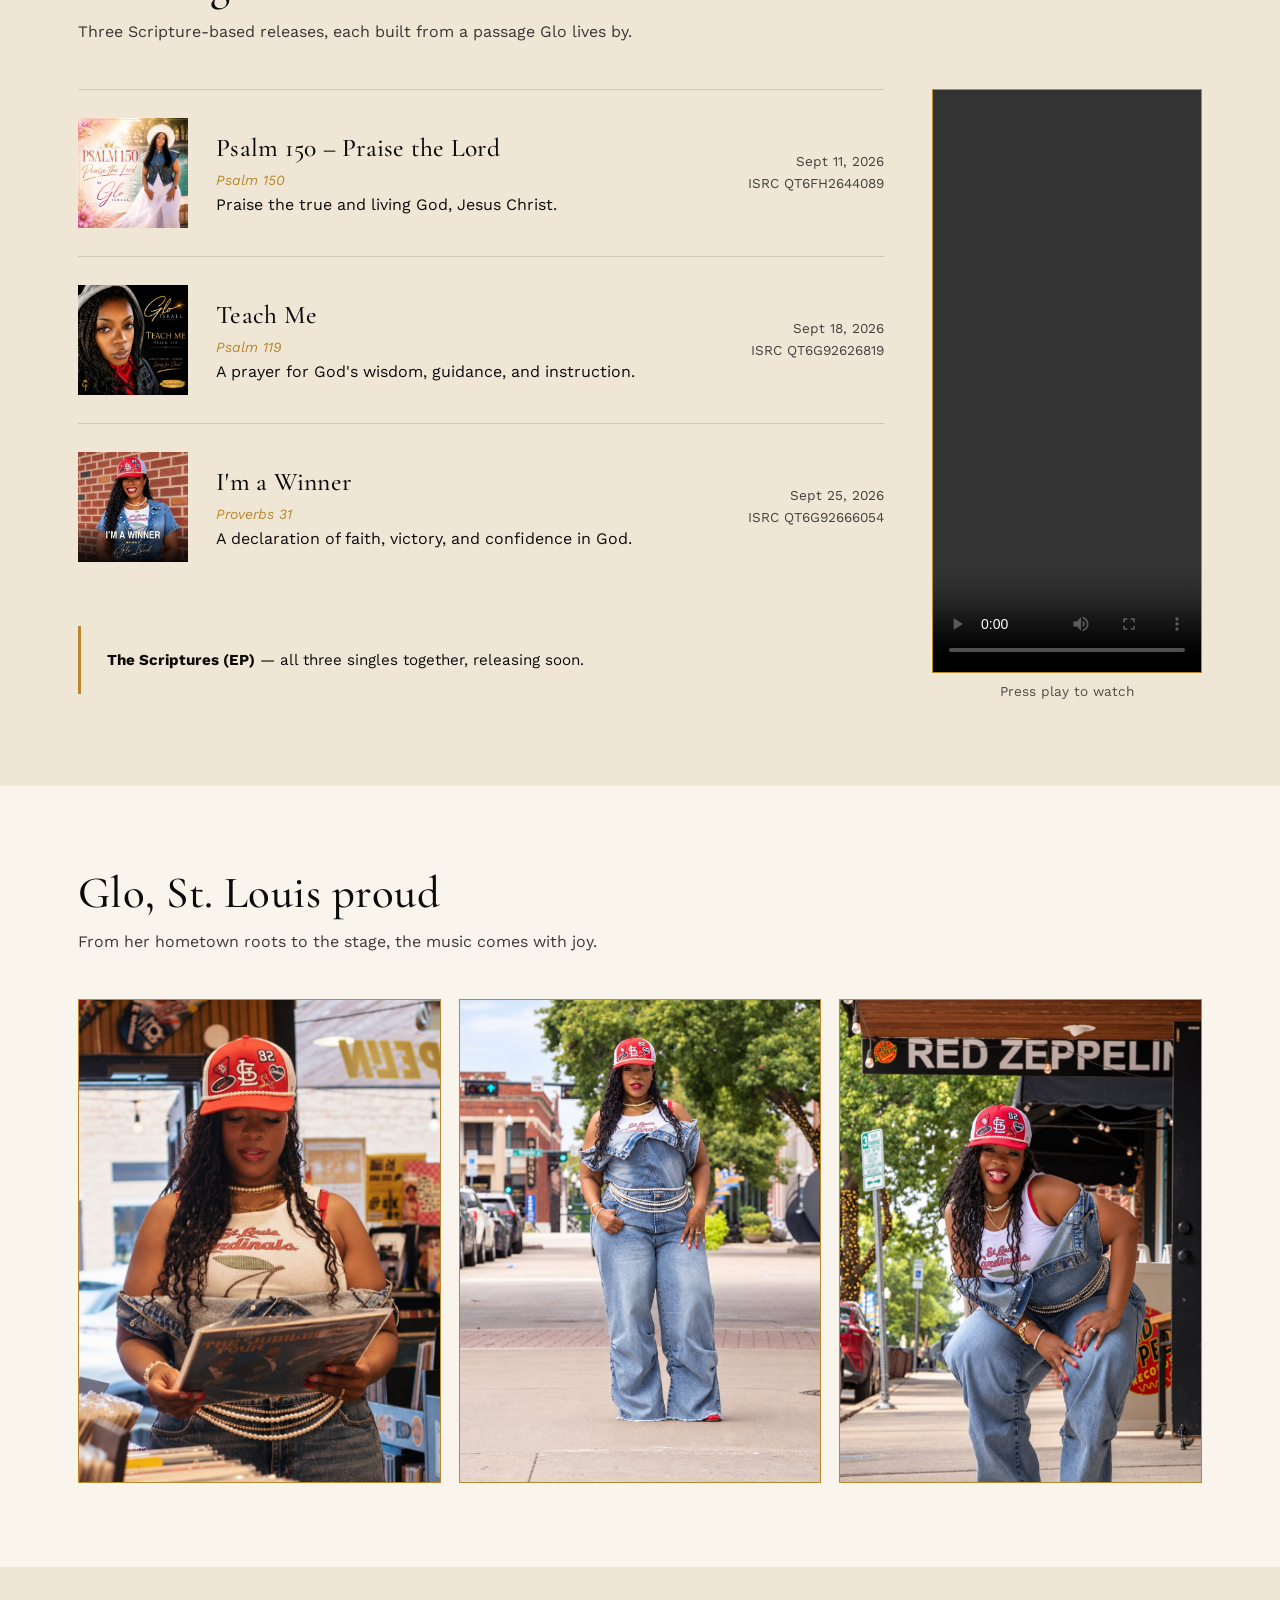
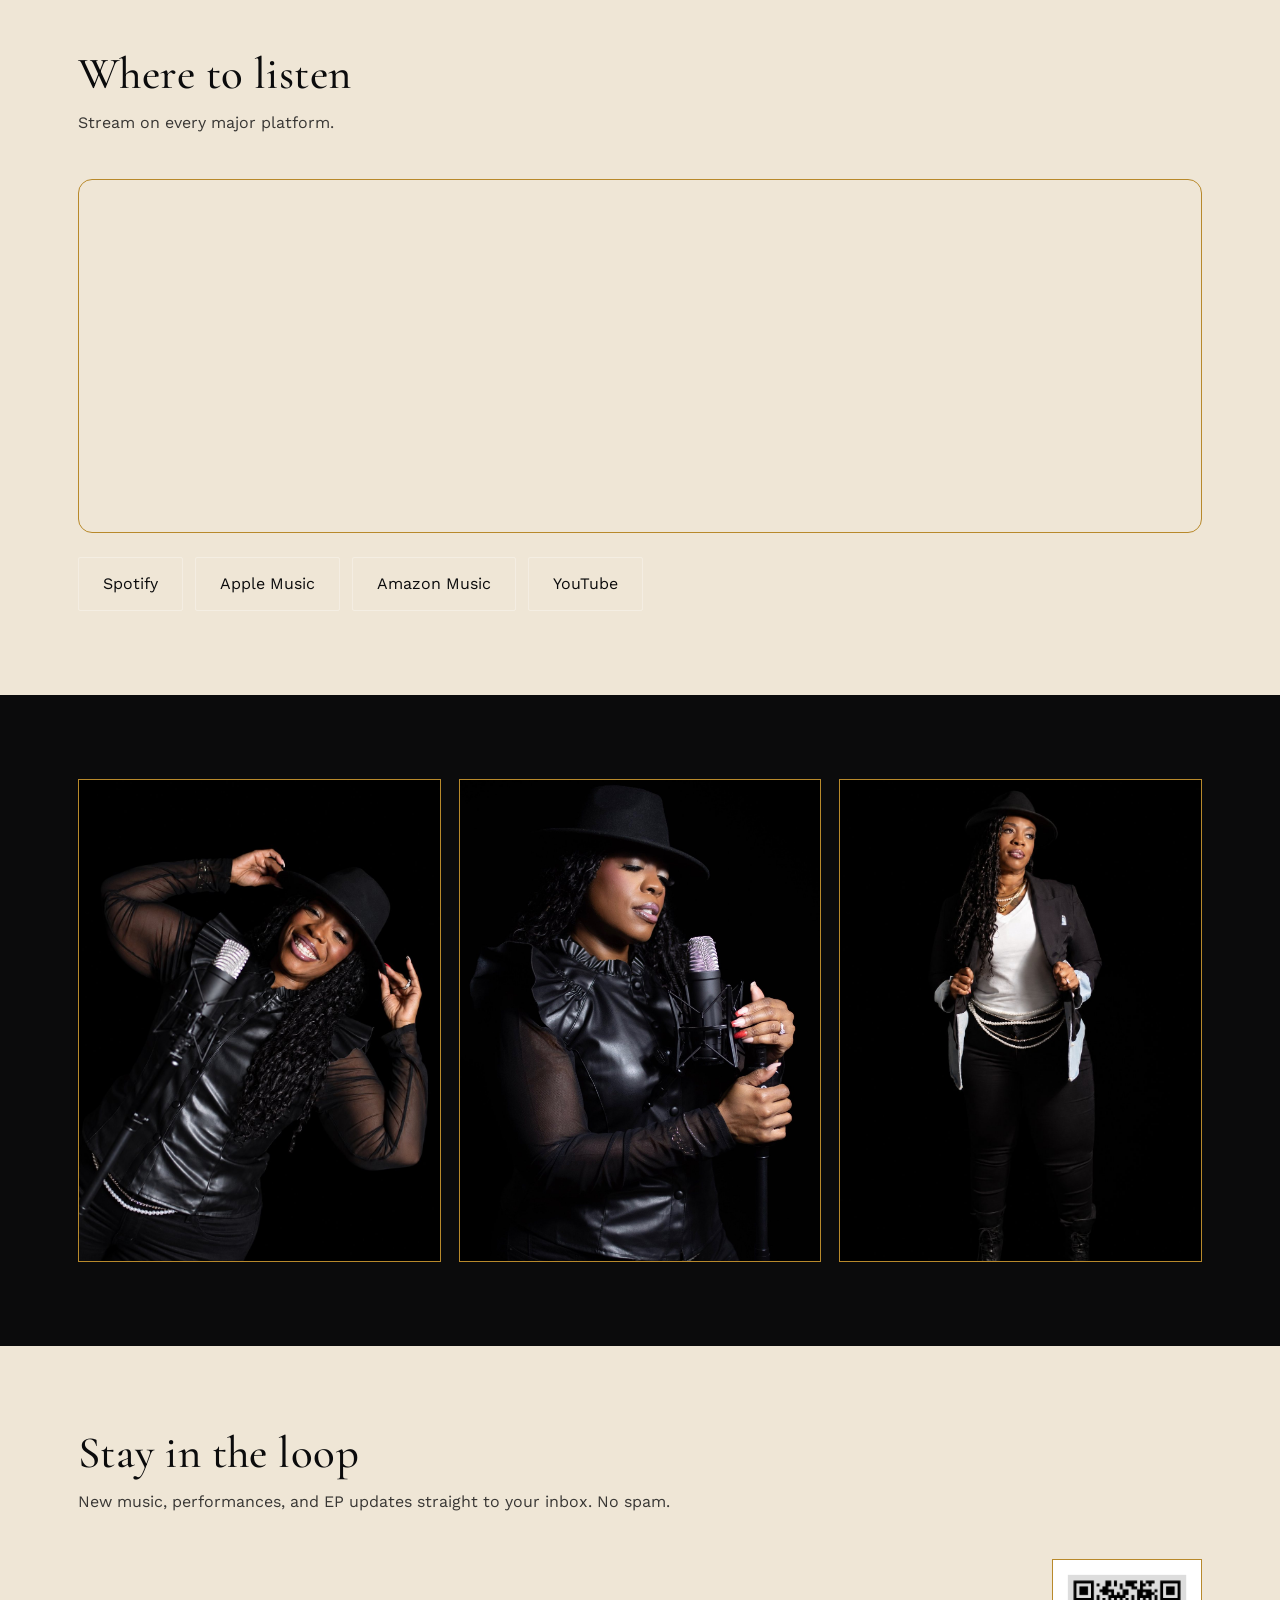
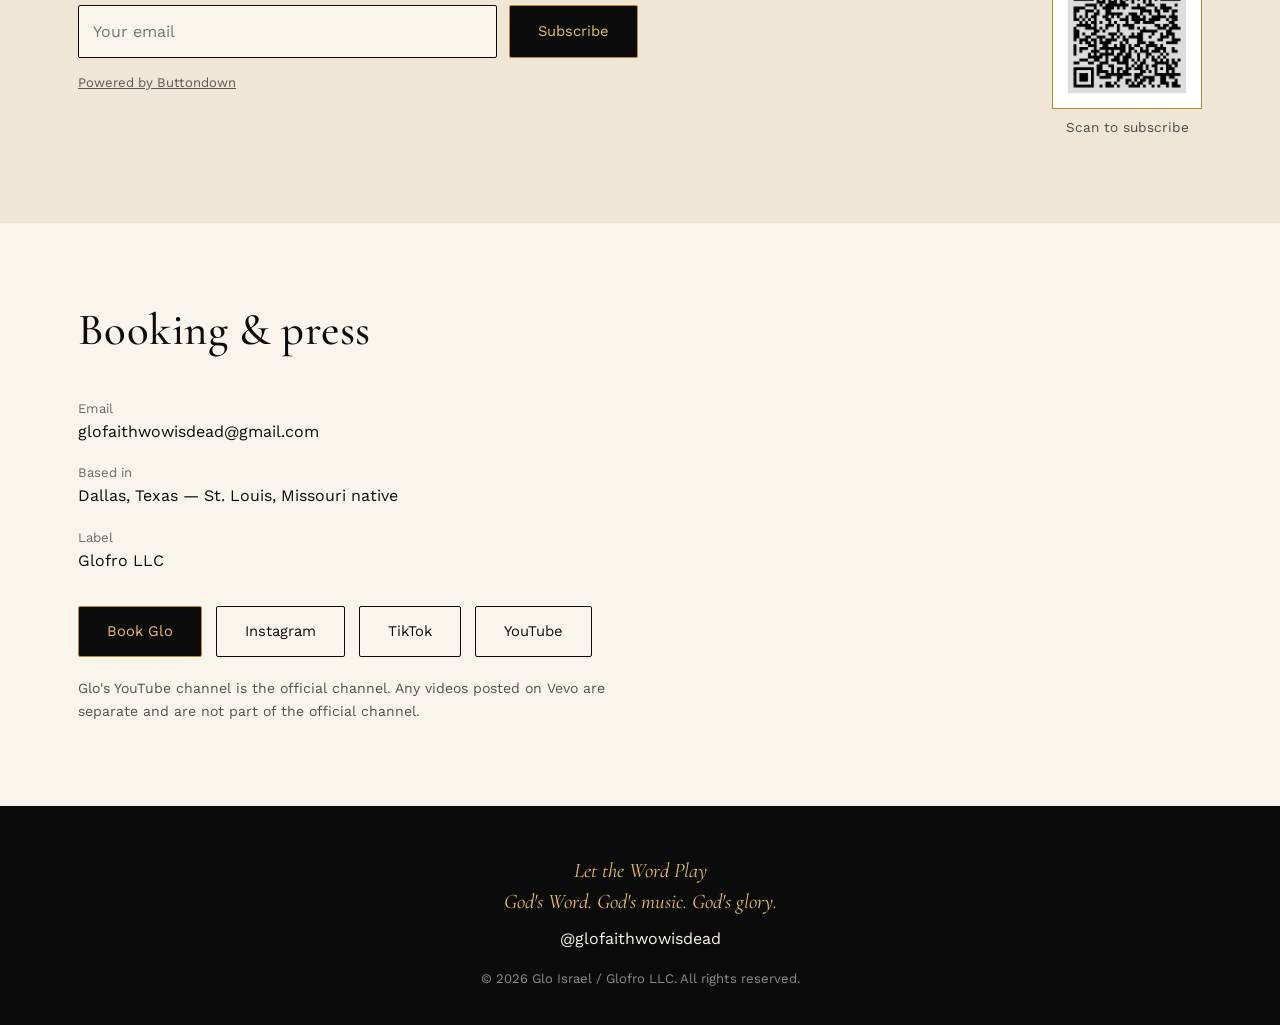
==== commit f1bd194a: "Update index.html" ====
--- a/index.html
+++ b/index.html
@@ -1,4 +1,12 @@
-<!DOCTYPE html><html lang="en"><head><meta charset="UTF-8"><meta name="viewport" content="width=device-width, initial-scale=1"><title>Glo Israel — Truth Music</title><link rel="preconnect" href="https://fonts.googleapis.com"><link rel="preconnect" href="https://fonts.gstatic.com" crossorigin><link href="https://fonts.googleapis.com/css2?family=Cormorant+Garamond:ital,wght@0,400;0,500;0,600;1,400;1,500&family=Work+Sans:wght@300;400;500;600&display=swap" rel="stylesheet"><link rel="stylesheet" href="styles.css"><style>#listen .embed{border-radius:14px;overflow:hidden;border:1px solid var(--gold)}#listen .embed iframe{border-radius:12px}</style><style>.music-grid{display:grid;grid-template-columns:1fr 270px;gap:48px;align-items:start}.music-grid>*{min-width:0}.vid{position:sticky;top:96px}.vid video{display:block;width:100%;aspect-ratio:444/960;background:#000;border:1px solid var(--gold);object-fit:contain}.vid p{margin-top:8px;font-size:.85rem;opacity:.7;text-align:center}@media(max-width:1000px){.music-grid{grid-template-columns:1fr;gap:32px}.vid{position:static;max-width:280px;margin:0 auto}}</style><style>.signup{display:flex;gap:12px;flex-wrap:wrap;max-width:560px}.signup input[type=email]{flex:1 1 240px;min-width:0;padding:13px 14px;font:inherit;border:1px solid var(--ink);background:var(--ivory);color:var(--ink);border-radius:2px}.signup .btn{flex:0 0 auto}.signup-note{margin-top:14px;font-size:.82rem;opacity:.65}.signup-note a{text-decoration:underline}</style><style>#pop{display:none;position:fixed;right:20px;bottom:20px;z-index:60;width:min(340px,calc(100vw - 40px));background:var(--ivory);border:1px solid var(--gold);padding:18px 18px 16px;box-shadow:0 8px 28px rgba(0,0,0,.25)}#pop.show{display:block}#pop .top{display:flex;gap:12px;align-items:center;margin-bottom:12px}#pop .top img{width:64px;height:64px;flex:0 0 auto;border:1px solid var(--gold)}#pop h3{font-size:1.3rem;line-height:1.1}#pop p{font-size:.85rem;opacity:.75;margin-top:4px}#pop form{display:flex;gap:8px}#pop input[type=email]{flex:1 1 auto;min-width:0;padding:10px;font:inherit;border:1px solid var(--ink);background:var(--ivory);color:var(--ink);border-radius:2px}#pop .btn{padding:10px 16px}#pop .x{position:absolute;top:2px;right:8px;background:none;border:0;font-size:1.4rem;line-height:1;cursor:pointer;color:inherit;opacity:.6}</style><script src="https://identity.netlify.com/v1/netlify-identity-widget.js"></script></head><body>
+<!DOCTYPE html><html lang="en"><head><script>(function(w,d,s,l,i){w[l]=w[l]||[];w[l].push({'gtm.start':new Date().getTime(),event:'gtm.js'});var f=d.getElementsByTagName(s)[0],j=d.createElement(s),dl=l!='dataLayer'?'&l='+l:'';j.async=true;j.src='https://www.googletagmanager.com/gtm.js?id='+i+dl;f.parentNode.insertBefore(j,f);})(window,document,'script','dataLayer','GTM-5RPHSQC5');</script><meta charset="UTF-8"><meta name="viewport" content="width=device-width, initial-scale=1"><title>Glo Israel — Truth Music</title><link rel="preconnect" href="https://fonts.googleapis.com"><link rel="preconnect" href="https://fonts.gstatic.com" crossorigin><link href="https://fonts.googleapis.com/css2?family=Cormorant+Garamond:ital,wght@0,400;0,500;0,600;1,400;1,500&family=Work+Sans:wght@300;400;500;600&display=swap" rel="stylesheet"><link rel="stylesheet" href="styles.css"><style>#listen .embed{border-radius:14px;overflow:hidden;border:1px solid var(--gold)}#listen .embed iframe{border-radius:12px}</style><style>.music-grid{display:grid;grid-template-columns:1fr 270px;gap:48px;align-items:start}.music-grid>*{min-width:0}.vid{position:sticky;top:96px}.vid video{display:block;width:100%;aspect-ratio:444/960;background:#000;border:1px solid var(--gold);object-fit:contain}.vid p{margin-top:8px;font-size:.85rem;opacity:.7;text-align:center}@media(max-width:1000px){.music-grid{grid-template-columns:1fr;gap:32px}.vid{position:static;max-width:280px;margin:0 auto}}</style><style>.signup{display:flex;gap:12px;flex-wrap:wrap;max-width:560px}.signup input[type=email]{flex:1 1 240px;min-width:0;padding:13px 14px;font:inherit;border:1px solid var(--ink);background:var(--ivory);color:var(--ink);border-radius:2px}.signup .btn{flex:0 0 auto}.signup-note{margin-top:14px;font-size:.82rem;opacity:.65}.signup-note a{text-decoration:underline}</style><style>#pop{display:none;position:fixed;right:20px;bottom:20px;z-index:60;width:min(340px,calc(100vw - 40px));background:var(--ivory);border:1px solid var(--gold);padding:18px 18px 16px;box-shadow:0 8px 28px rgba(0,0,0,.25)}#pop.show{display:block}#pop .top{display:flex;gap:12px;align-items:center;margin-bottom:12px}#pop .top img{width:64px;height:64px;flex:0 0 auto;border:1px solid var(--gold)}#pop h3{font-size:1.3rem;line-height:1.1}#pop p{font-size:.85rem;opacity:.75;margin-top:4px}#pop form{display:flex;gap:8px}#pop input[type=email]{flex:1 1 auto;min-width:0;padding:10px;font:inherit;border:1px solid var(--ink);background:var(--ivory);color:var(--ink);border-radius:2px}#pop .btn{padding:10px 16px}#pop .x{position:absolute;top:2px;right:8px;background:none;border:0;font-size:1.4rem;line-height:1;cursor:pointer;color:inherit;opacity:.6}</style><!-- TikTok Pixel Code Start --><script>
+!function (w, d, t) {
+  w.TiktokAnalyticsObject=t;var ttq=w[t]=w[t]||[];ttq.methods=["page","track","identify","instances","debug","on","off","once","ready","alias","group","enableCookie","disableCookie","holdConsent","revokeConsent","grantConsent"],ttq.setAndDefer=function(t,e){t[e]=function(){t.push([e].concat(Array.prototype.slice.call(arguments,0)))}};for(var i=0;i<ttq.methods.length;i++)ttq.setAndDefer(ttq,ttq.methods[i]);ttq.instance=function(t){for(
+var e=ttq._i[t]||[],n=0;n<ttq.methods.length;n++)ttq.setAndDefer(e,ttq.methods[n]);return e},ttq.load=function(e,n){var r="https://analytics.tiktok.com/i18n/pixel/events.js",o=n&&n.partner;ttq._i=ttq._i||{},ttq._i[e]=[],ttq._i[e]._u=r,ttq._t=ttq._t||{},ttq._t[e]=+new Date,ttq._o=ttq._o||{},ttq._o[e]=n||{};n=document.createElement("script")
+;n.type="text/javascript",n.async=!0,n.src=r+"?sdkid="+e+"&lib="+t;e=document.getElementsByTagName("script")[0];e.parentNode.insertBefore(n,e)};
+  ttq.load('DBQCJ4JC77UBQ4PDUU9G');
+  ttq.page();
+}(window, document, 'ttq');
+</script><!-- TikTok Pixel Code End --></head><body><noscript><iframe src="https://www.googletagmanager.com/ns.html?id=GTM-5RPHSQC5" height="0" width="0" style="display:none;visibility:hidden"></iframe></noscript>
 <nav><div class="wrap"><a class="brand" href="index.html"><img src="images/logo-gold.png" alt="Glo Israel"></a><div class="navlinks"><a href="index.html#bio">Bio</a><a href="index.html#music">Music</a><a href="booking.html" >Booking</a><a href="updates.html" >Updates</a><a href="contribute.html" >Contribute</a></div></div></nav>
 <header class="hero"><div class="hero-text"><p class="verse">"Faith without works is dead."<small>James 2:17</small></p><h1><img src="images/logo-gold.png" alt="Glo Israel"></h1>
 <p class="tagline" style="font:italic 500 1.6rem 'Cormorant Garamond',serif;color:var(--gold);margin-bottom:10px">Let the Word Play</p>
@@ -12,8 +20,7 @@
 
 <a href="updates.html" id="latest" style="display:block;background:var(--ivory);border-bottom:1px solid var(--line)"><div class="wrap" style="display:flex;align-items:center;gap:14px;padding-top:14px;padding-bottom:14px;flex-wrap:wrap"><span id="lb" style="background:var(--ink);color:var(--gold-hi);font-size:.72rem;letter-spacing:.1em;text-transform:uppercase;padding:4px 10px;border-radius:2px">Updates</span><span id="lt">Shows, appearances, and interviews</span><span style="margin-left:auto;text-decoration:underline">See updates</span></div></a>
 <script>
-fetch('updates.json').then(function(r){return r.ok?r.json():[]}).then(function(L){if(L&&L.length&&L[0].title){document.getElementById('lb').textContent='Latest';document.getElementById('lt').textContent=L[0].title}}).catch(function(){});
-if(window.netlifyIdentity){window.netlifyIdentity.on('init',function(u){if(!u){window.netlifyIdentity.on('login',function(){document.location.href='/admin/'})}})}
+var WP_SITE='gloisrael.wordpress.com';fetch('https://public-api.wordpress.com/rest/v1.1/sites/'+WP_SITE+'/posts/?number=1&fields=title').then(function(r){return r.json()}).then(function(j){var p=j&&j.posts&&j.posts[0];if(p&&p.title){document.getElementById('lb').textContent='Latest';document.getElementById('lt').textContent=new DOMParser().parseFromString(p.title,'text/html').body.textContent}}).catch(function(){});
 </script>
 <section class="sand" id="intro"><div class="wrap"><div class="head"><h2>Welcome</h2><p>Press play to hear Glo's heart for the music.</p></div>
 <!-- Click-to-play so sound works on phones. Replace 9zcnDP0h-d4 with the YouTube ID. -->
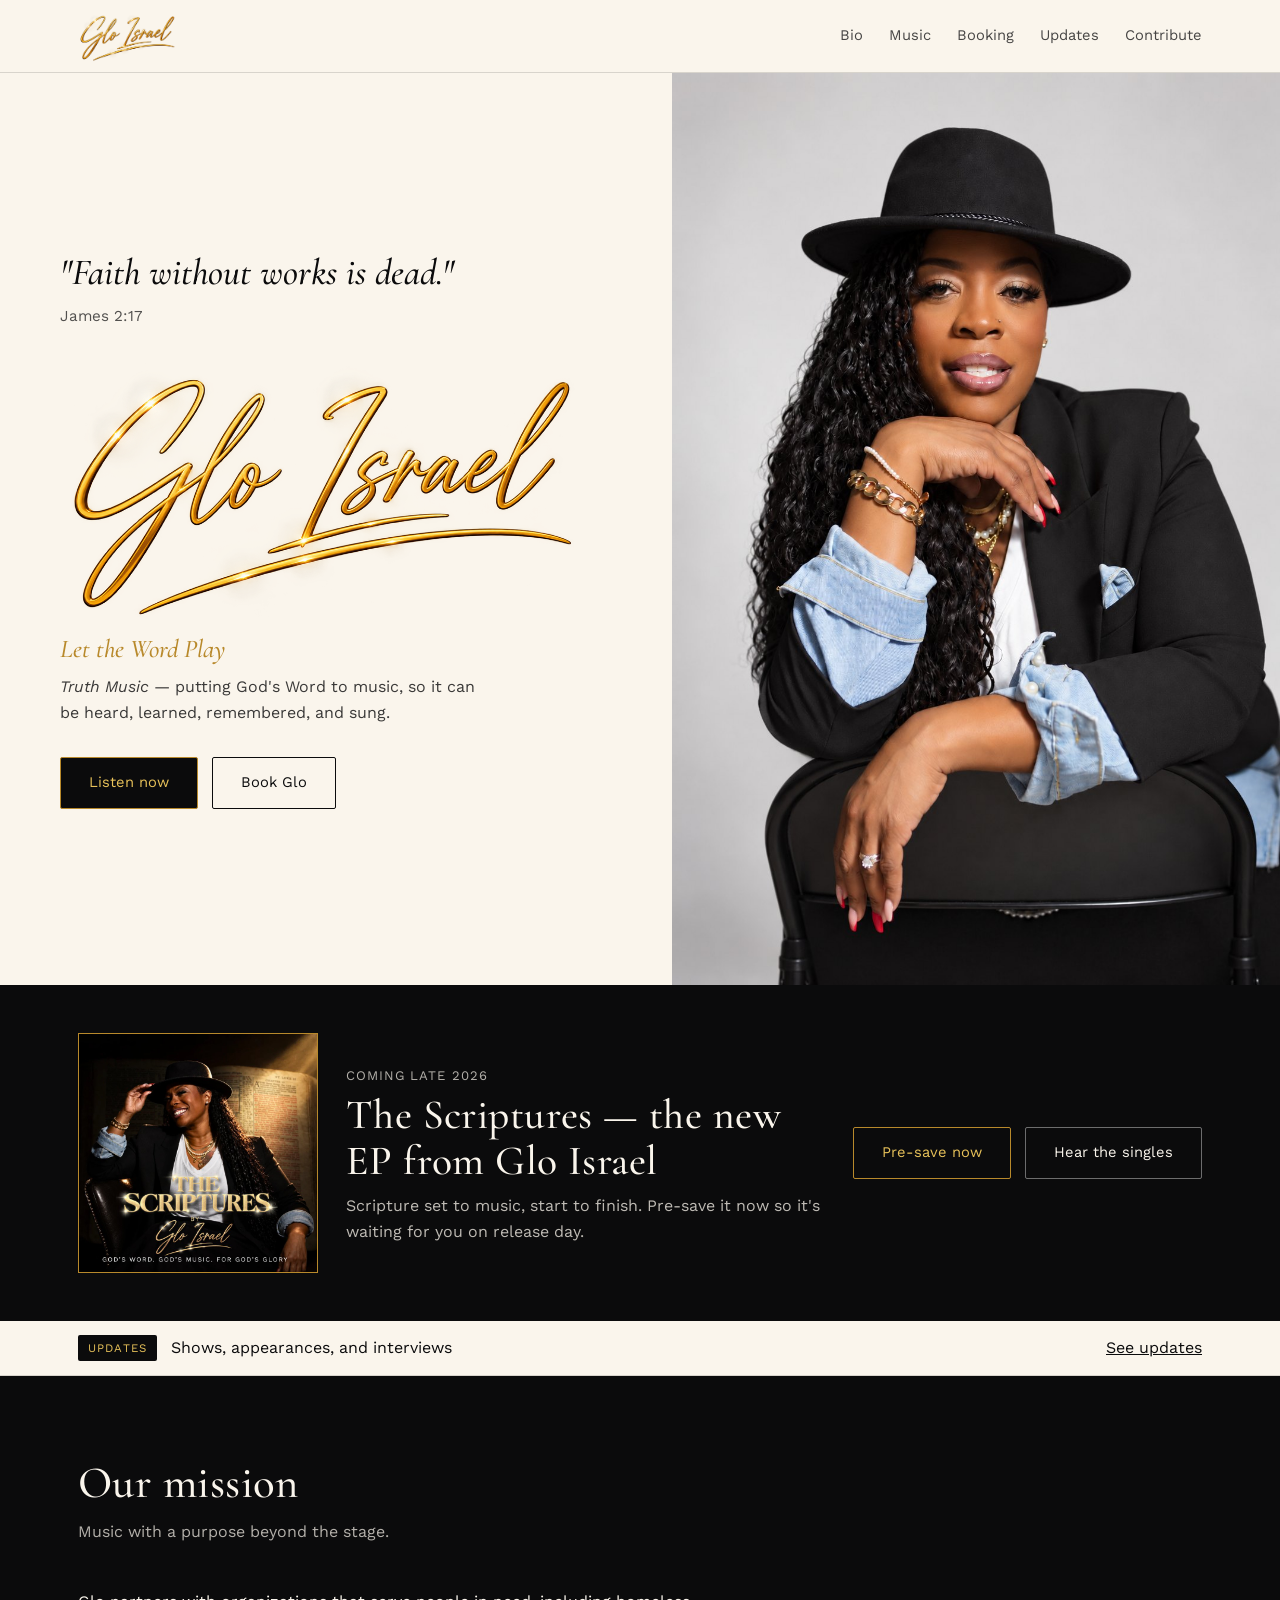
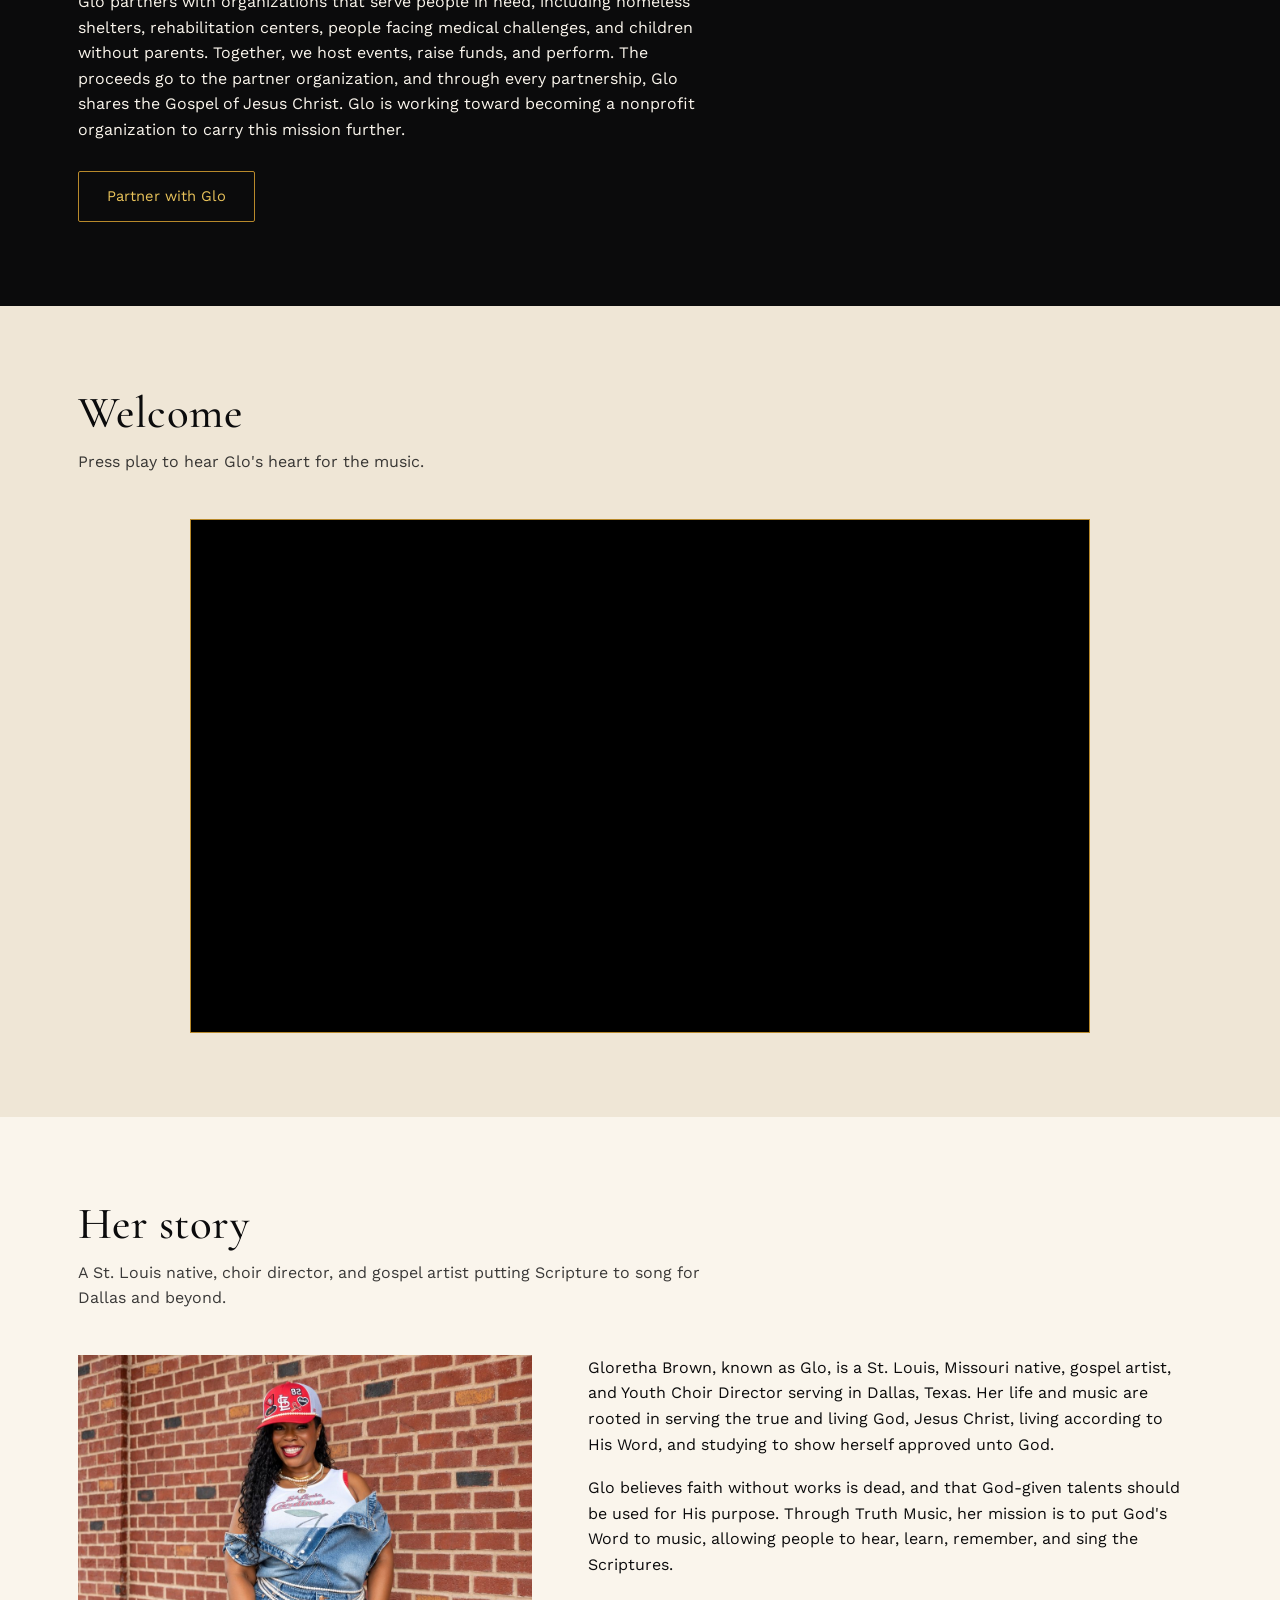
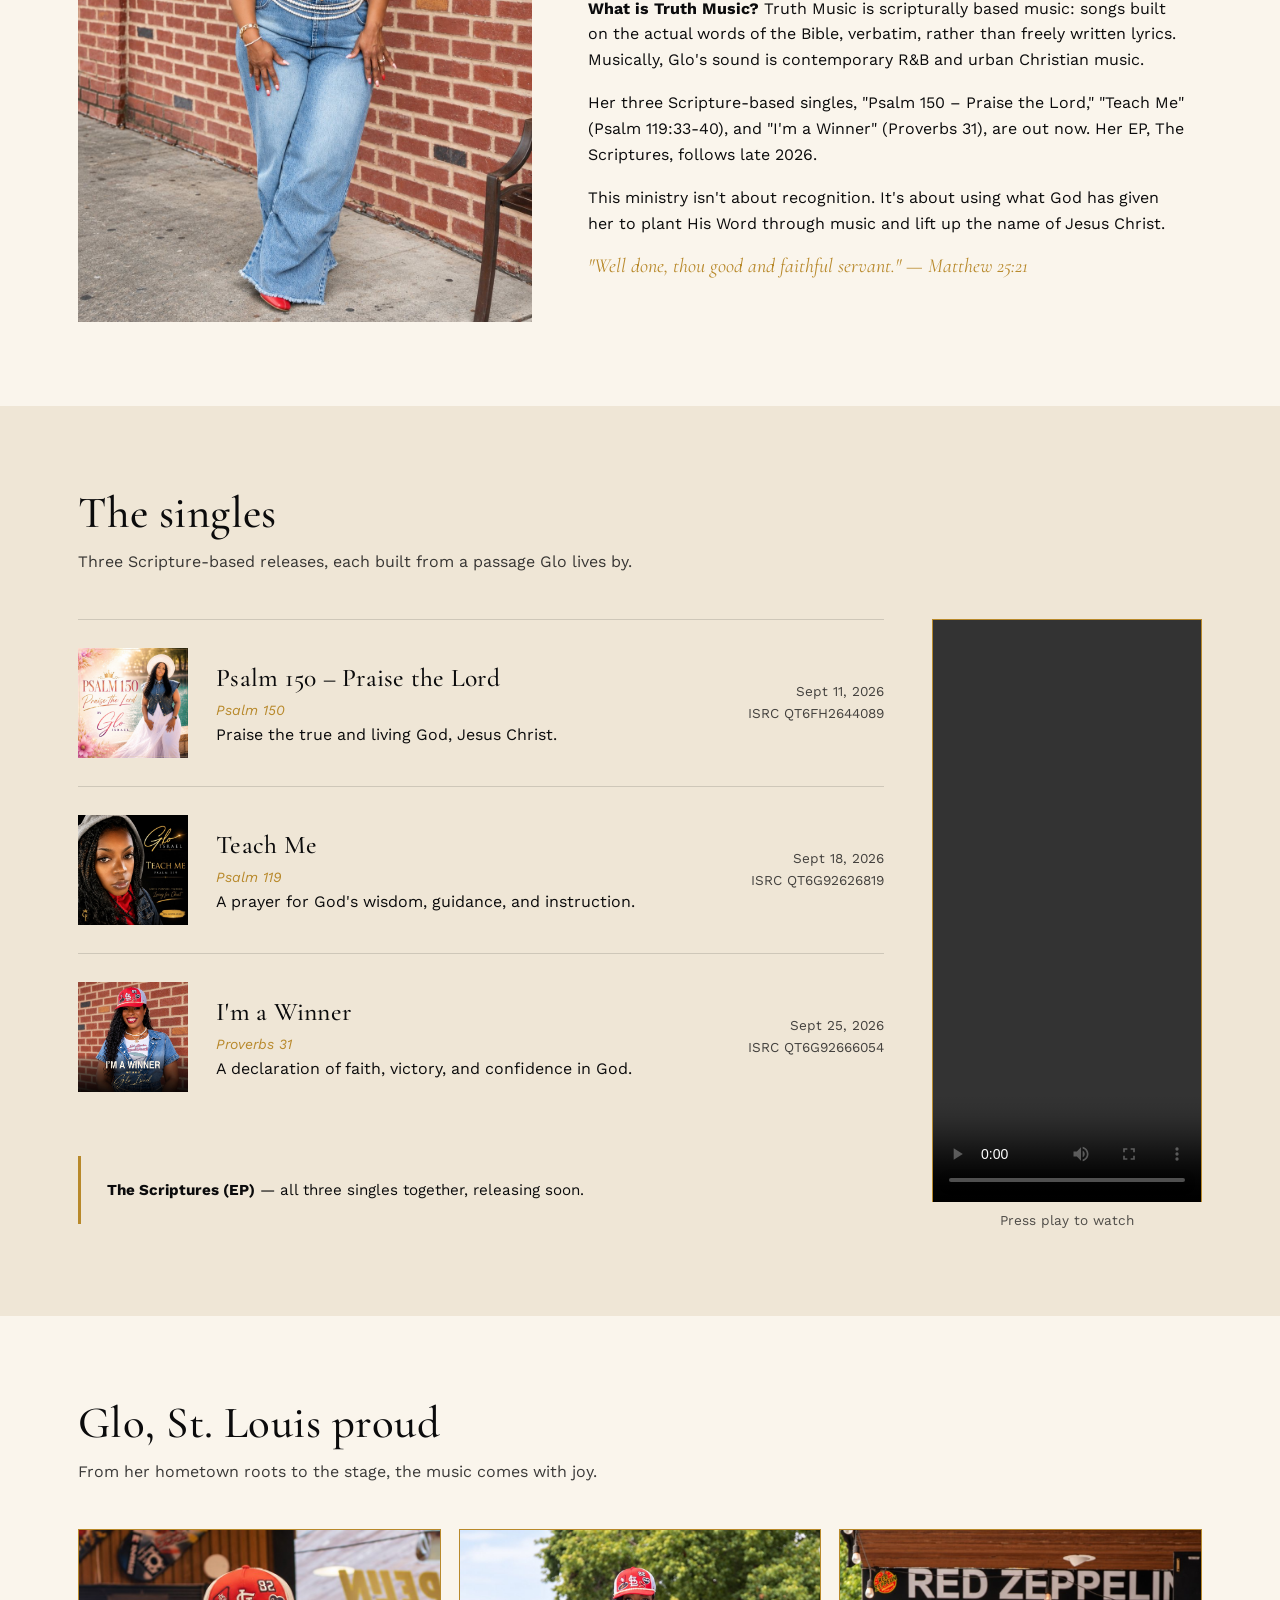
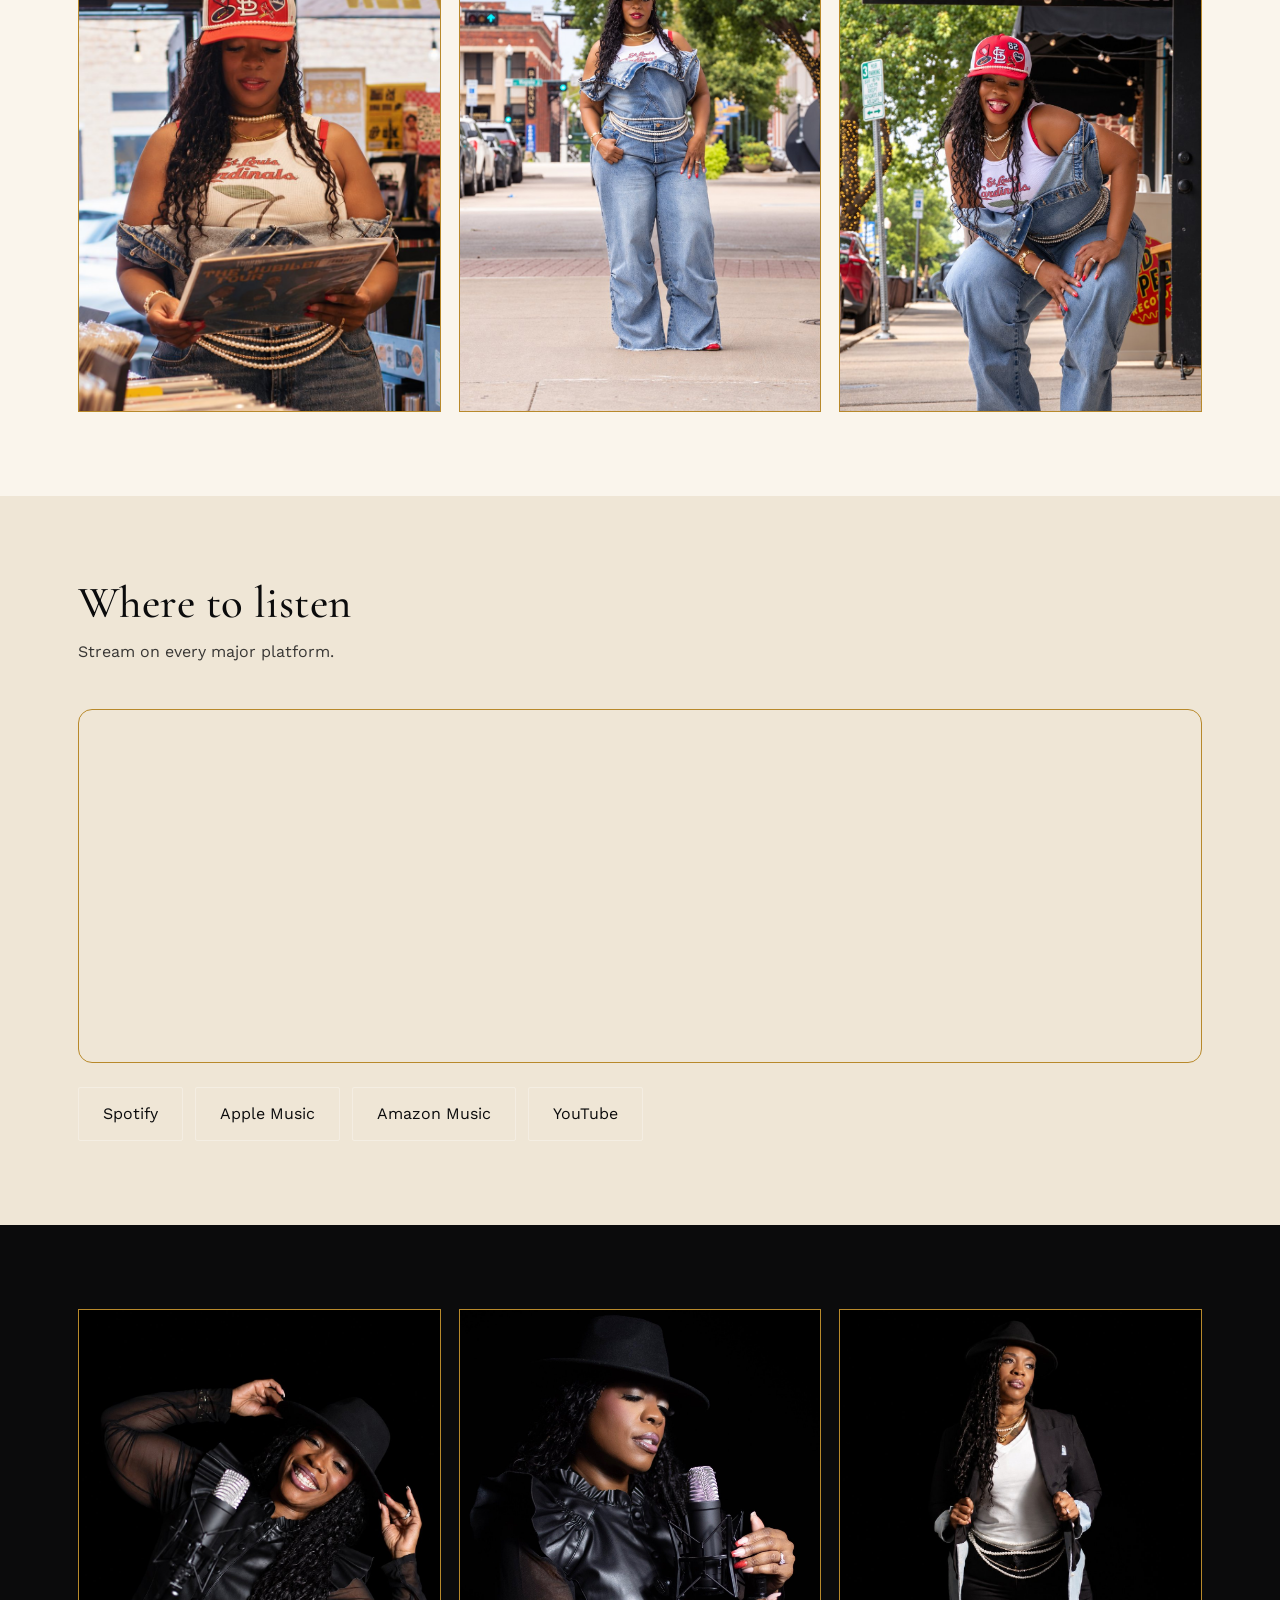
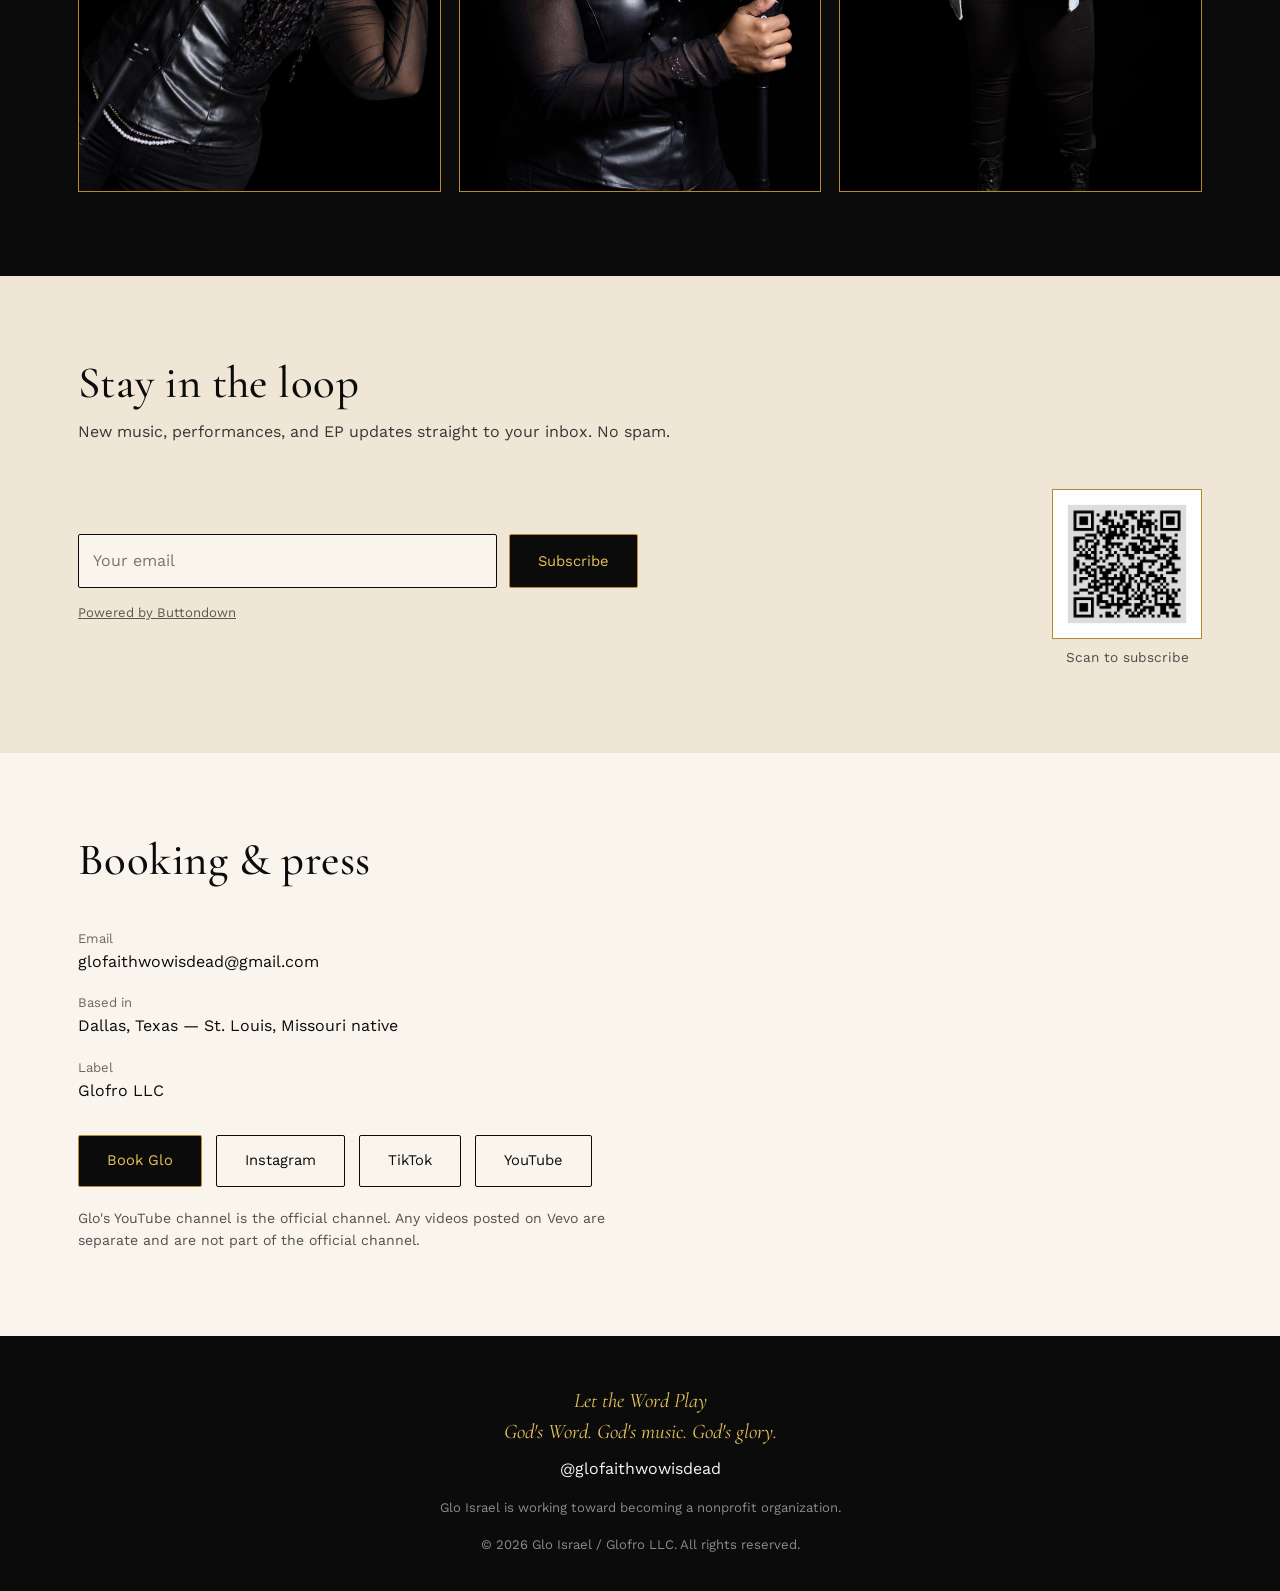
==== commit 7a72e1d9: "Update index.html" ====
--- a/index.html
+++ b/index.html
@@ -22,6 +22,9 @@
 <script>
 var WP_SITE='gloisrael.wordpress.com';fetch('https://public-api.wordpress.com/rest/v1.1/sites/'+WP_SITE+'/posts/?number=1&fields=title').then(function(r){return r.json()}).then(function(j){var p=j&&j.posts&&j.posts[0];if(p&&p.title){document.getElementById('lb').textContent='Latest';document.getElementById('lt').textContent=new DOMParser().parseFromString(p.title,'text/html').body.textContent}}).catch(function(){});
 </script>
+<section class="dark" id="mission"><div class="wrap"><div class="head"><h2>Our mission</h2><p>Music with a purpose beyond the stage.</p></div>
+<p style="max-width:62ch;margin-bottom:28px">Glo partners with organizations that serve people in need, including homeless shelters, rehabilitation centers, people facing medical challenges, and children without parents. Together, we host events, raise funds, and perform. The proceeds go to the partner organization, and through every partnership, Glo shares the Gospel of Jesus Christ. Glo is working toward becoming a nonprofit organization to carry this mission further.</p>
+<a class="btn btn-gold" href="partner.html">Partner with Glo</a></div></section>
 <section class="sand" id="intro"><div class="wrap"><div class="head"><h2>Welcome</h2><p>Press play to hear Glo's heart for the music.</p></div>
 <!-- Click-to-play so sound works on phones. Replace 9zcnDP0h-d4 with the YouTube ID. -->
 <div class="video"><iframe src="https://www.youtube.com/embed/9zcnDP0h-d4" title="Glo Israel intro" allow="encrypted-media; picture-in-picture" allowfullscreen></iframe></div></div></section>
@@ -64,4 +67,4 @@
 document.getElementById('popx').onclick=function(){pop.classList.remove('show');mark()};
 pop.querySelector('form').addEventListener('submit',function(){mark();setTimeout(function(){pop.classList.remove('show')},300)});})();
 </script>
-<footer><div class="wrap"><span class="s" style="margin-bottom:6px">Let the Word Play</span><span class="s">God&#39;s Word. God&#39;s music. God&#39;s glory.</span><div>@glofaithwowisdead</div><div class="fine">&copy; 2026 Glo Israel / Glofro LLC. All rights reserved.</div></div></footer></body></html>
+<footer><div class="wrap"><span class="s" style="margin-bottom:6px">Let the Word Play</span><span class="s">God&#39;s Word. God&#39;s music. God&#39;s glory.</span><div>@glofaithwowisdead</div><div class="fine">Glo Israel is working toward becoming a nonprofit organization.</div><div class="fine">&copy; 2026 Glo Israel / Glofro LLC. All rights reserved.</div></div></footer></body></html>
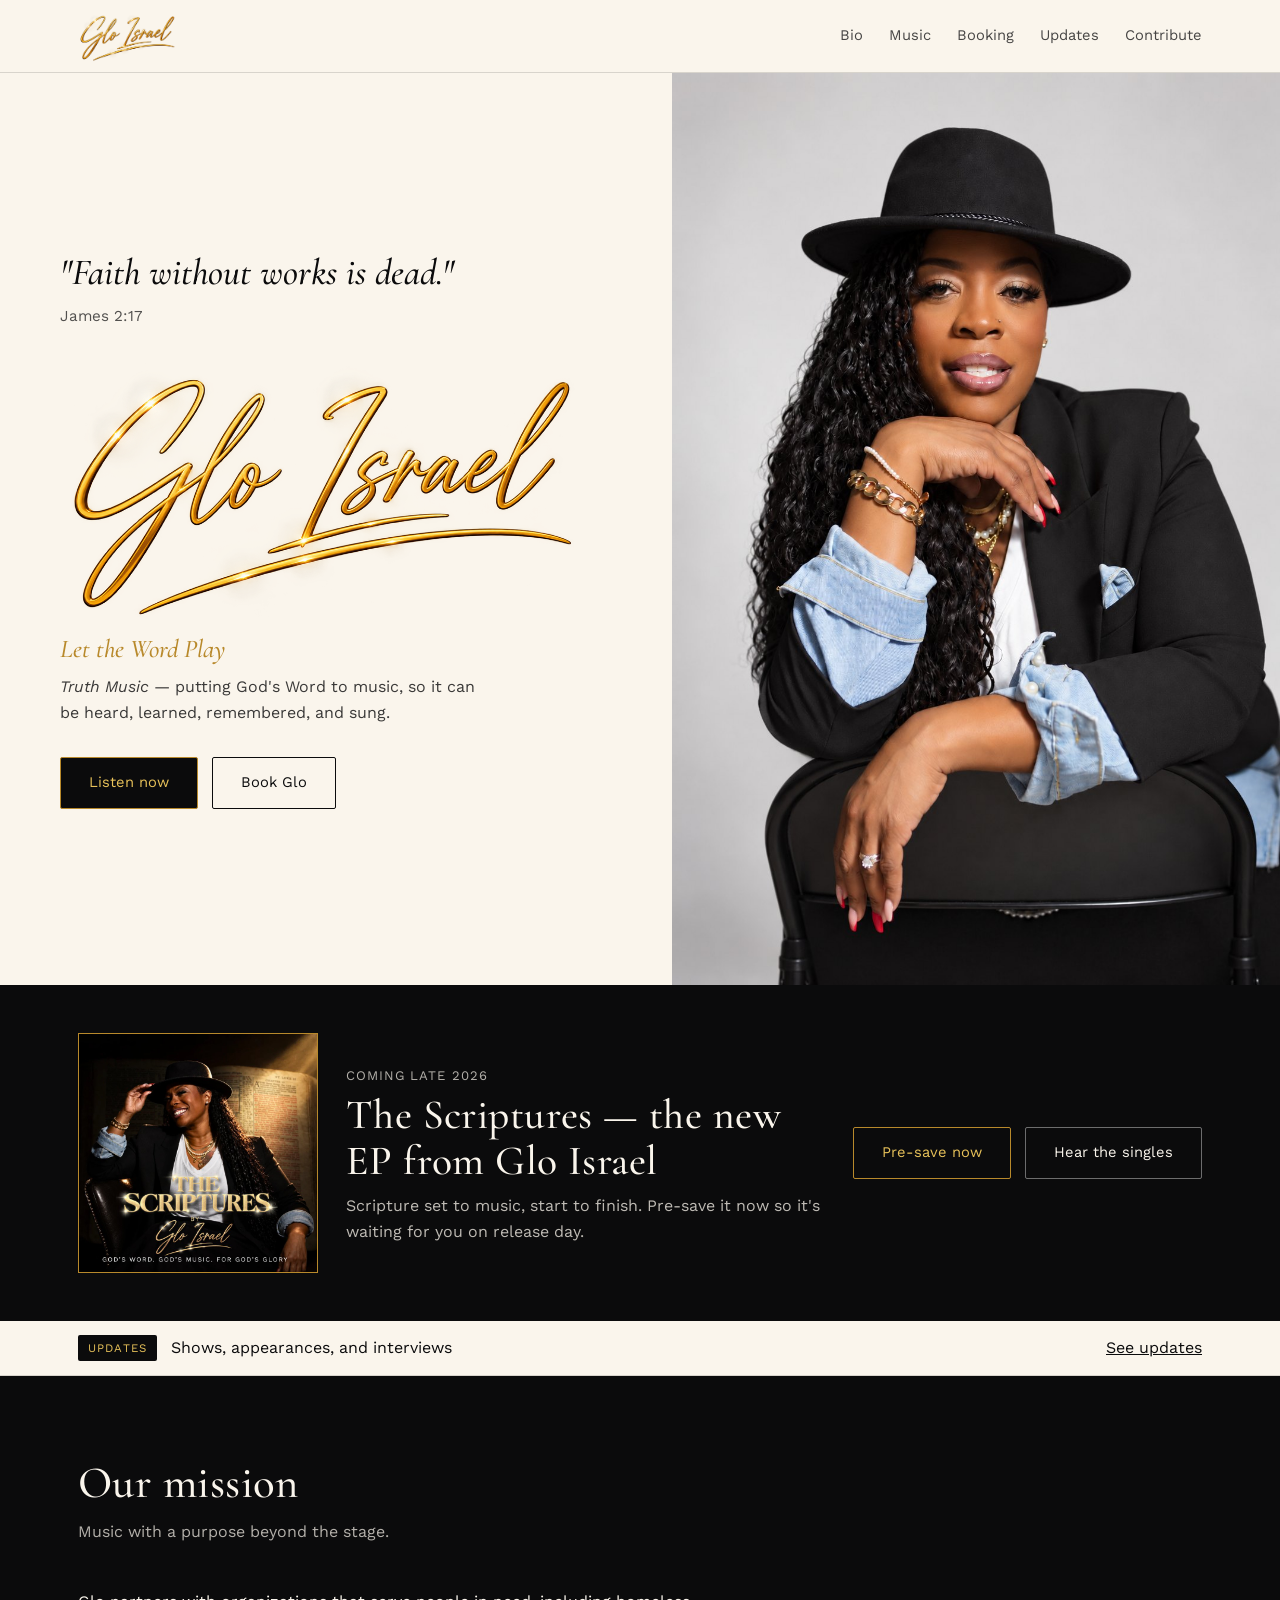
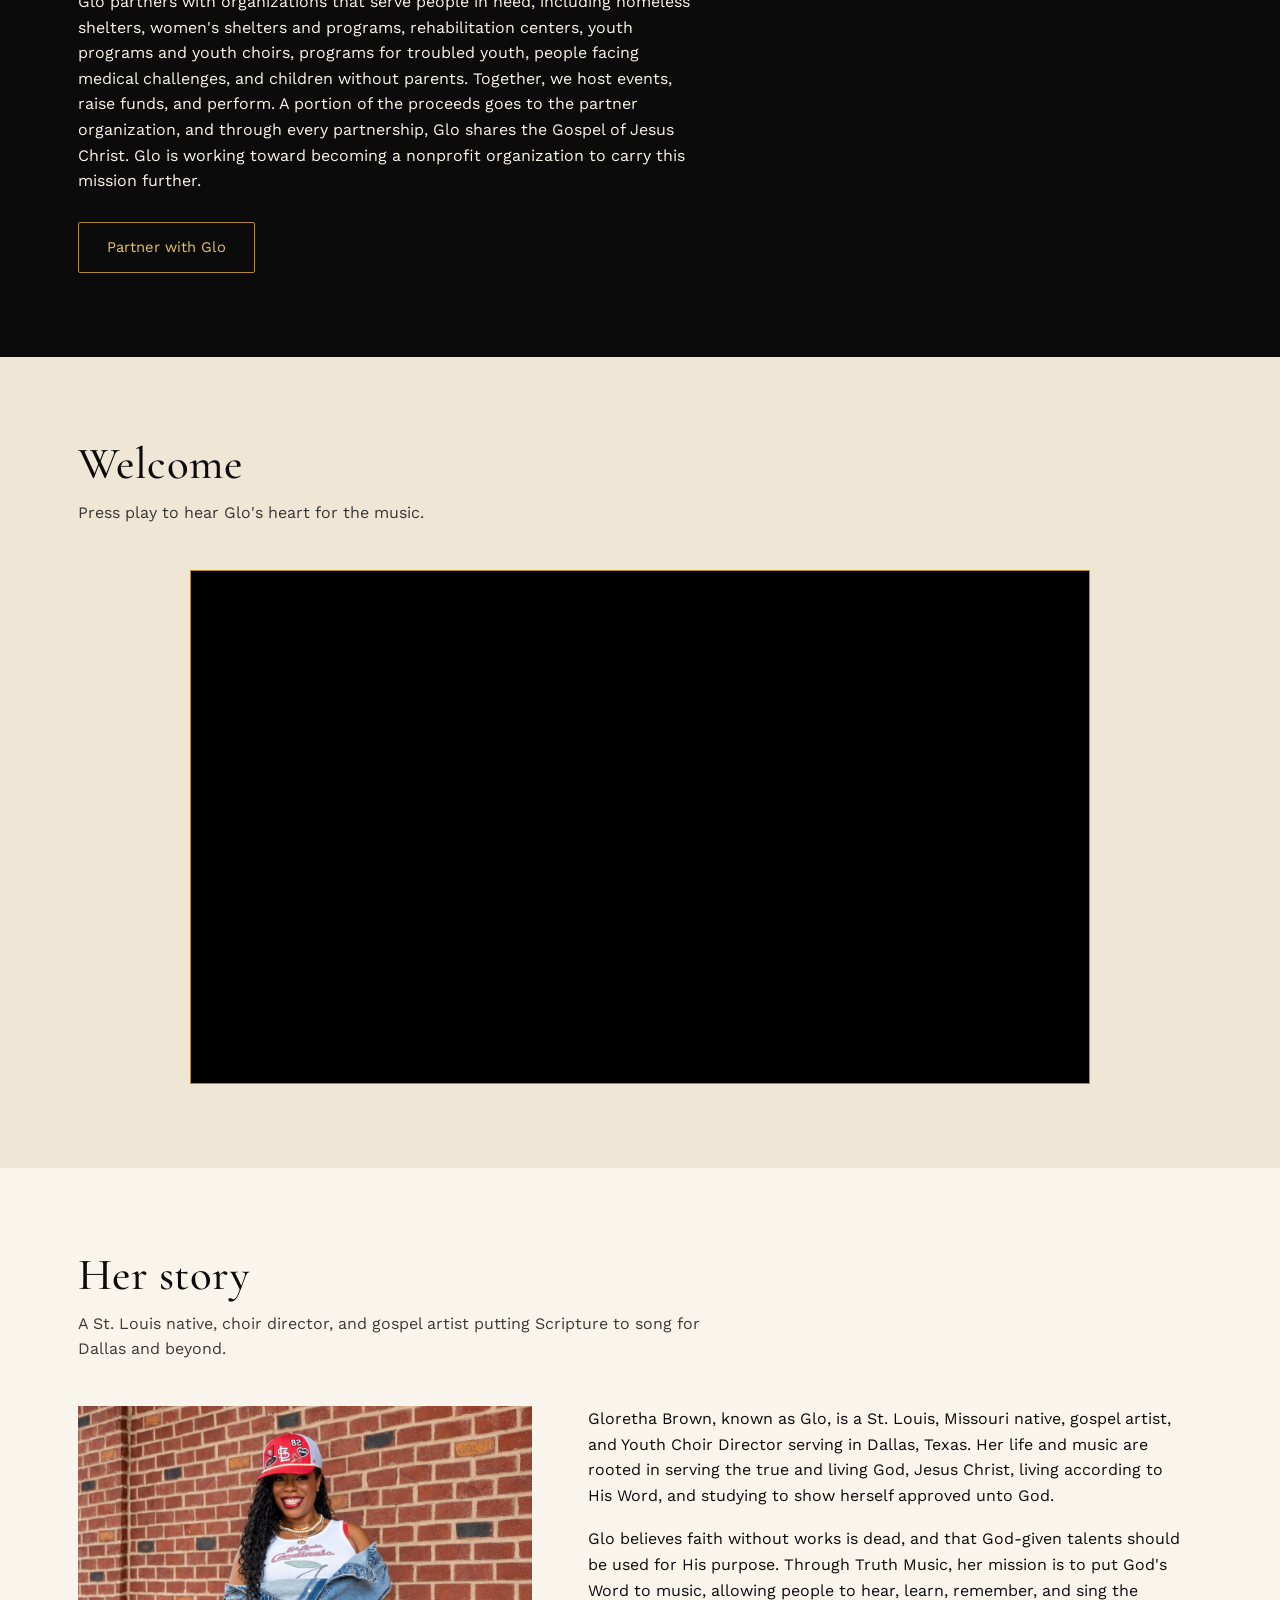
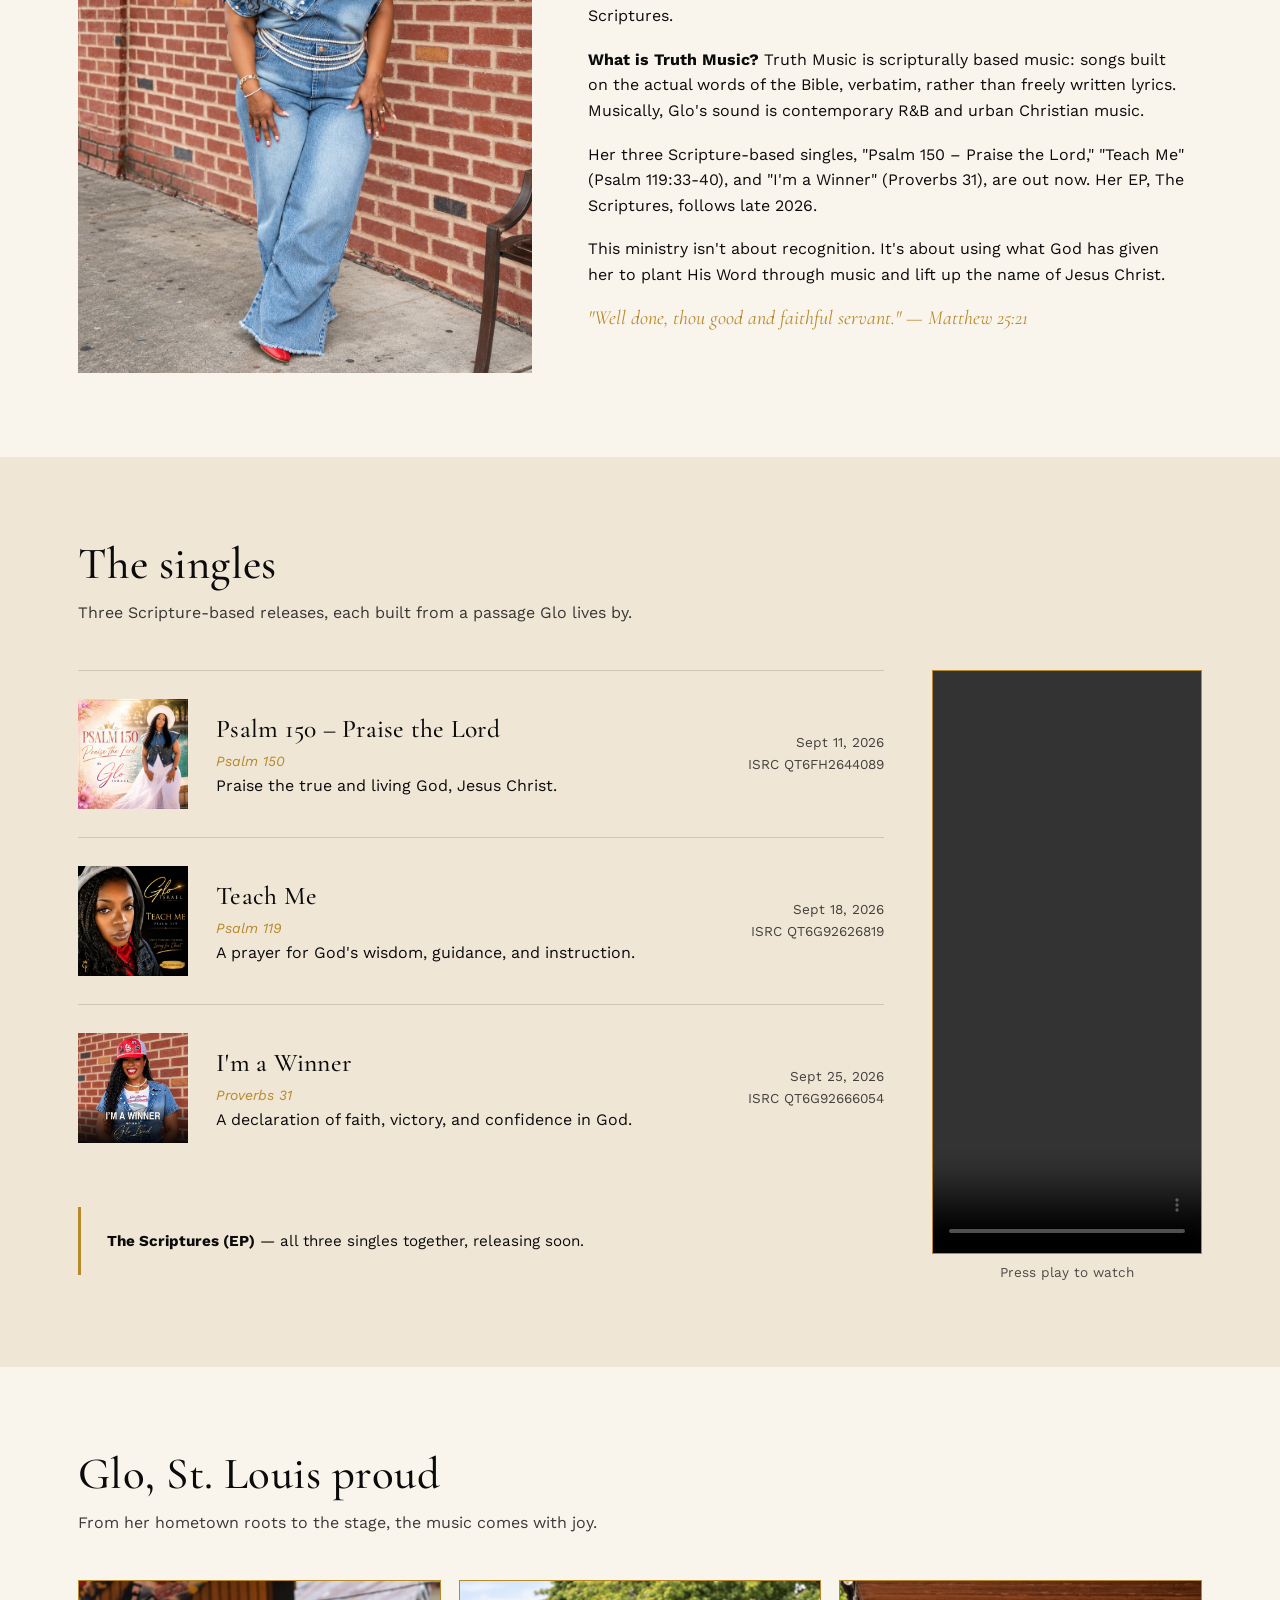
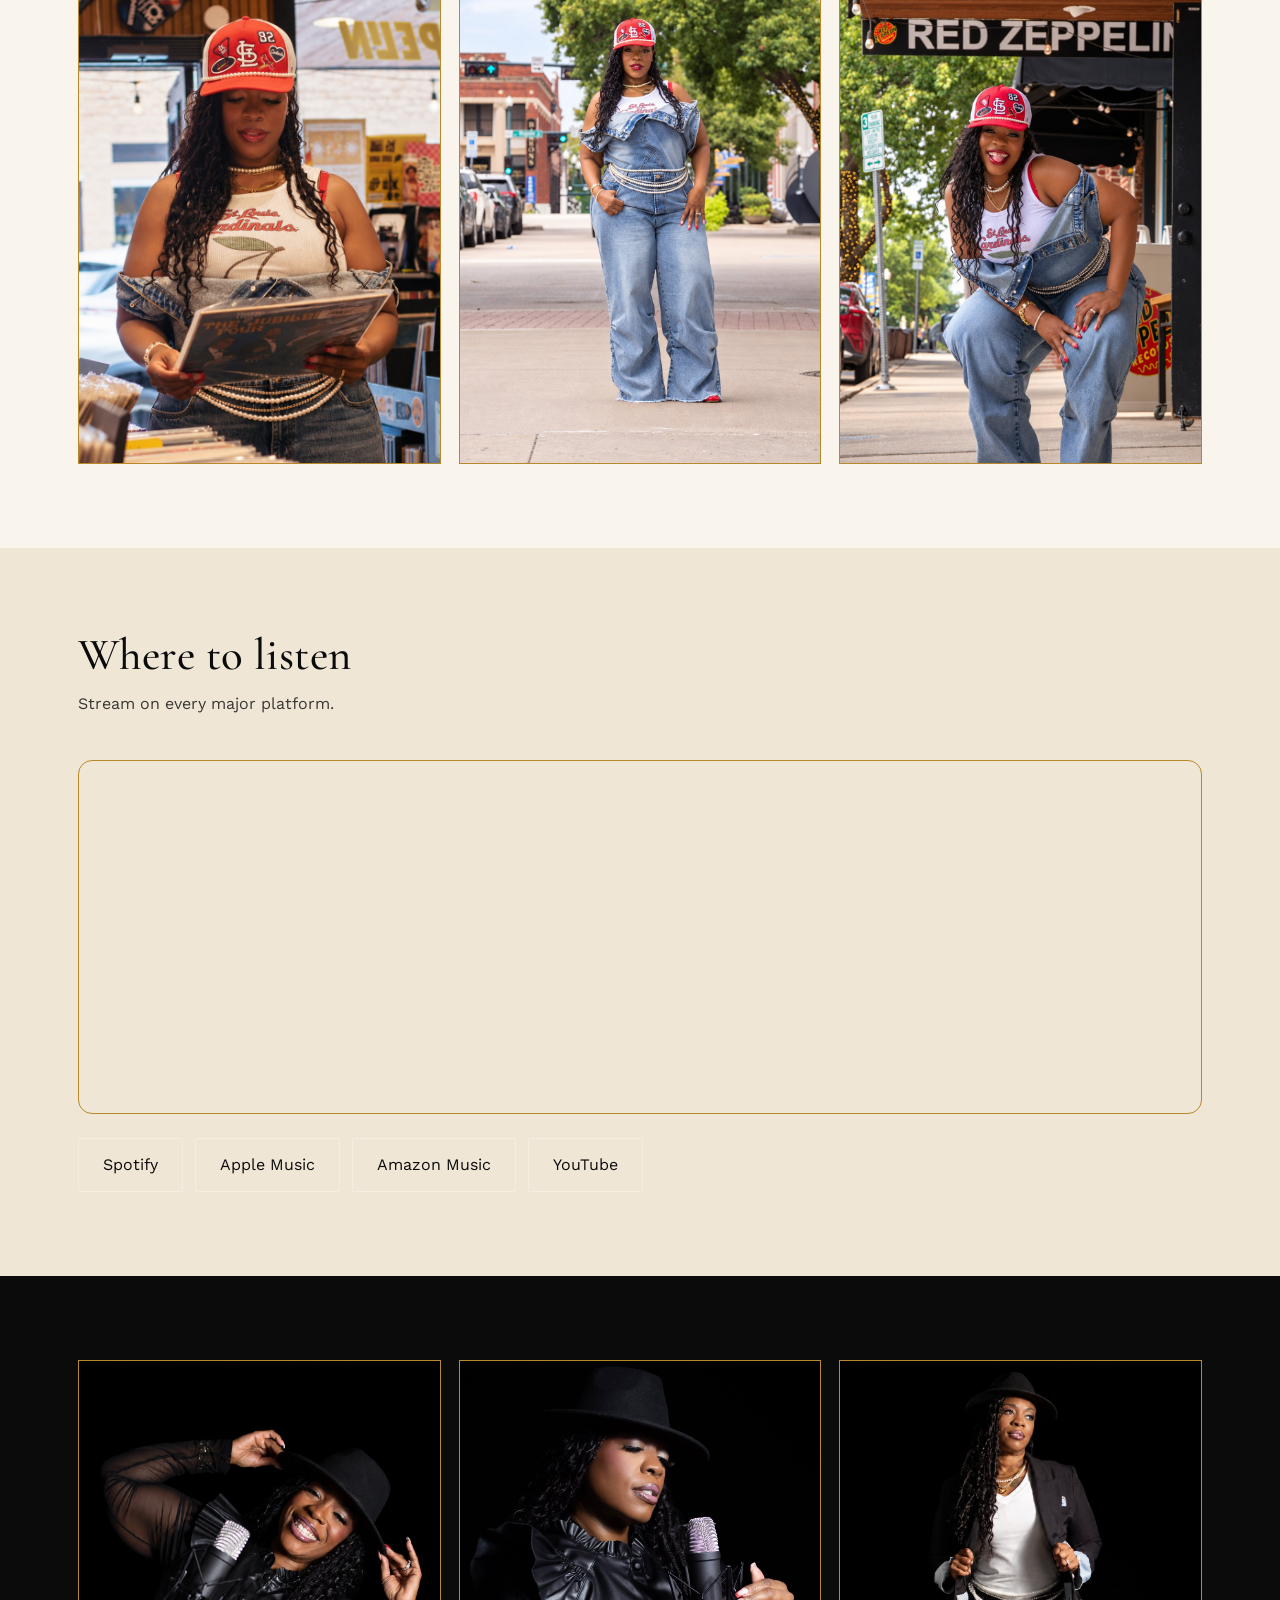
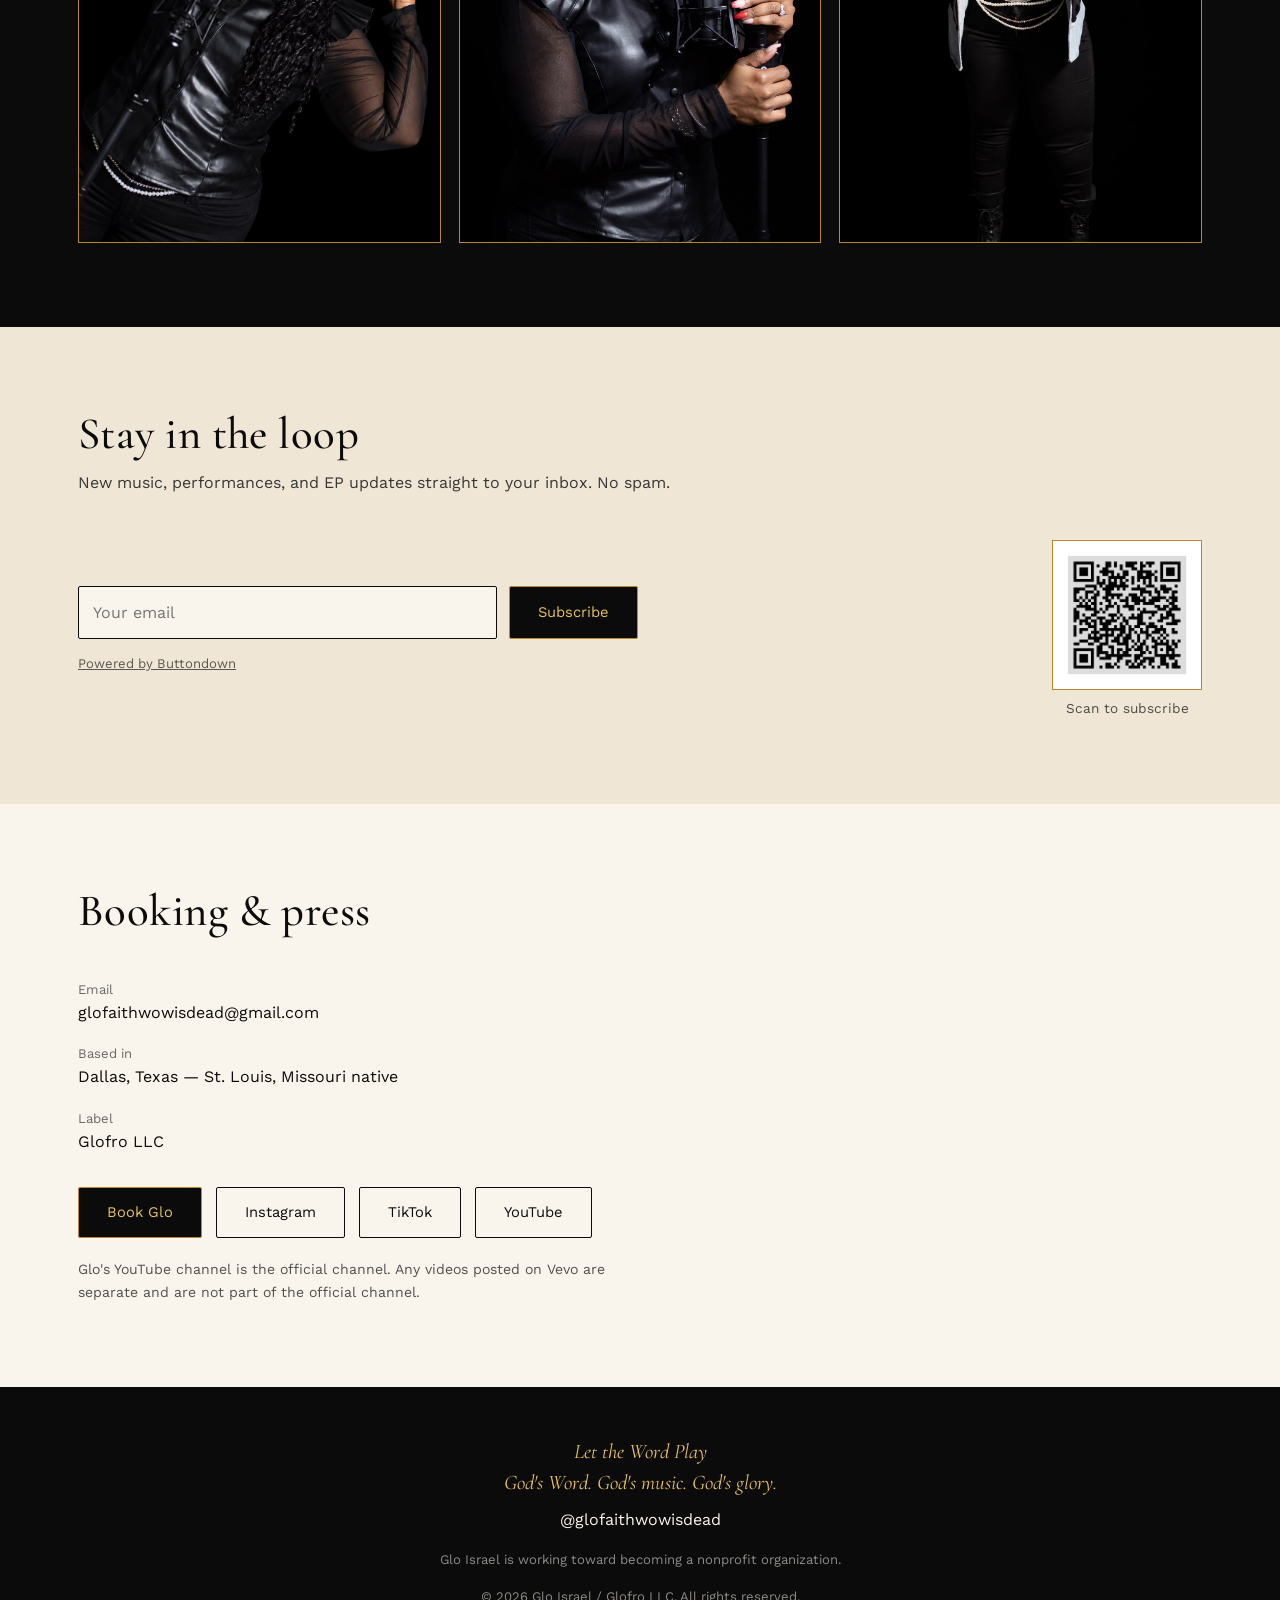
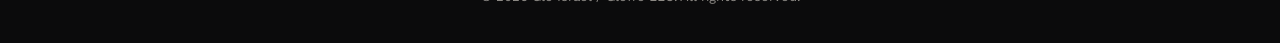
==== commit cc8631ab: "Add files via upload" ====
--- a/index.html
+++ b/index.html
@@ -23,7 +23,7 @@
 var WP_SITE='gloisrael.wordpress.com';fetch('https://public-api.wordpress.com/rest/v1.1/sites/'+WP_SITE+'/posts/?number=1&fields=title').then(function(r){return r.json()}).then(function(j){var p=j&&j.posts&&j.posts[0];if(p&&p.title){document.getElementById('lb').textContent='Latest';document.getElementById('lt').textContent=new DOMParser().parseFromString(p.title,'text/html').body.textContent}}).catch(function(){});
 </script>
 <section class="dark" id="mission"><div class="wrap"><div class="head"><h2>Our mission</h2><p>Music with a purpose beyond the stage.</p></div>
-<p style="max-width:62ch;margin-bottom:28px">Glo partners with organizations that serve people in need, including homeless shelters, rehabilitation centers, people facing medical challenges, and children without parents. Together, we host events, raise funds, and perform. The proceeds go to the partner organization, and through every partnership, Glo shares the Gospel of Jesus Christ. Glo is working toward becoming a nonprofit organization to carry this mission further.</p>
+<p style="max-width:62ch;margin-bottom:28px">Glo partners with organizations that serve people in need, including homeless shelters, women's shelters and programs, rehabilitation centers, youth programs and youth choirs, programs for troubled youth, people facing medical challenges, and children without parents. Together, we host events, raise funds, and perform. A portion of the proceeds goes to the partner organization, and through every partnership, Glo shares the Gospel of Jesus Christ. Glo is working toward becoming a nonprofit organization to carry this mission further.</p>
 <a class="btn btn-gold" href="partner.html">Partner with Glo</a></div></section>
 <section class="sand" id="intro"><div class="wrap"><div class="head"><h2>Welcome</h2><p>Press play to hear Glo's heart for the music.</p></div>
 <!-- Click-to-play so sound works on phones. Replace 9zcnDP0h-d4 with the YouTube ID. -->
